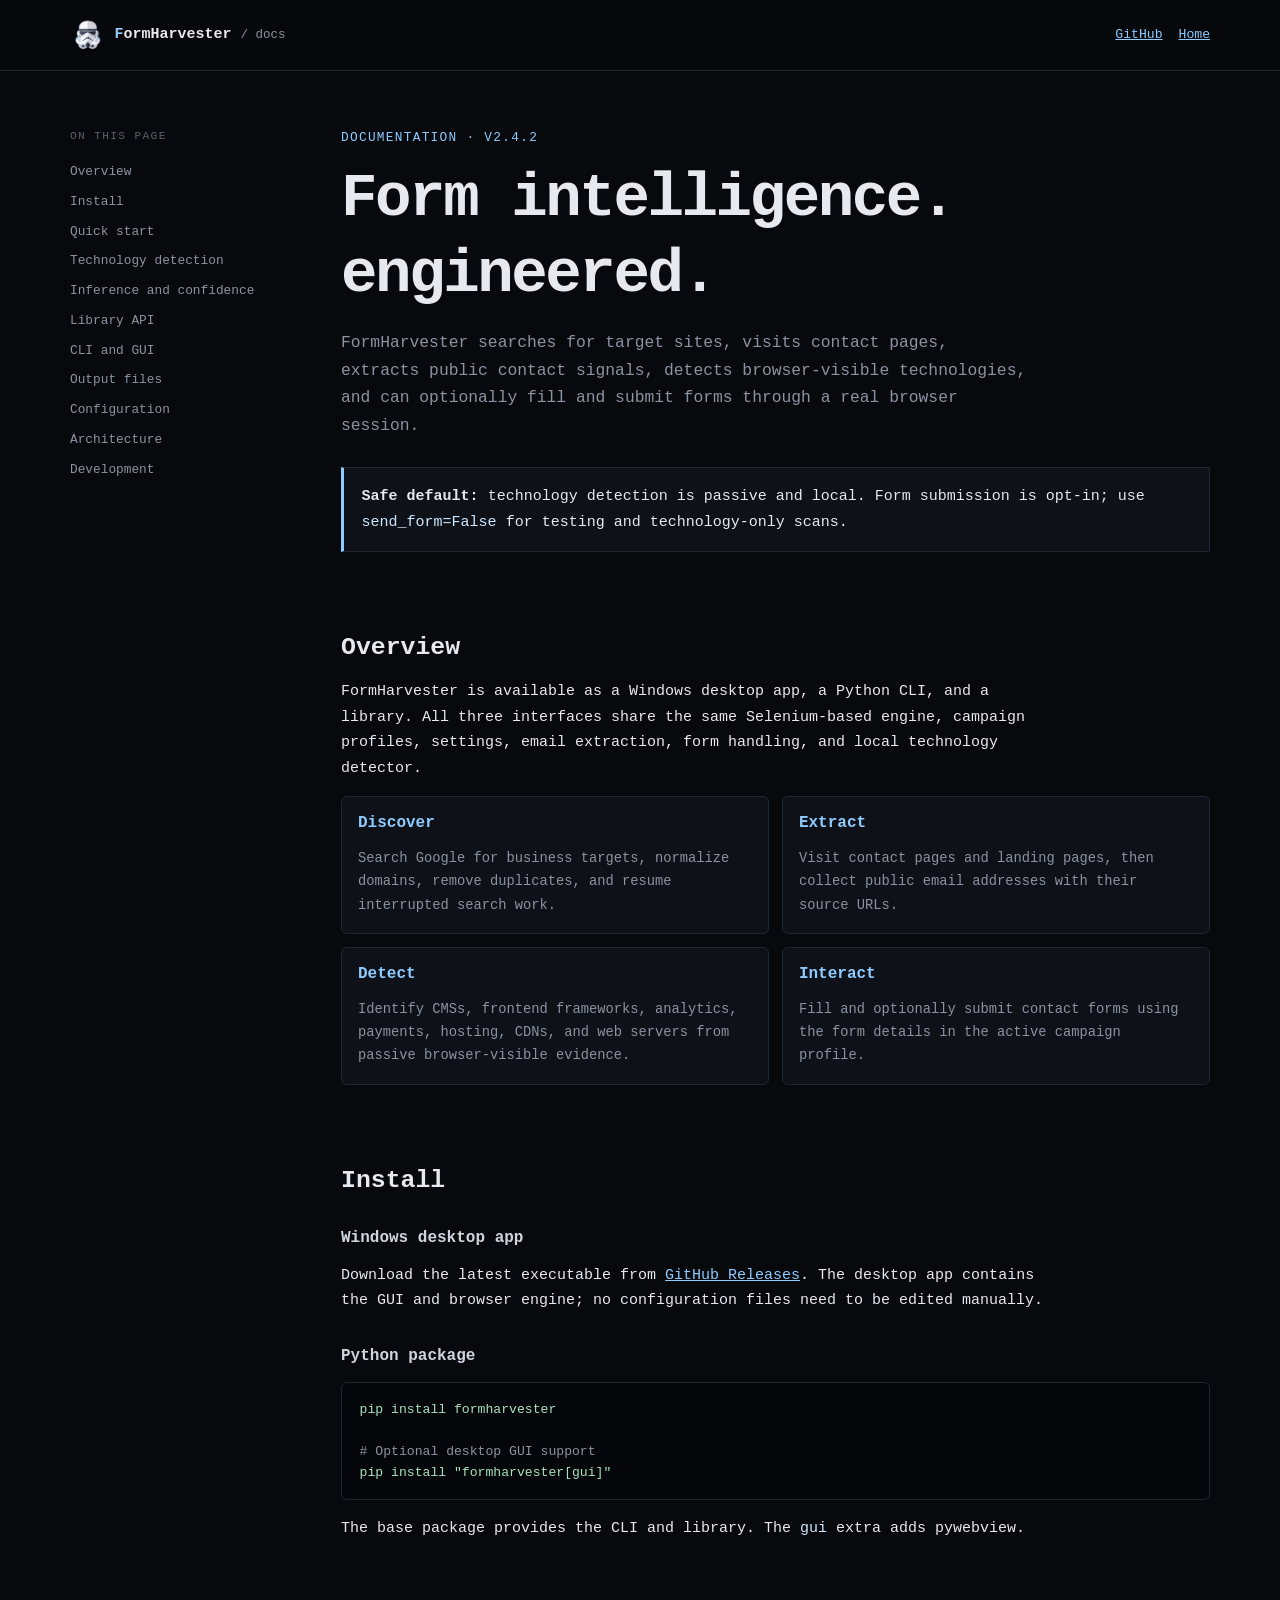
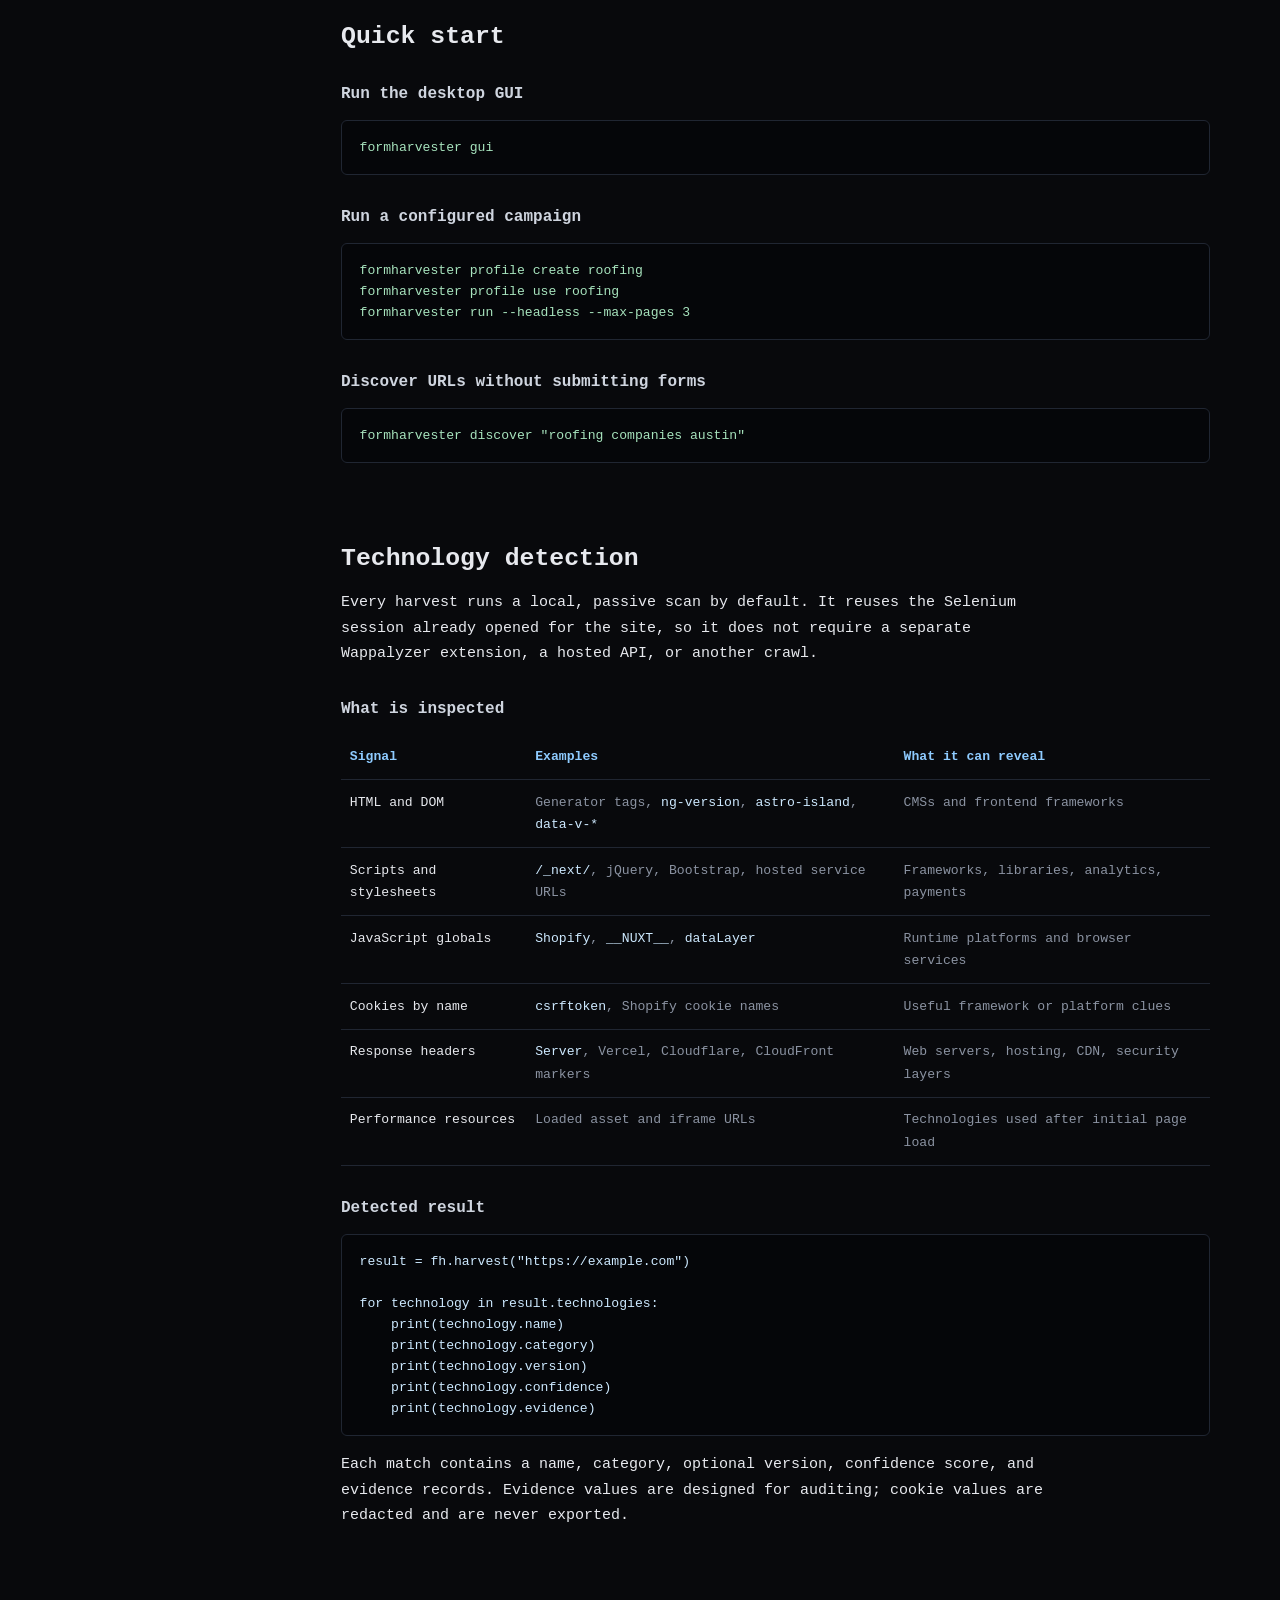
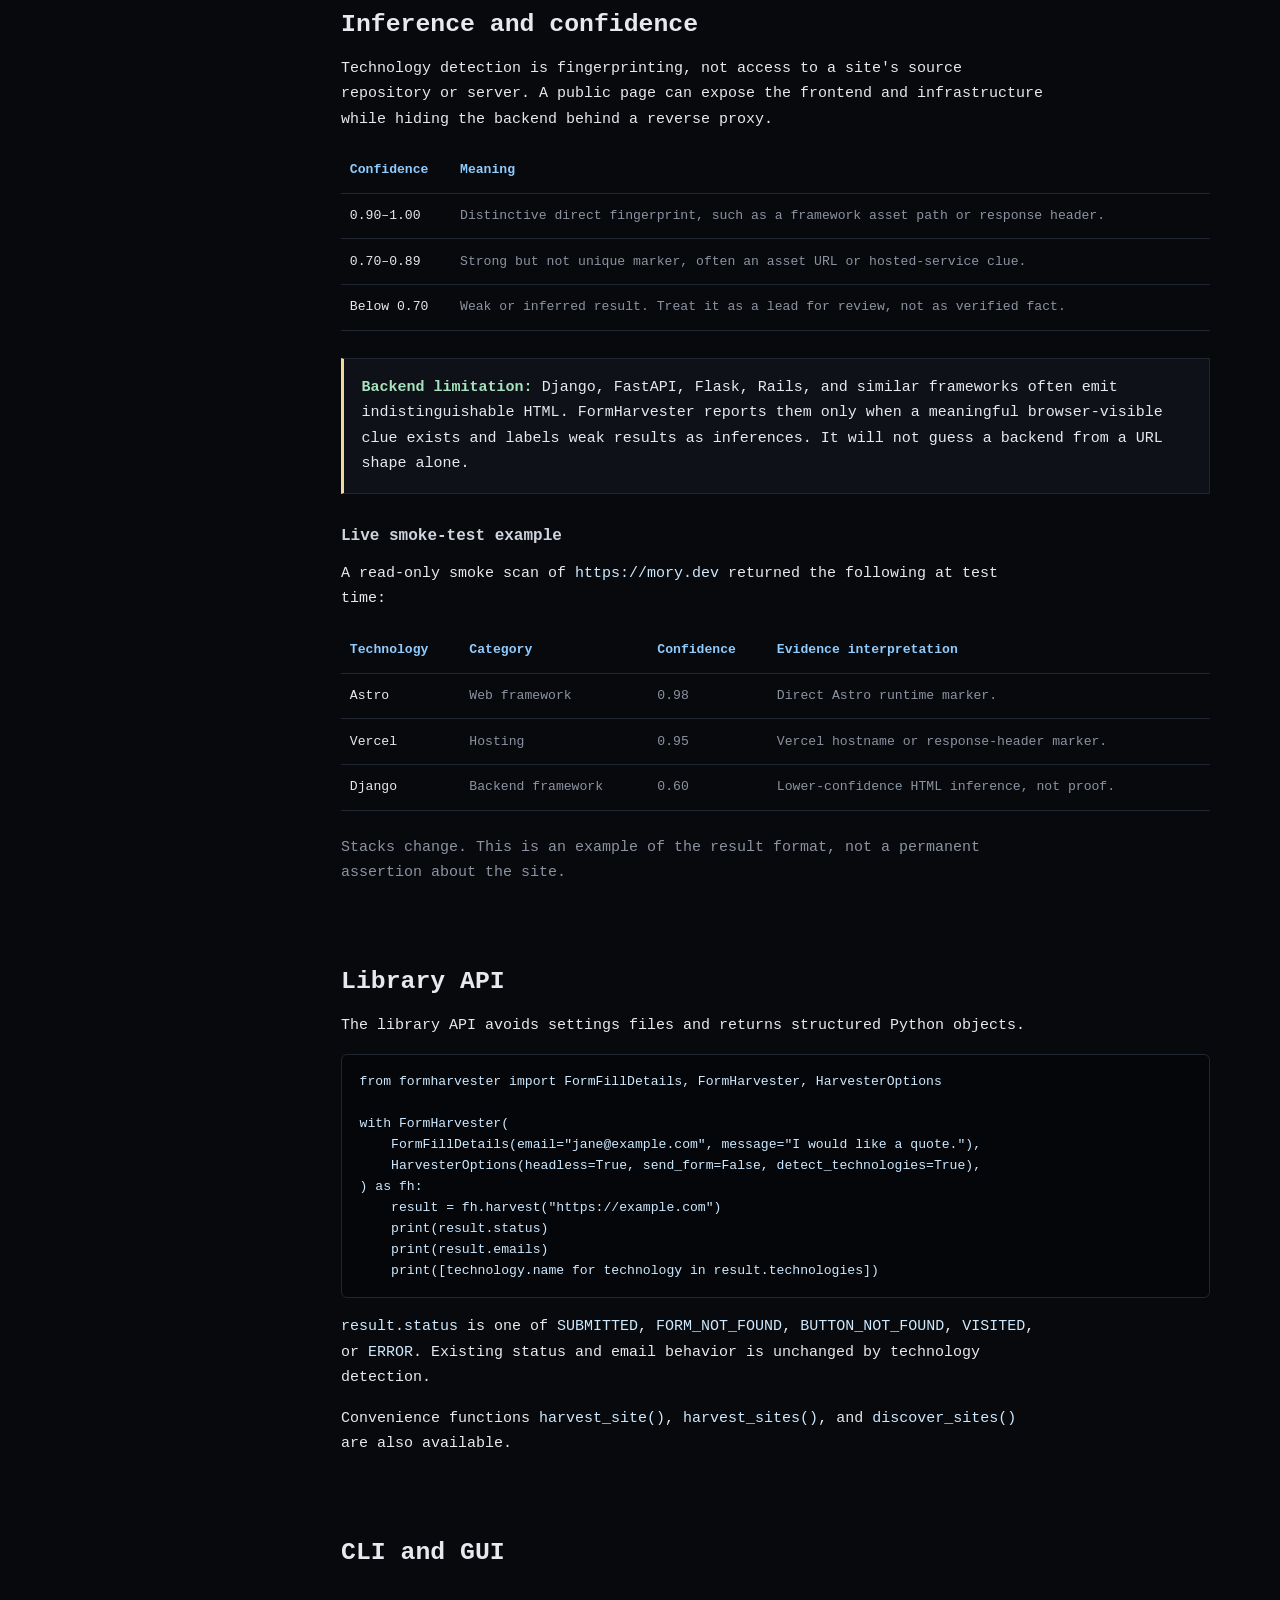
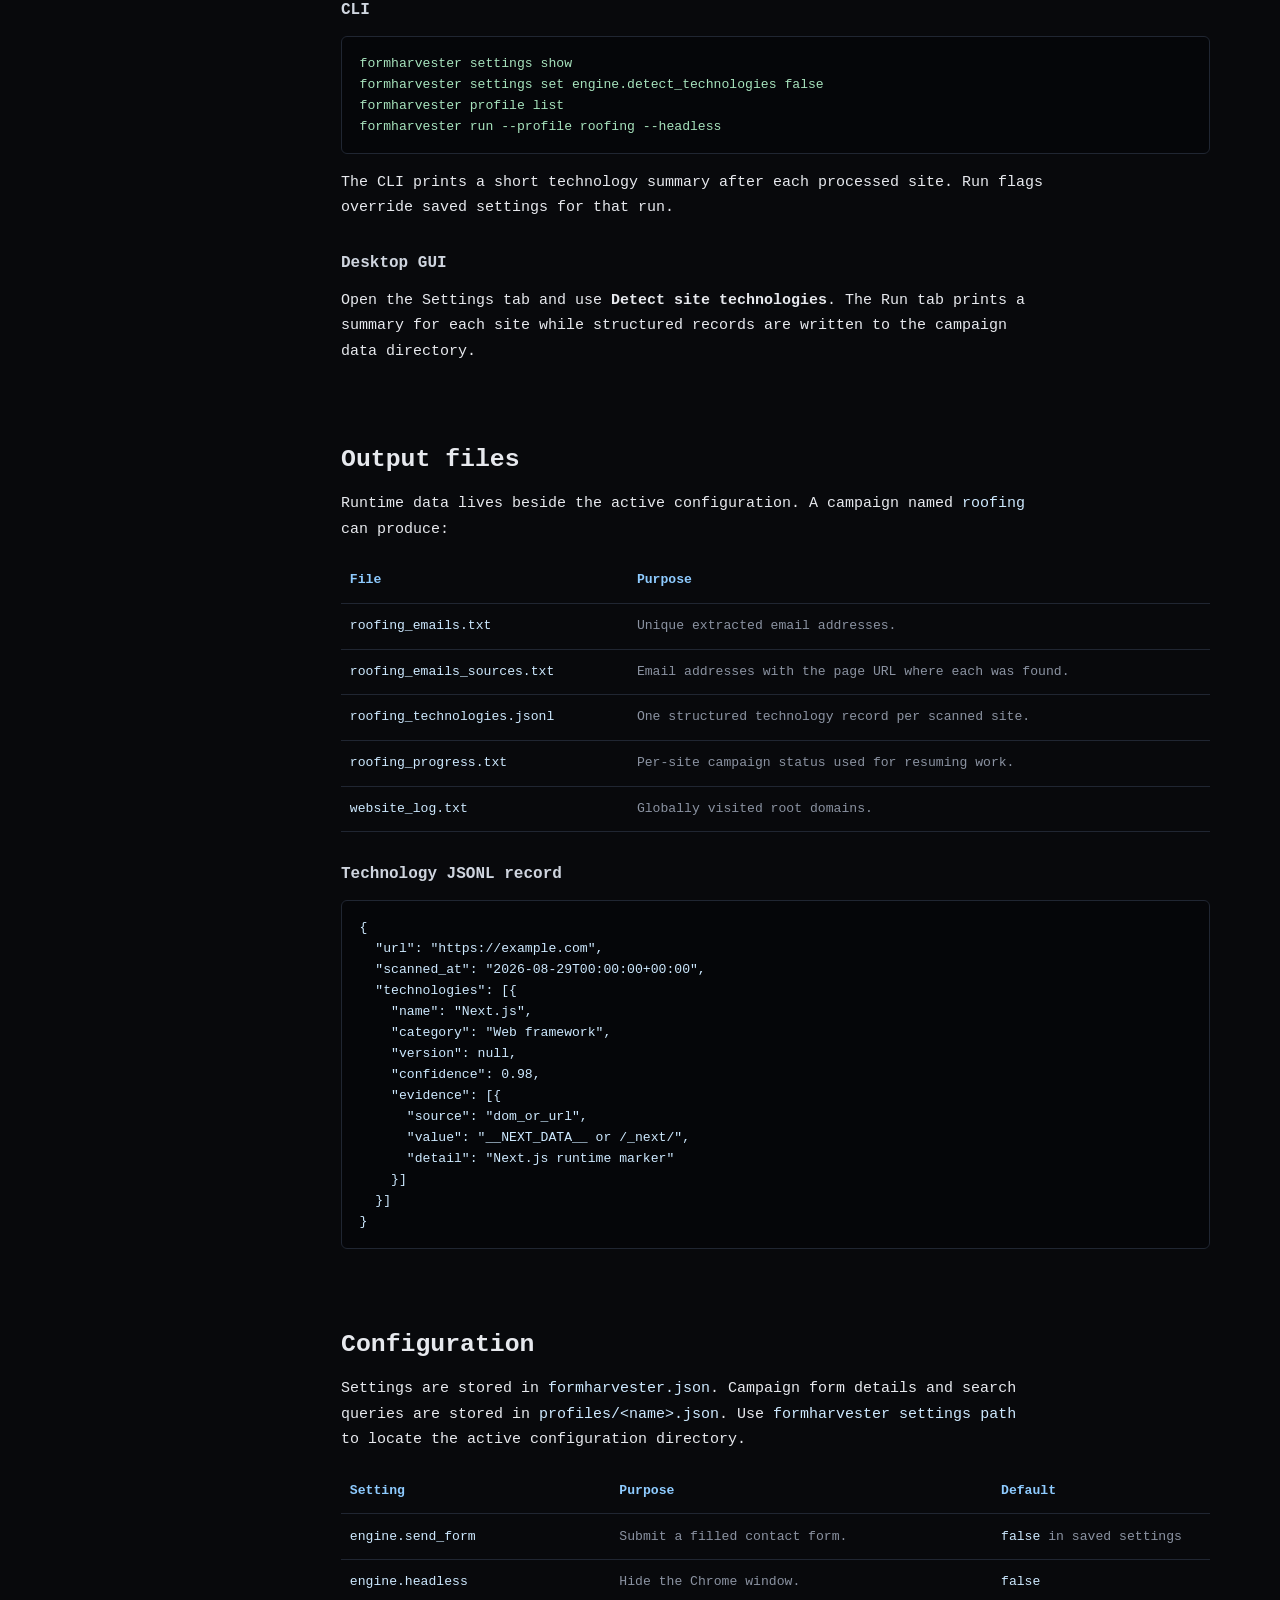
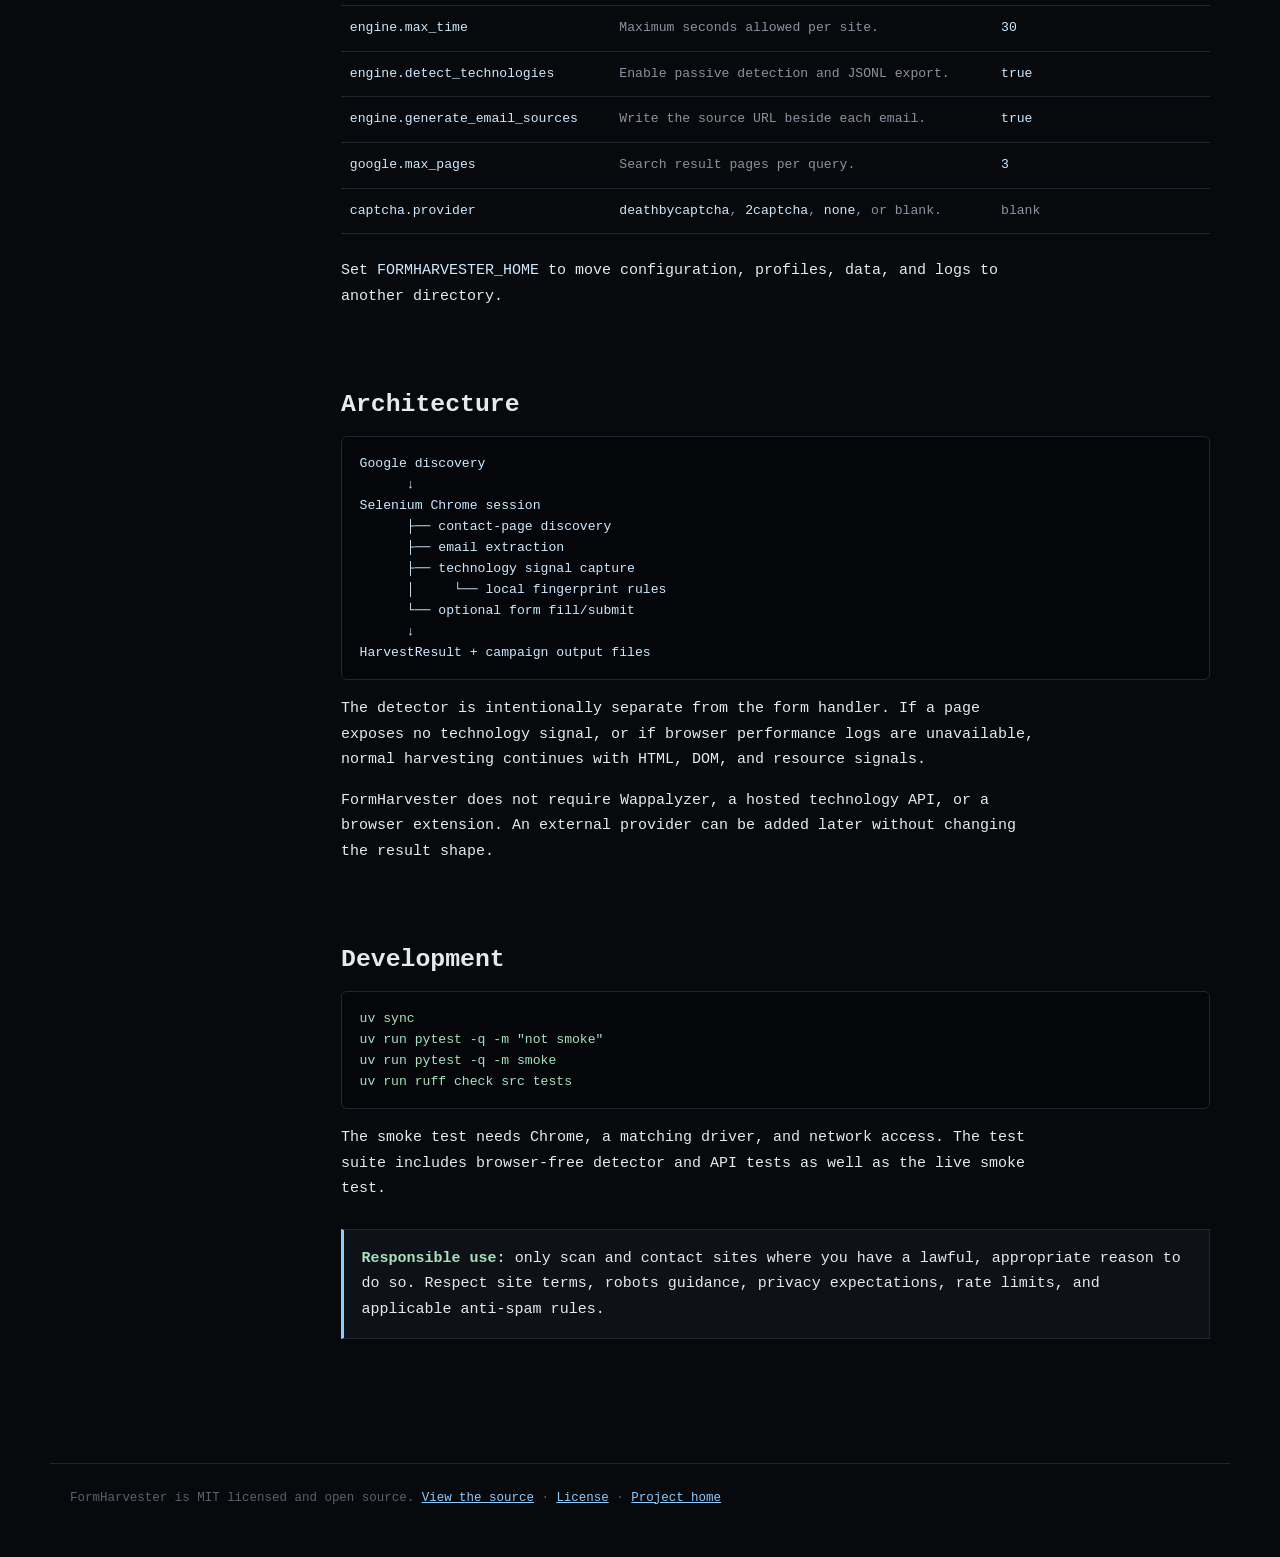
==== docs/docs/index.html @ 2aabf00c "Add technology detector and documentation" ====
<!doctype html>
<html lang="en">
<head>
<meta charset="utf-8" />
<meta name="viewport" content="width=device-width, initial-scale=1" />
<title>FormHarvester Documentation</title>
<meta name="description" content="Install, configure, and use FormHarvester for web discovery, contact extraction, technology detection, and browser-driven form workflows." />
<meta name="keywords" content="FormHarvester documentation, website technology detection, technology inference, form scraper, Selenium, lead enrichment, Python web scraping" />
<link rel="canonical" href="https://formharvester.com/docs/" />
<meta name="robots" content="index, follow" />
<meta name="theme-color" content="#08090c" />
<link rel="icon" href="../logo.png" type="image/png" />
<meta property="og:type" content="website" />
<meta property="og:site_name" content="FormHarvester" />
<meta property="og:title" content="FormHarvester Documentation" />
<meta property="og:description" content="Documentation for FormHarvester discovery, contact extraction, local technology detection, and browser-driven form workflows." />
<meta property="og:url" content="https://formharvester.com/docs/" />
<meta property="og:image" content="https://formharvester.com/logo.jpeg" />
<script type="application/ld+json">
{
  "@context": "https://schema.org",
  "@type": "TechArticle",
  "headline": "FormHarvester Documentation",
  "description": "Documentation for the open-source FormHarvester form intelligence engine and local website technology detector.",
  "url": "https://formharvester.com/docs/",
  "author": {"@type": "Organization", "name": "FormHarvester"},
  "isPartOf": {"@type": "SoftwareApplication", "name": "FormHarvester", "url": "https://formharvester.com/"}
}
</script>
<style>
  :root { color-scheme: dark; --bg: #08090c; --panel: #0e1117; --fg: #e7e9ee; --muted: #8b93a2; --faint: #596170; --accent: #8ecbff; --green: #a7e3bd; --yellow: #f0d99a; --border: #202632; --max: 1180px; }
  * { box-sizing: border-box; }
  html { scroll-behavior: smooth; }
  body { margin: 0; background: var(--bg); color: var(--fg); font: 15px/1.7 ui-monospace, "SFMono-Regular", Consolas, monospace; }
  a { color: var(--accent); }
  a:hover { color: #c8eaff; }
  code { color: #cde9ff; }
  p { max-width: 78ch; }
  .site-header { position: sticky; top: 0; z-index: 5; border-bottom: 1px solid var(--border); background: rgba(8, 9, 12, 0.94); backdrop-filter: blur(12px); }
  .header-inner { max-width: var(--max); min-height: 70px; margin: 0 auto; padding: 0 1.25rem; display: flex; align-items: center; justify-content: space-between; gap: 1rem; }
  .brand { display: flex; align-items: center; gap: 0.65rem; color: var(--fg); font-weight: 700; text-decoration: none; }
  .brand img { width: 34px; height: 40px; object-fit: contain; }
  .brand-f { color: var(--accent); }
  .brand small { color: var(--muted); font-weight: 400; }
  .top-links { display: flex; gap: 1rem; font-size: 0.82rem; }
  .layout { max-width: var(--max); margin: 0 auto; padding: 3.5rem 1.25rem 6rem; display: grid; grid-template-columns: 215px minmax(0, 1fr); gap: 3.5rem; }
  .sidebar { position: sticky; top: 100px; align-self: start; font-size: 0.8rem; }
  .sidebar-label { margin-bottom: 0.7rem; color: var(--faint); font-size: 0.7rem; letter-spacing: 0.12em; text-transform: uppercase; }
  .sidebar a { display: block; padding: 0.25rem 0; color: var(--muted); text-decoration: none; }
  .sidebar a:hover { color: var(--accent); }
  article { min-width: 0; }
  .eyebrow { margin: 0 0 0.75rem; color: var(--accent); font-size: 0.8rem; letter-spacing: 0.1em; text-transform: uppercase; }
  h1, h2, h3 { line-height: 1.25; }
  h1 { margin: 0 0 1rem; font-size: clamp(2rem, 5vw, 3.8rem); letter-spacing: -0.04em; }
  h2 { margin: 4rem 0 1rem; padding-top: 1rem; font-size: 1.55rem; }
  h3 { margin: 2rem 0 0.6rem; color: #cfd5df; font-size: 1rem; }
  .lede { max-width: 70ch; color: var(--muted); font-size: 1.02rem; }
  .hero-note, .callout { margin: 1.7rem 0; padding: 1rem 1.1rem; border: 1px solid var(--border); border-left: 3px solid var(--accent); background: var(--panel); }
  .callout strong { color: var(--green); }
  .callout.warning { border-left-color: var(--yellow); }
  pre { overflow-x: auto; margin: 1rem 0; padding: 1rem 1.1rem; border: 1px solid var(--border); border-radius: 6px; background: #050609; font-size: 0.82rem; line-height: 1.6; }
  .command { color: var(--green); }
  .muted { color: var(--muted); }
  .grid { display: grid; grid-template-columns: repeat(2, minmax(0, 1fr)); gap: 0.8rem; }
  .card { padding: 1rem; border: 1px solid var(--border); border-radius: 6px; background: var(--panel); }
  .card h3 { margin-top: 0; color: var(--accent); }
  .card p { margin-bottom: 0; color: var(--muted); font-size: 0.86rem; }
  table { width: 100%; margin: 1rem 0 1.5rem; border-collapse: collapse; font-size: 0.82rem; }
  th, td { padding: 0.7rem 0.55rem; border-bottom: 1px solid var(--border); text-align: left; vertical-align: top; }
  th { color: var(--accent); font-weight: 600; }
  td { color: var(--muted); }
  td:first-child { color: var(--fg); }
  .footer { max-width: var(--max); margin: 0 auto; padding: 1.5rem 1.25rem 3rem; border-top: 1px solid var(--border); color: var(--faint); font-size: 0.78rem; }
  @media (max-width: 800px) {
    .layout { display: block; padding-top: 2.2rem; }
    .sidebar { position: static; display: flex; flex-wrap: wrap; gap: 0 1rem; margin-bottom: 2rem; }
    .sidebar-label { width: 100%; }
    .sidebar a { padding: 0.15rem 0; }
    .grid { grid-template-columns: 1fr; }
    .top-links { gap: 0.6rem; }
    .top-links a:first-child { display: none; }
  }
</style>
</head>
<body>
<header class="site-header">
  <div class="header-inner">
    <a class="brand" href="../"><img src="../logo.png" alt="" width="34" height="40" /><span><span class="brand-f">F</span>ormHarvester <small>/ docs</small></span></a>
    <nav class="top-links" aria-label="External links"><a href="https://github.com/dariomory/formharvester">GitHub</a><a href="../">Home</a></nav>
  </div>
</header>

<div class="layout">
  <aside class="sidebar" aria-label="Documentation sections">
    <div class="sidebar-label">On this page</div>
    <a href="#overview">Overview</a><a href="#install">Install</a><a href="#quick-start">Quick start</a>
    <a href="#technology-detection">Technology detection</a><a href="#inference">Inference and confidence</a>
    <a href="#api">Library API</a><a href="#cli-gui">CLI and GUI</a><a href="#output">Output files</a>
    <a href="#configuration">Configuration</a><a href="#architecture">Architecture</a><a href="#development">Development</a>
  </aside>

  <main>
    <article>
      <p class="eyebrow">Documentation · v2.4.2</p>
      <h1>Form intelligence.<br />engineered.</h1>
      <p class="lede">FormHarvester searches for target sites, visits contact pages, extracts public contact signals, detects browser-visible technologies, and can optionally fill and submit forms through a real browser session.</p>
      <div class="hero-note"><strong>Safe default:</strong> technology detection is passive and local. Form submission is opt-in; use <code>send_form=False</code> for testing and technology-only scans.</div>

      <section id="overview"><h2>Overview</h2>
        <p>FormHarvester is available as a Windows desktop app, a Python CLI, and a library. All three interfaces share the same Selenium-based engine, campaign profiles, settings, email extraction, form handling, and local technology detector.</p>
        <div class="grid">
          <div class="card"><h3>Discover</h3><p>Search Google for business targets, normalize domains, remove duplicates, and resume interrupted search work.</p></div>
          <div class="card"><h3>Extract</h3><p>Visit contact pages and landing pages, then collect public email addresses with their source URLs.</p></div>
          <div class="card"><h3>Detect</h3><p>Identify CMSs, frontend frameworks, analytics, payments, hosting, CDNs, and web servers from passive browser-visible evidence.</p></div>
          <div class="card"><h3>Interact</h3><p>Fill and optionally submit contact forms using the form details in the active campaign profile.</p></div>
        </div>
      </section>

      <section id="install"><h2>Install</h2>
        <h3>Windows desktop app</h3>
        <p>Download the latest executable from <a href="https://github.com/dariomory/formharvester/releases/latest/download/formharvester.exe">GitHub Releases</a>. The desktop app contains the GUI and browser engine; no configuration files need to be edited manually.</p>
        <h3>Python package</h3>
        <pre><code><span class="command">pip install formharvester</span>

<span class="muted"># Optional desktop GUI support</span>
<span class="command">pip install "formharvester[gui]"</span></code></pre>
        <p>The base package provides the CLI and library. The <code>gui</code> extra adds pywebview.</p>
      </section>

      <section id="quick-start"><h2>Quick start</h2>
        <h3>Run the desktop GUI</h3><pre><code><span class="command">formharvester gui</span></code></pre>
        <h3>Run a configured campaign</h3>
        <pre><code><span class="command">formharvester profile create roofing</span>
<span class="command">formharvester profile use roofing</span>
<span class="command">formharvester run --headless --max-pages 3</span></code></pre>
        <h3>Discover URLs without submitting forms</h3><pre><code><span class="command">formharvester discover "roofing companies austin"</span></code></pre>
      </section>

      <section id="technology-detection"><h2>Technology detection</h2>
        <p>Every harvest runs a local, passive scan by default. It reuses the Selenium session already opened for the site, so it does not require a separate Wappalyzer extension, a hosted API, or another crawl.</p>
        <h3>What is inspected</h3>
        <table><thead><tr><th>Signal</th><th>Examples</th><th>What it can reveal</th></tr></thead><tbody>
          <tr><td>HTML and DOM</td><td>Generator tags, <code>ng-version</code>, <code>astro-island</code>, <code>data-v-*</code></td><td>CMSs and frontend frameworks</td></tr>
          <tr><td>Scripts and stylesheets</td><td><code>/_next/</code>, jQuery, Bootstrap, hosted service URLs</td><td>Frameworks, libraries, analytics, payments</td></tr>
          <tr><td>JavaScript globals</td><td><code>Shopify</code>, <code>__NUXT__</code>, <code>dataLayer</code></td><td>Runtime platforms and browser services</td></tr>
          <tr><td>Cookies by name</td><td><code>csrftoken</code>, Shopify cookie names</td><td>Useful framework or platform clues</td></tr>
          <tr><td>Response headers</td><td><code>Server</code>, Vercel, Cloudflare, CloudFront markers</td><td>Web servers, hosting, CDN, security layers</td></tr>
          <tr><td>Performance resources</td><td>Loaded asset and iframe URLs</td><td>Technologies used after initial page load</td></tr>
        </tbody></table>
        <h3>Detected result</h3>
        <pre><code>result = fh.harvest("https://example.com")

for technology in result.technologies:
    print(technology.name)
    print(technology.category)
    print(technology.version)
    print(technology.confidence)
    print(technology.evidence)</code></pre>
        <p>Each match contains a name, category, optional version, confidence score, and evidence records. Evidence values are designed for auditing; cookie values are redacted and are never exported.</p>
      </section>

      <section id="inference"><h2>Inference and confidence</h2>
        <p>Technology detection is fingerprinting, not access to a site's source repository or server. A public page can expose the frontend and infrastructure while hiding the backend behind a reverse proxy.</p>
        <table><thead><tr><th>Confidence</th><th>Meaning</th></tr></thead><tbody>
          <tr><td>0.90–1.00</td><td>Distinctive direct fingerprint, such as a framework asset path or response header.</td></tr>
          <tr><td>0.70–0.89</td><td>Strong but not unique marker, often an asset URL or hosted-service clue.</td></tr>
          <tr><td>Below 0.70</td><td>Weak or inferred result. Treat it as a lead for review, not as verified fact.</td></tr>
        </tbody></table>
        <div class="callout warning"><strong>Backend limitation:</strong> Django, FastAPI, Flask, Rails, and similar frameworks often emit indistinguishable HTML. FormHarvester reports them only when a meaningful browser-visible clue exists and labels weak results as inferences. It will not guess a backend from a URL shape alone.</div>
        <h3>Live smoke-test example</h3>
        <p>A read-only smoke scan of <code>https://mory.dev</code> returned the following at test time:</p>
        <table><thead><tr><th>Technology</th><th>Category</th><th>Confidence</th><th>Evidence interpretation</th></tr></thead><tbody>
          <tr><td>Astro</td><td>Web framework</td><td>0.98</td><td>Direct Astro runtime marker.</td></tr>
          <tr><td>Vercel</td><td>Hosting</td><td>0.95</td><td>Vercel hostname or response-header marker.</td></tr>
          <tr><td>Django</td><td>Backend framework</td><td>0.60</td><td>Lower-confidence HTML inference, not proof.</td></tr>
        </tbody></table>
        <p class="muted">Stacks change. This is an example of the result format, not a permanent assertion about the site.</p>
      </section>

      <section id="api"><h2>Library API</h2>
        <p>The library API avoids settings files and returns structured Python objects.</p>
        <pre><code>from formharvester import FormFillDetails, FormHarvester, HarvesterOptions

with FormHarvester(
    FormFillDetails(email="jane@example.com", message="I would like a quote."),
    HarvesterOptions(headless=True, send_form=False, detect_technologies=True),
) as fh:
    result = fh.harvest("https://example.com")
    print(result.status)
    print(result.emails)
    print([technology.name for technology in result.technologies])</code></pre>
        <p><code>result.status</code> is one of <code>SUBMITTED</code>, <code>FORM_NOT_FOUND</code>, <code>BUTTON_NOT_FOUND</code>, <code>VISITED</code>, or <code>ERROR</code>. Existing status and email behavior is unchanged by technology detection.</p>
        <p>Convenience functions <code>harvest_site()</code>, <code>harvest_sites()</code>, and <code>discover_sites()</code> are also available.</p>
      </section>

      <section id="cli-gui"><h2>CLI and GUI</h2>
        <h3>CLI</h3>
        <pre><code><span class="command">formharvester settings show</span>
<span class="command">formharvester settings set engine.detect_technologies false</span>
<span class="command">formharvester profile list</span>
<span class="command">formharvester run --profile roofing --headless</span></code></pre>
        <p>The CLI prints a short technology summary after each processed site. Run flags override saved settings for that run.</p>
        <h3>Desktop GUI</h3><p>Open the Settings tab and use <strong>Detect site technologies</strong>. The Run tab prints a summary for each site while structured records are written to the campaign data directory.</p>
      </section>

      <section id="output"><h2>Output files</h2>
        <p>Runtime data lives beside the active configuration. A campaign named <code>roofing</code> can produce:</p>
        <table><thead><tr><th>File</th><th>Purpose</th></tr></thead><tbody>
          <tr><td><code>roofing_emails.txt</code></td><td>Unique extracted email addresses.</td></tr>
          <tr><td><code>roofing_emails_sources.txt</code></td><td>Email addresses with the page URL where each was found.</td></tr>
          <tr><td><code>roofing_technologies.jsonl</code></td><td>One structured technology record per scanned site.</td></tr>
          <tr><td><code>roofing_progress.txt</code></td><td>Per-site campaign status used for resuming work.</td></tr>
          <tr><td><code>website_log.txt</code></td><td>Globally visited root domains.</td></tr>
        </tbody></table>
        <h3>Technology JSONL record</h3>
        <pre><code>{
  "url": "https://example.com",
  "scanned_at": "2026-08-29T00:00:00+00:00",
  "technologies": [{
    "name": "Next.js",
    "category": "Web framework",
    "version": null,
    "confidence": 0.98,
    "evidence": [{
      "source": "dom_or_url",
      "value": "__NEXT_DATA__ or /_next/",
      "detail": "Next.js runtime marker"
    }]
  }]
}</code></pre>
      </section>

      <section id="configuration"><h2>Configuration</h2>
        <p>Settings are stored in <code>formharvester.json</code>. Campaign form details and search queries are stored in <code>profiles/&lt;name&gt;.json</code>. Use <code>formharvester settings path</code> to locate the active configuration directory.</p>
        <table><thead><tr><th>Setting</th><th>Purpose</th><th>Default</th></tr></thead><tbody>
          <tr><td><code>engine.send_form</code></td><td>Submit a filled contact form.</td><td><code>false</code> in saved settings</td></tr>
          <tr><td><code>engine.headless</code></td><td>Hide the Chrome window.</td><td><code>false</code></td></tr>
          <tr><td><code>engine.max_time</code></td><td>Maximum seconds allowed per site.</td><td><code>30</code></td></tr>
          <tr><td><code>engine.detect_technologies</code></td><td>Enable passive detection and JSONL export.</td><td><code>true</code></td></tr>
          <tr><td><code>engine.generate_email_sources</code></td><td>Write the source URL beside each email.</td><td><code>true</code></td></tr>
          <tr><td><code>google.max_pages</code></td><td>Search result pages per query.</td><td><code>3</code></td></tr>
          <tr><td><code>captcha.provider</code></td><td><code>deathbycaptcha</code>, <code>2captcha</code>, <code>none</code>, or blank.</td><td>blank</td></tr>
        </tbody></table>
        <p>Set <code>FORMHARVESTER_HOME</code> to move configuration, profiles, data, and logs to another directory.</p>
      </section>

      <section id="architecture"><h2>Architecture</h2>
        <pre><code>Google discovery
      ↓
Selenium Chrome session
      ├── contact-page discovery
      ├── email extraction
      ├── technology signal capture
      │     └── local fingerprint rules
      └── optional form fill/submit
      ↓
HarvestResult + campaign output files</code></pre>
        <p>The detector is intentionally separate from the form handler. If a page exposes no technology signal, or if browser performance logs are unavailable, normal harvesting continues with HTML, DOM, and resource signals.</p>
        <p>FormHarvester does not require Wappalyzer, a hosted technology API, or a browser extension. An external provider can be added later without changing the result shape.</p>
      </section>

      <section id="development"><h2>Development</h2>
        <pre><code><span class="command">uv sync</span>
<span class="command">uv run pytest -q -m "not smoke"</span>
<span class="command">uv run pytest -q -m smoke</span>
<span class="command">uv run ruff check src tests</span></code></pre>
        <p>The smoke test needs Chrome, a matching driver, and network access. The test suite includes browser-free detector and API tests as well as the live smoke test.</p>
        <div class="callout"><strong>Responsible use:</strong> only scan and contact sites where you have a lawful, appropriate reason to do so. Respect site terms, robots guidance, privacy expectations, rate limits, and applicable anti-spam rules.</div>
      </section>
    </article>
  </main>
</div>

<footer class="footer">FormHarvester is MIT licensed and open source. <a href="https://github.com/dariomory/formharvester">View the source</a> · <a href="https://github.com/dariomory/formharvester/blob/master/LICENSE">License</a> · <a href="../">Project home</a></footer>
</body>
</html>
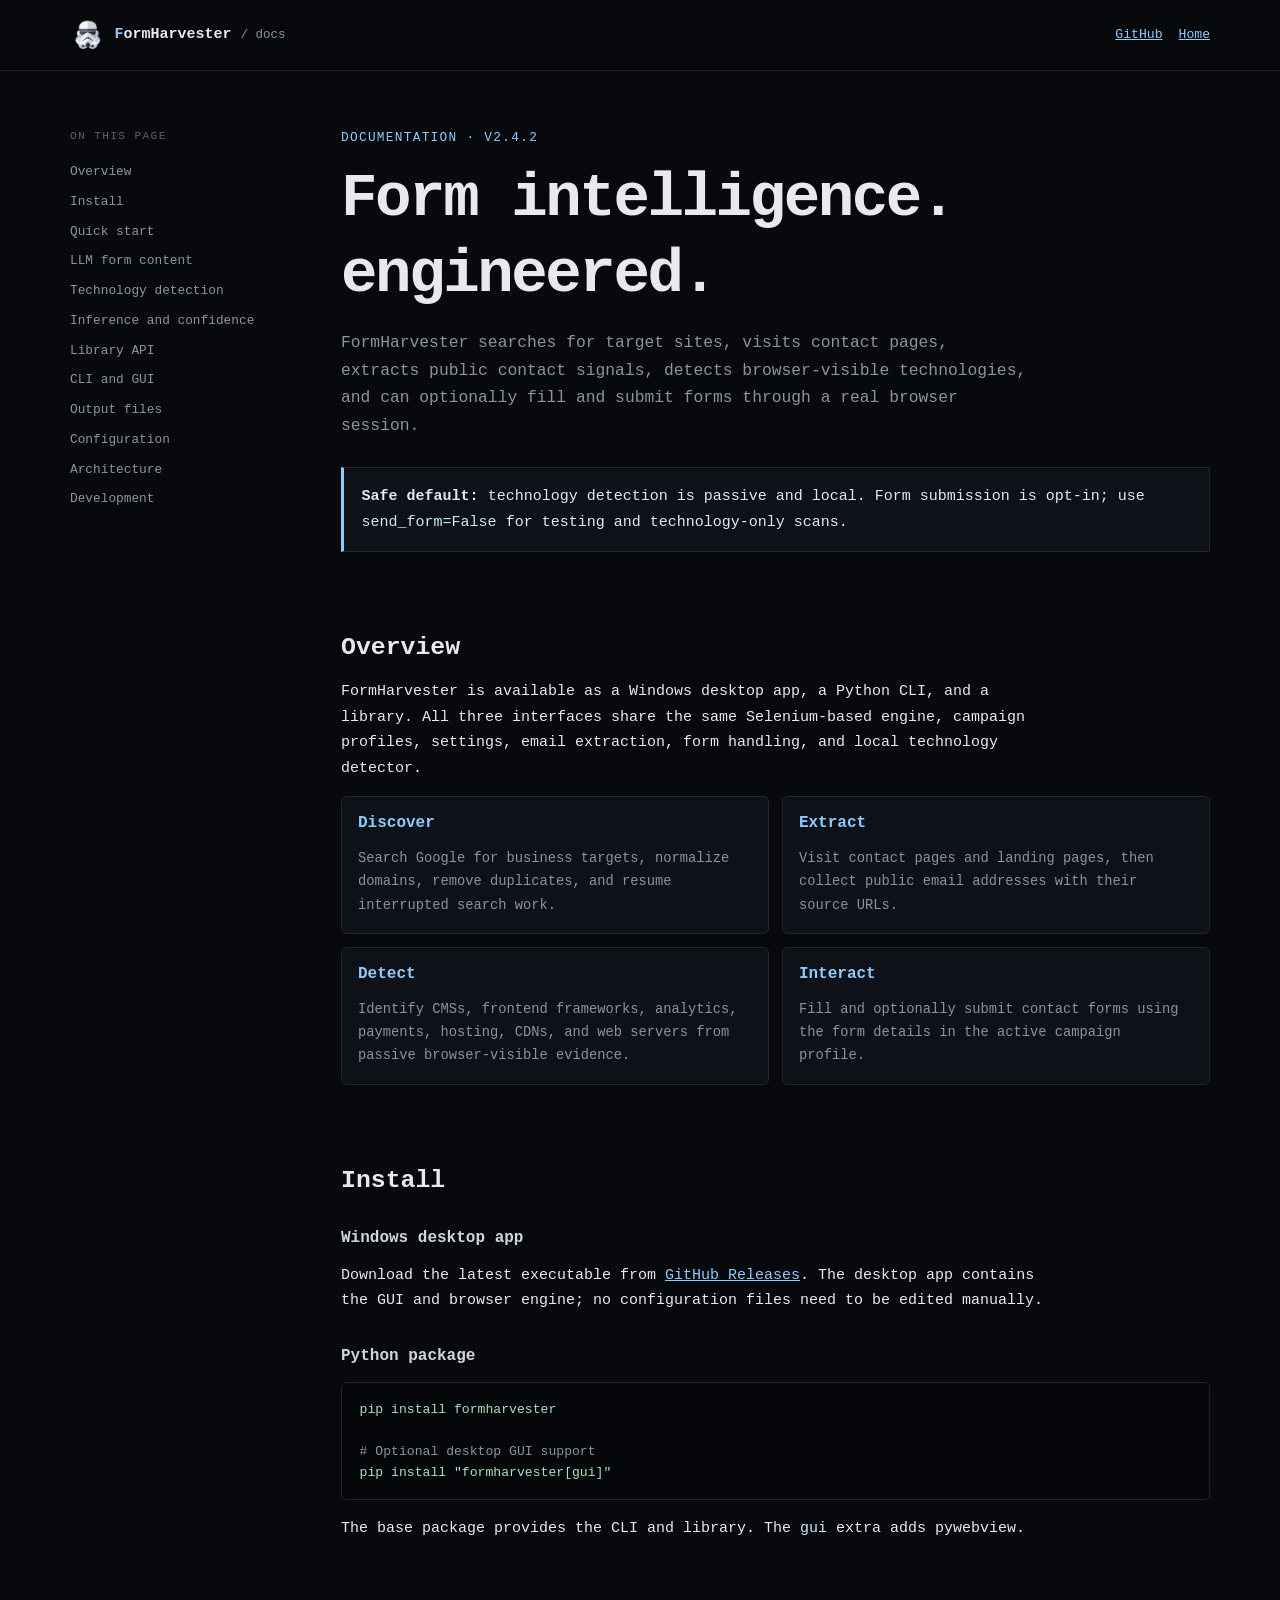
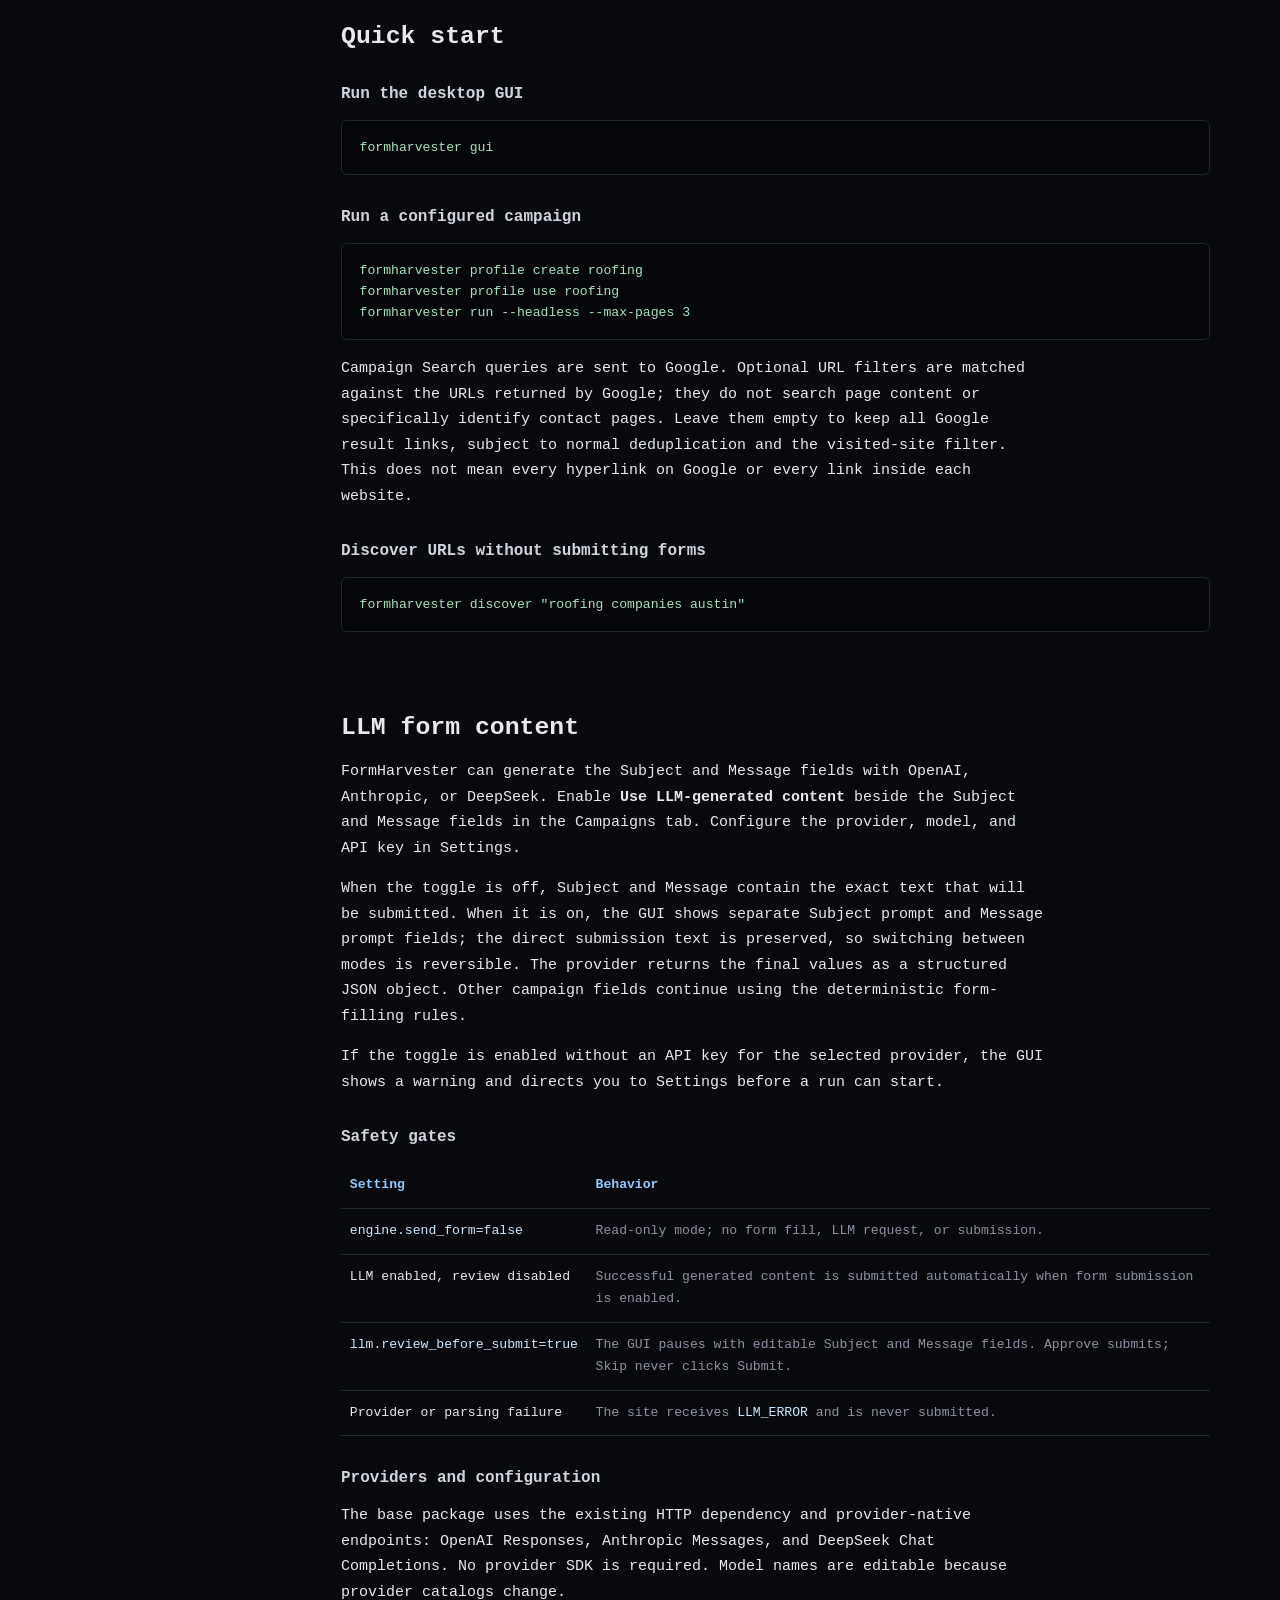
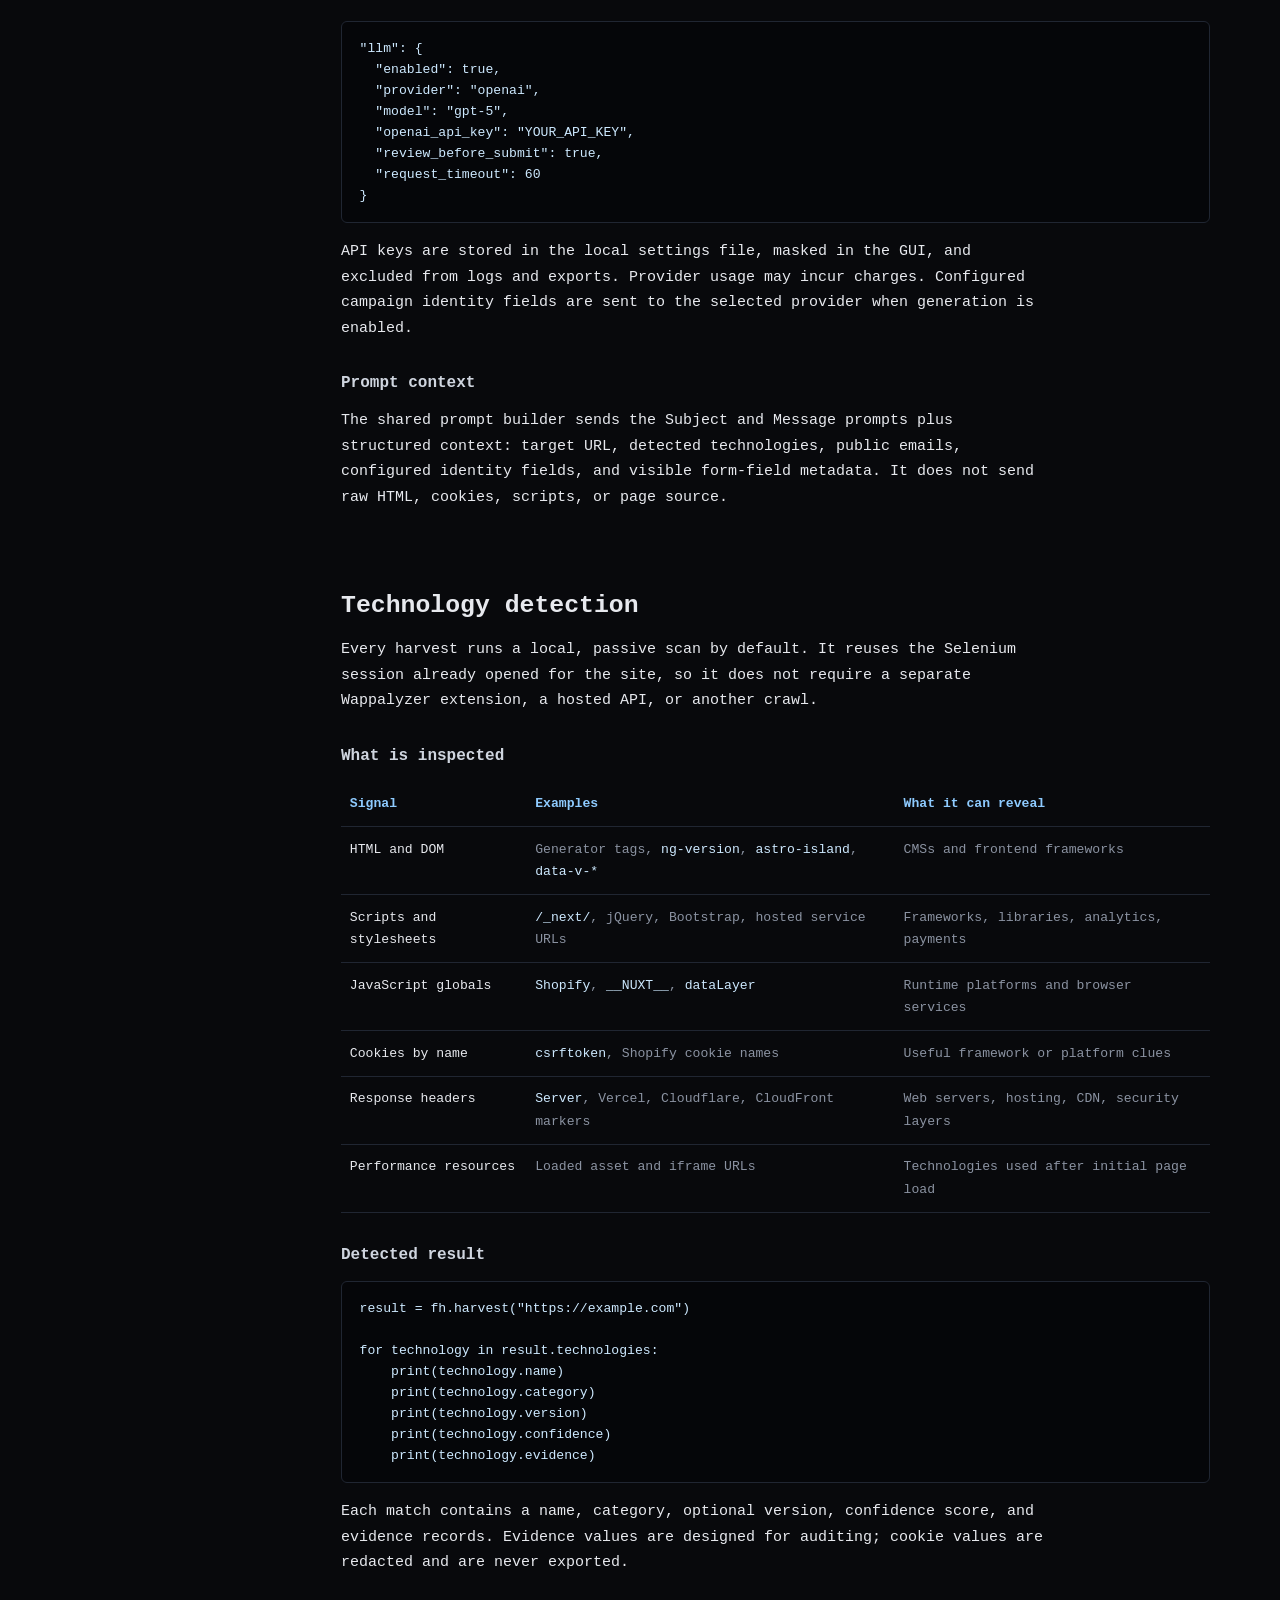
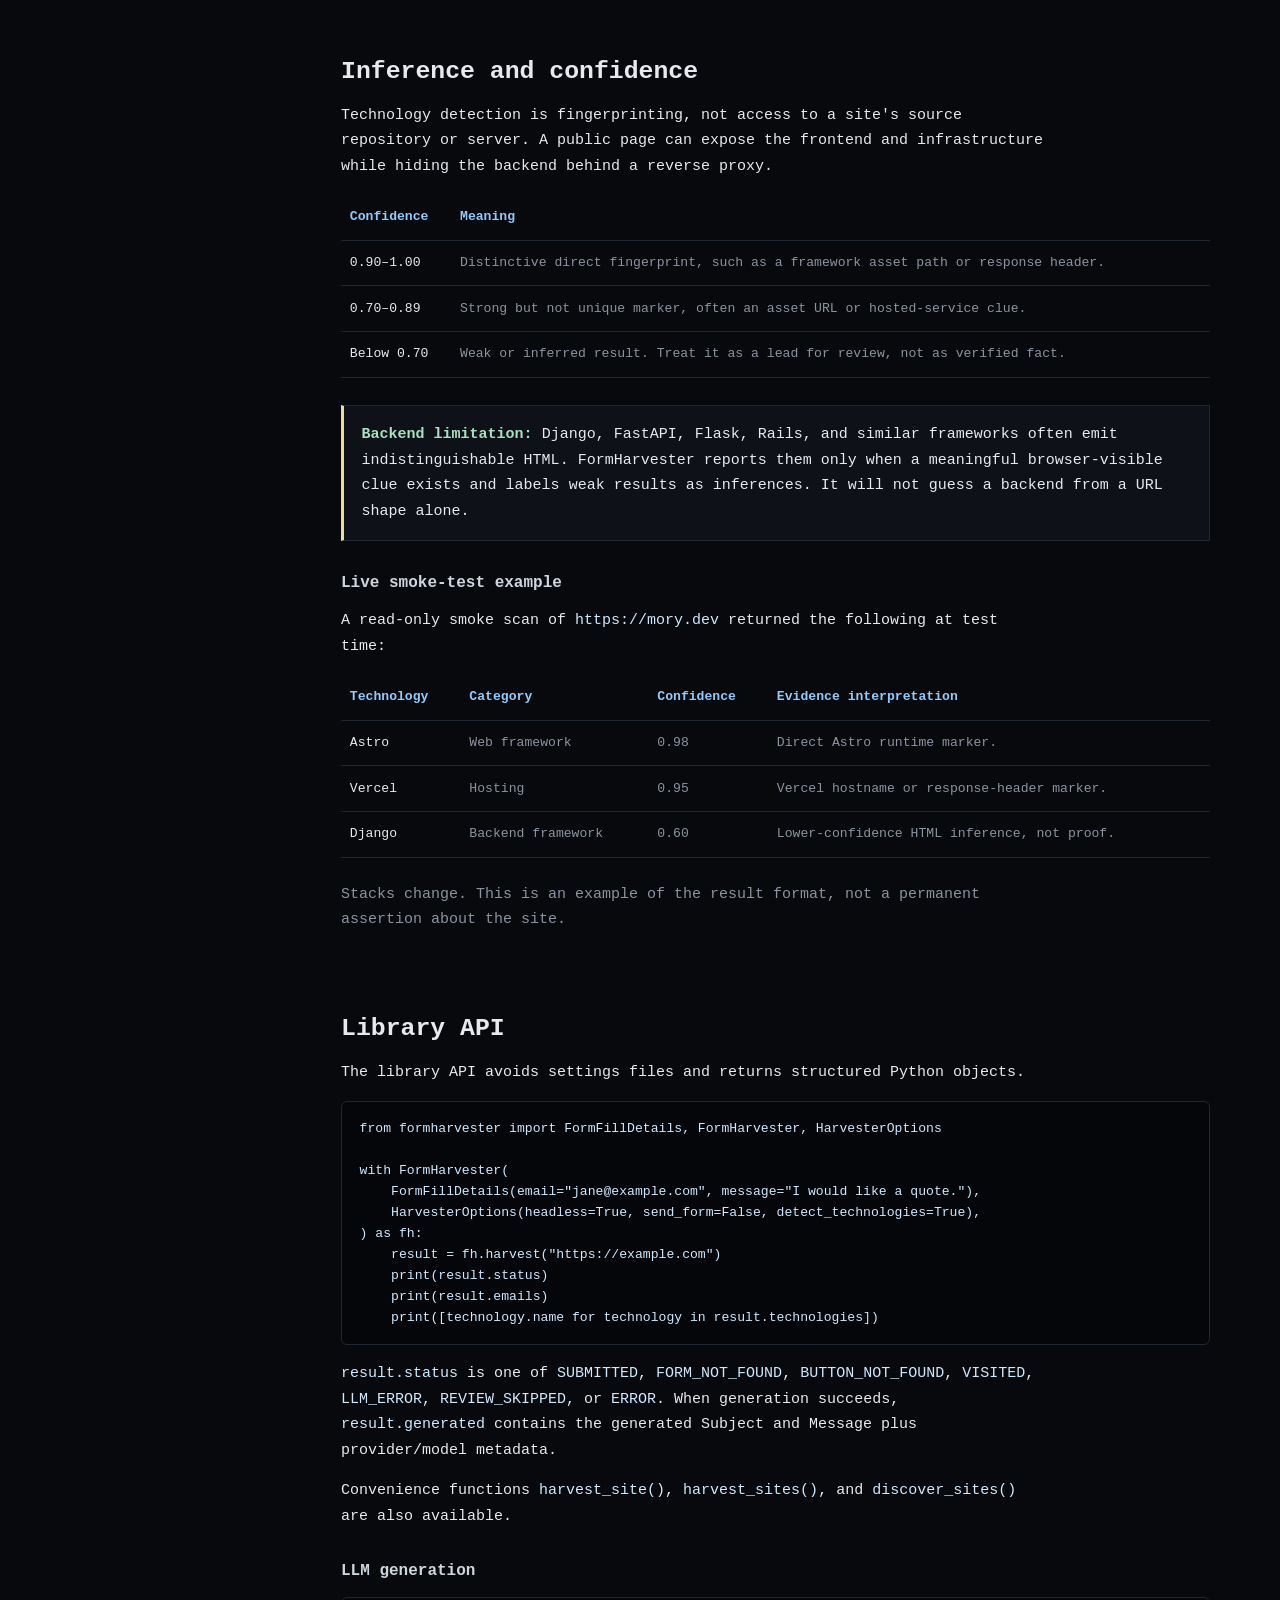
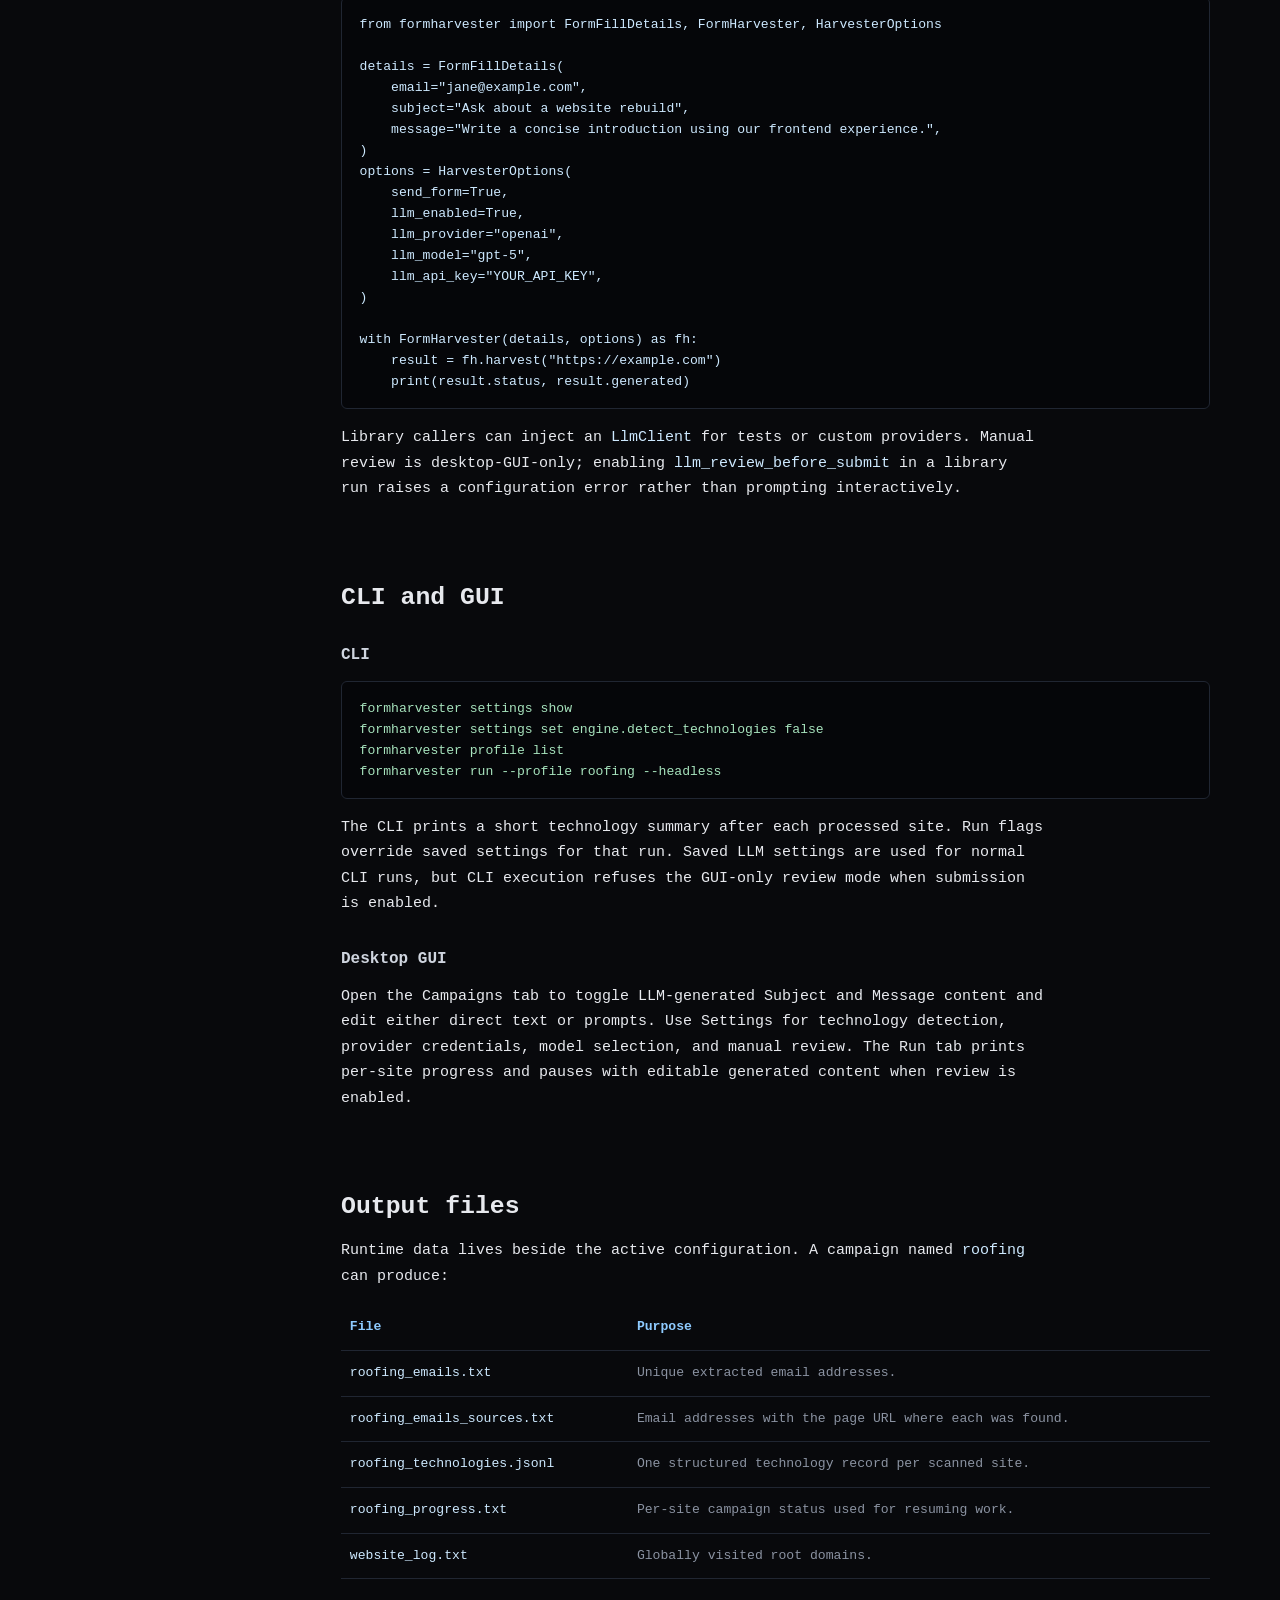
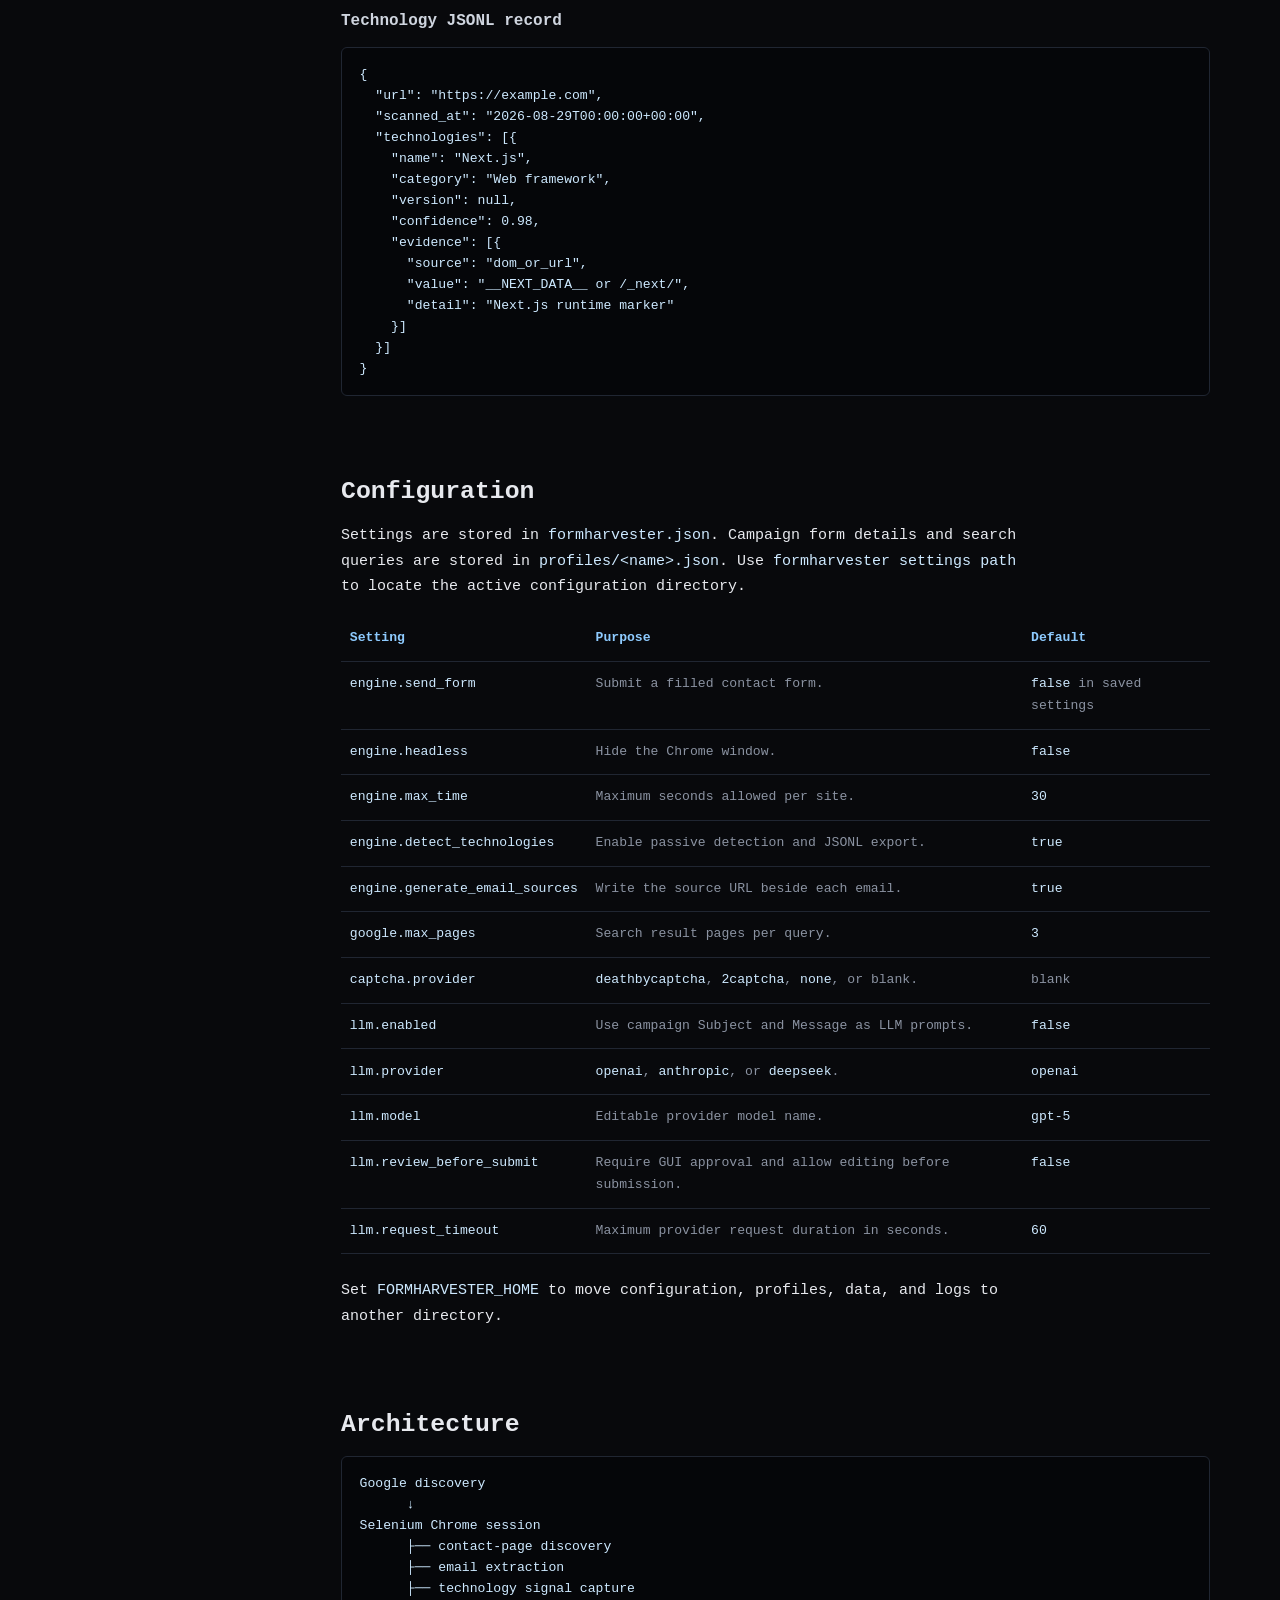
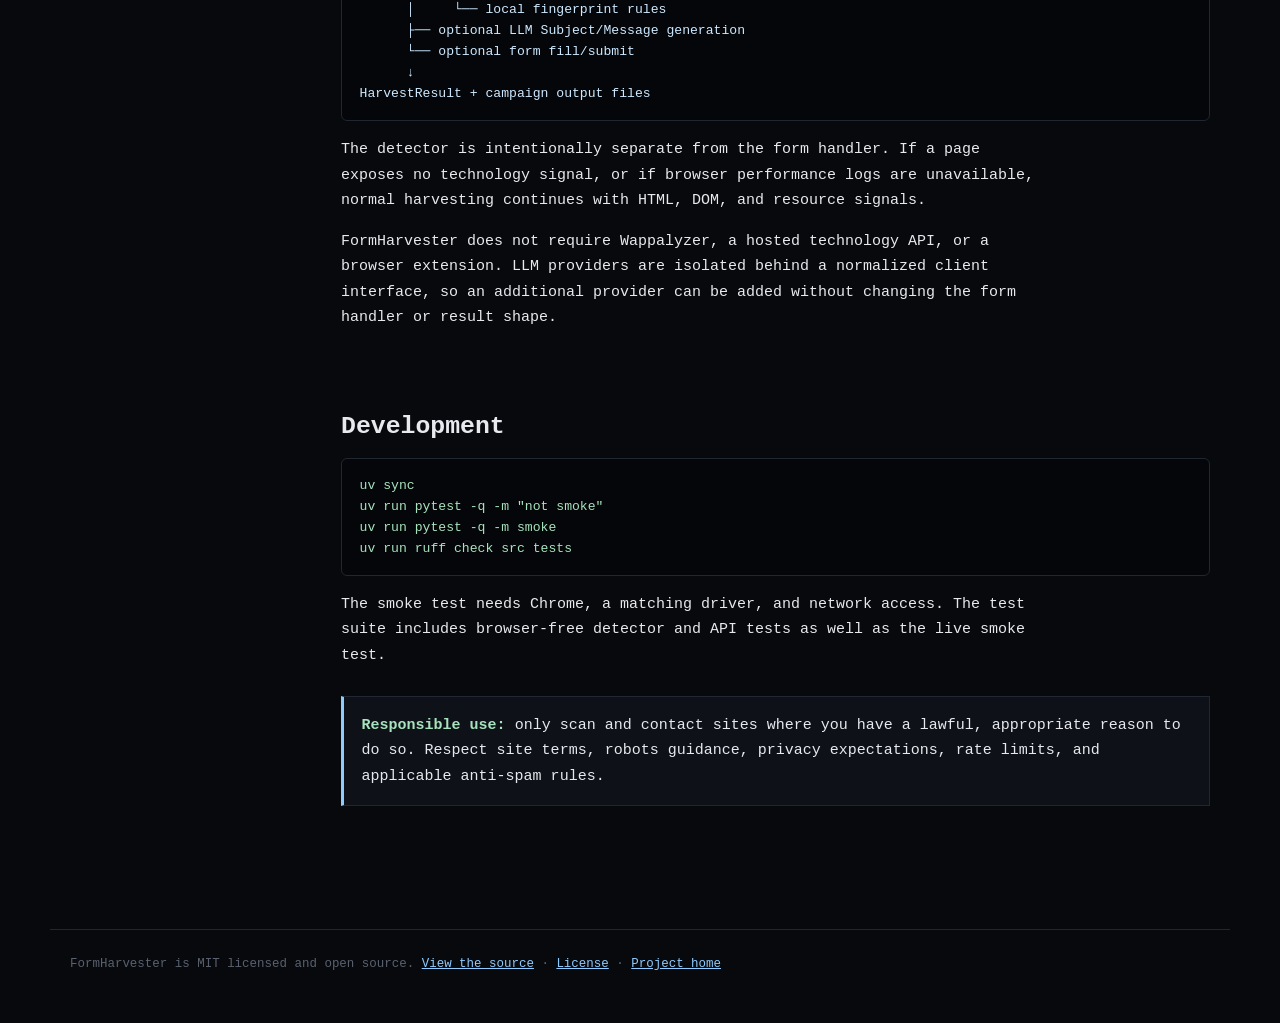
==== commit 41b4ee41: "LLM integration, UI/UX enhancements" ====
--- a/docs/docs/index.html
+++ b/docs/docs/index.html
@@ -94,7 +94,7 @@
   <aside class="sidebar" aria-label="Documentation sections">
     <div class="sidebar-label">On this page</div>
     <a href="#overview">Overview</a><a href="#install">Install</a><a href="#quick-start">Quick start</a>
-    <a href="#technology-detection">Technology detection</a><a href="#inference">Inference and confidence</a>
+    <a href="#llm">LLM form content</a><a href="#technology-detection">Technology detection</a><a href="#inference">Inference and confidence</a>
     <a href="#api">Library API</a><a href="#cli-gui">CLI and GUI</a><a href="#output">Output files</a>
     <a href="#configuration">Configuration</a><a href="#architecture">Architecture</a><a href="#development">Development</a>
   </aside>
@@ -133,7 +133,34 @@
         <pre><code><span class="command">formharvester profile create roofing</span>
 <span class="command">formharvester profile use roofing</span>
 <span class="command">formharvester run --headless --max-pages 3</span></code></pre>
+        <p>Campaign Search queries are sent to Google. Optional URL filters are matched against the URLs returned by Google; they do not search page content or specifically identify contact pages. Leave them empty to keep all Google result links, subject to normal deduplication and the visited-site filter. This does not mean every hyperlink on Google or every link inside each website.</p>
         <h3>Discover URLs without submitting forms</h3><pre><code><span class="command">formharvester discover "roofing companies austin"</span></code></pre>
+      </section>
+
+        <section id="llm"><h2>LLM form content</h2>
+         <p>FormHarvester can generate the Subject and Message fields with OpenAI, Anthropic, or DeepSeek. Enable <strong>Use LLM-generated content</strong> beside the Subject and Message fields in the Campaigns tab. Configure the provider, model, and API key in Settings.</p>
+         <p>When the toggle is off, Subject and Message contain the exact text that will be submitted. When it is on, the GUI shows separate Subject prompt and Message prompt fields; the direct submission text is preserved, so switching between modes is reversible. The provider returns the final values as a structured JSON object. Other campaign fields continue using the deterministic form-filling rules.</p>
+         <p>If the toggle is enabled without an API key for the selected provider, the GUI shows a warning and directs you to Settings before a run can start.</p>
+        <h3>Safety gates</h3>
+        <table><thead><tr><th>Setting</th><th>Behavior</th></tr></thead><tbody>
+          <tr><td><code>engine.send_form=false</code></td><td>Read-only mode; no form fill, LLM request, or submission.</td></tr>
+          <tr><td>LLM enabled, review disabled</td><td>Successful generated content is submitted automatically when form submission is enabled.</td></tr>
+          <tr><td><code>llm.review_before_submit=true</code></td><td>The GUI pauses with editable Subject and Message fields. Approve submits; Skip never clicks Submit.</td></tr>
+          <tr><td>Provider or parsing failure</td><td>The site receives <code>LLM_ERROR</code> and is never submitted.</td></tr>
+        </tbody></table>
+        <h3>Providers and configuration</h3>
+        <p>The base package uses the existing HTTP dependency and provider-native endpoints: OpenAI Responses, Anthropic Messages, and DeepSeek Chat Completions. No provider SDK is required. Model names are editable because provider catalogs change.</p>
+        <pre><code>"llm": {
+  "enabled": true,
+  "provider": "openai",
+  "model": "gpt-5",
+  "openai_api_key": "YOUR_API_KEY",
+  "review_before_submit": true,
+  "request_timeout": 60
+}</code></pre>
+        <p>API keys are stored in the local settings file, masked in the GUI, and excluded from logs and exports. Provider usage may incur charges. Configured campaign identity fields are sent to the selected provider when generation is enabled.</p>
+        <h3>Prompt context</h3>
+        <p>The shared prompt builder sends the Subject and Message prompts plus structured context: target URL, detected technologies, public emails, configured identity fields, and visible form-field metadata. It does not send raw HTML, cookies, scripts, or page source.</p>
       </section>
 
       <section id="technology-detection"><h2>Technology detection</h2>
@@ -189,8 +216,28 @@
     print(result.status)
     print(result.emails)
     print([technology.name for technology in result.technologies])</code></pre>
-        <p><code>result.status</code> is one of <code>SUBMITTED</code>, <code>FORM_NOT_FOUND</code>, <code>BUTTON_NOT_FOUND</code>, <code>VISITED</code>, or <code>ERROR</code>. Existing status and email behavior is unchanged by technology detection.</p>
+        <p><code>result.status</code> is one of <code>SUBMITTED</code>, <code>FORM_NOT_FOUND</code>, <code>BUTTON_NOT_FOUND</code>, <code>VISITED</code>, <code>LLM_ERROR</code>, <code>REVIEW_SKIPPED</code>, or <code>ERROR</code>. When generation succeeds, <code>result.generated</code> contains the generated Subject and Message plus provider/model metadata.</p>
         <p>Convenience functions <code>harvest_site()</code>, <code>harvest_sites()</code>, and <code>discover_sites()</code> are also available.</p>
+        <h3>LLM generation</h3>
+        <pre><code>from formharvester import FormFillDetails, FormHarvester, HarvesterOptions
+
+details = FormFillDetails(
+    email="jane@example.com",
+    subject="Ask about a website rebuild",
+    message="Write a concise introduction using our frontend experience.",
+)
+options = HarvesterOptions(
+    send_form=True,
+    llm_enabled=True,
+    llm_provider="openai",
+    llm_model="gpt-5",
+    llm_api_key="YOUR_API_KEY",
+)
+
+with FormHarvester(details, options) as fh:
+    result = fh.harvest("https://example.com")
+    print(result.status, result.generated)</code></pre>
+        <p>Library callers can inject an <code>LlmClient</code> for tests or custom providers. Manual review is desktop-GUI-only; enabling <code>llm_review_before_submit</code> in a library run raises a configuration error rather than prompting interactively.</p>
       </section>
 
       <section id="cli-gui"><h2>CLI and GUI</h2>
@@ -199,8 +246,8 @@
 <span class="command">formharvester settings set engine.detect_technologies false</span>
 <span class="command">formharvester profile list</span>
 <span class="command">formharvester run --profile roofing --headless</span></code></pre>
-        <p>The CLI prints a short technology summary after each processed site. Run flags override saved settings for that run.</p>
-        <h3>Desktop GUI</h3><p>Open the Settings tab and use <strong>Detect site technologies</strong>. The Run tab prints a summary for each site while structured records are written to the campaign data directory.</p>
+        <p>The CLI prints a short technology summary after each processed site. Run flags override saved settings for that run. Saved LLM settings are used for normal CLI runs, but CLI execution refuses the GUI-only review mode when submission is enabled.</p>
+        <h3>Desktop GUI</h3><p>Open the Campaigns tab to toggle LLM-generated Subject and Message content and edit either direct text or prompts. Use Settings for technology detection, provider credentials, model selection, and manual review. The Run tab prints per-site progress and pauses with editable generated content when review is enabled.</p>
       </section>
 
       <section id="output"><h2>Output files</h2>
@@ -240,6 +287,11 @@
           <tr><td><code>engine.generate_email_sources</code></td><td>Write the source URL beside each email.</td><td><code>true</code></td></tr>
           <tr><td><code>google.max_pages</code></td><td>Search result pages per query.</td><td><code>3</code></td></tr>
           <tr><td><code>captcha.provider</code></td><td><code>deathbycaptcha</code>, <code>2captcha</code>, <code>none</code>, or blank.</td><td>blank</td></tr>
+          <tr><td><code>llm.enabled</code></td><td>Use campaign Subject and Message as LLM prompts.</td><td><code>false</code></td></tr>
+          <tr><td><code>llm.provider</code></td><td><code>openai</code>, <code>anthropic</code>, or <code>deepseek</code>.</td><td><code>openai</code></td></tr>
+          <tr><td><code>llm.model</code></td><td>Editable provider model name.</td><td><code>gpt-5</code></td></tr>
+          <tr><td><code>llm.review_before_submit</code></td><td>Require GUI approval and allow editing before submission.</td><td><code>false</code></td></tr>
+          <tr><td><code>llm.request_timeout</code></td><td>Maximum provider request duration in seconds.</td><td><code>60</code></td></tr>
         </tbody></table>
         <p>Set <code>FORMHARVESTER_HOME</code> to move configuration, profiles, data, and logs to another directory.</p>
       </section>
@@ -252,11 +304,12 @@
       ├── email extraction
       ├── technology signal capture
       │     └── local fingerprint rules
+      ├── optional LLM Subject/Message generation
       └── optional form fill/submit
       ↓
 HarvestResult + campaign output files</code></pre>
         <p>The detector is intentionally separate from the form handler. If a page exposes no technology signal, or if browser performance logs are unavailable, normal harvesting continues with HTML, DOM, and resource signals.</p>
-        <p>FormHarvester does not require Wappalyzer, a hosted technology API, or a browser extension. An external provider can be added later without changing the result shape.</p>
+        <p>FormHarvester does not require Wappalyzer, a hosted technology API, or a browser extension. LLM providers are isolated behind a normalized client interface, so an additional provider can be added without changing the form handler or result shape.</p>
       </section>
 
       <section id="development"><h2>Development</h2>
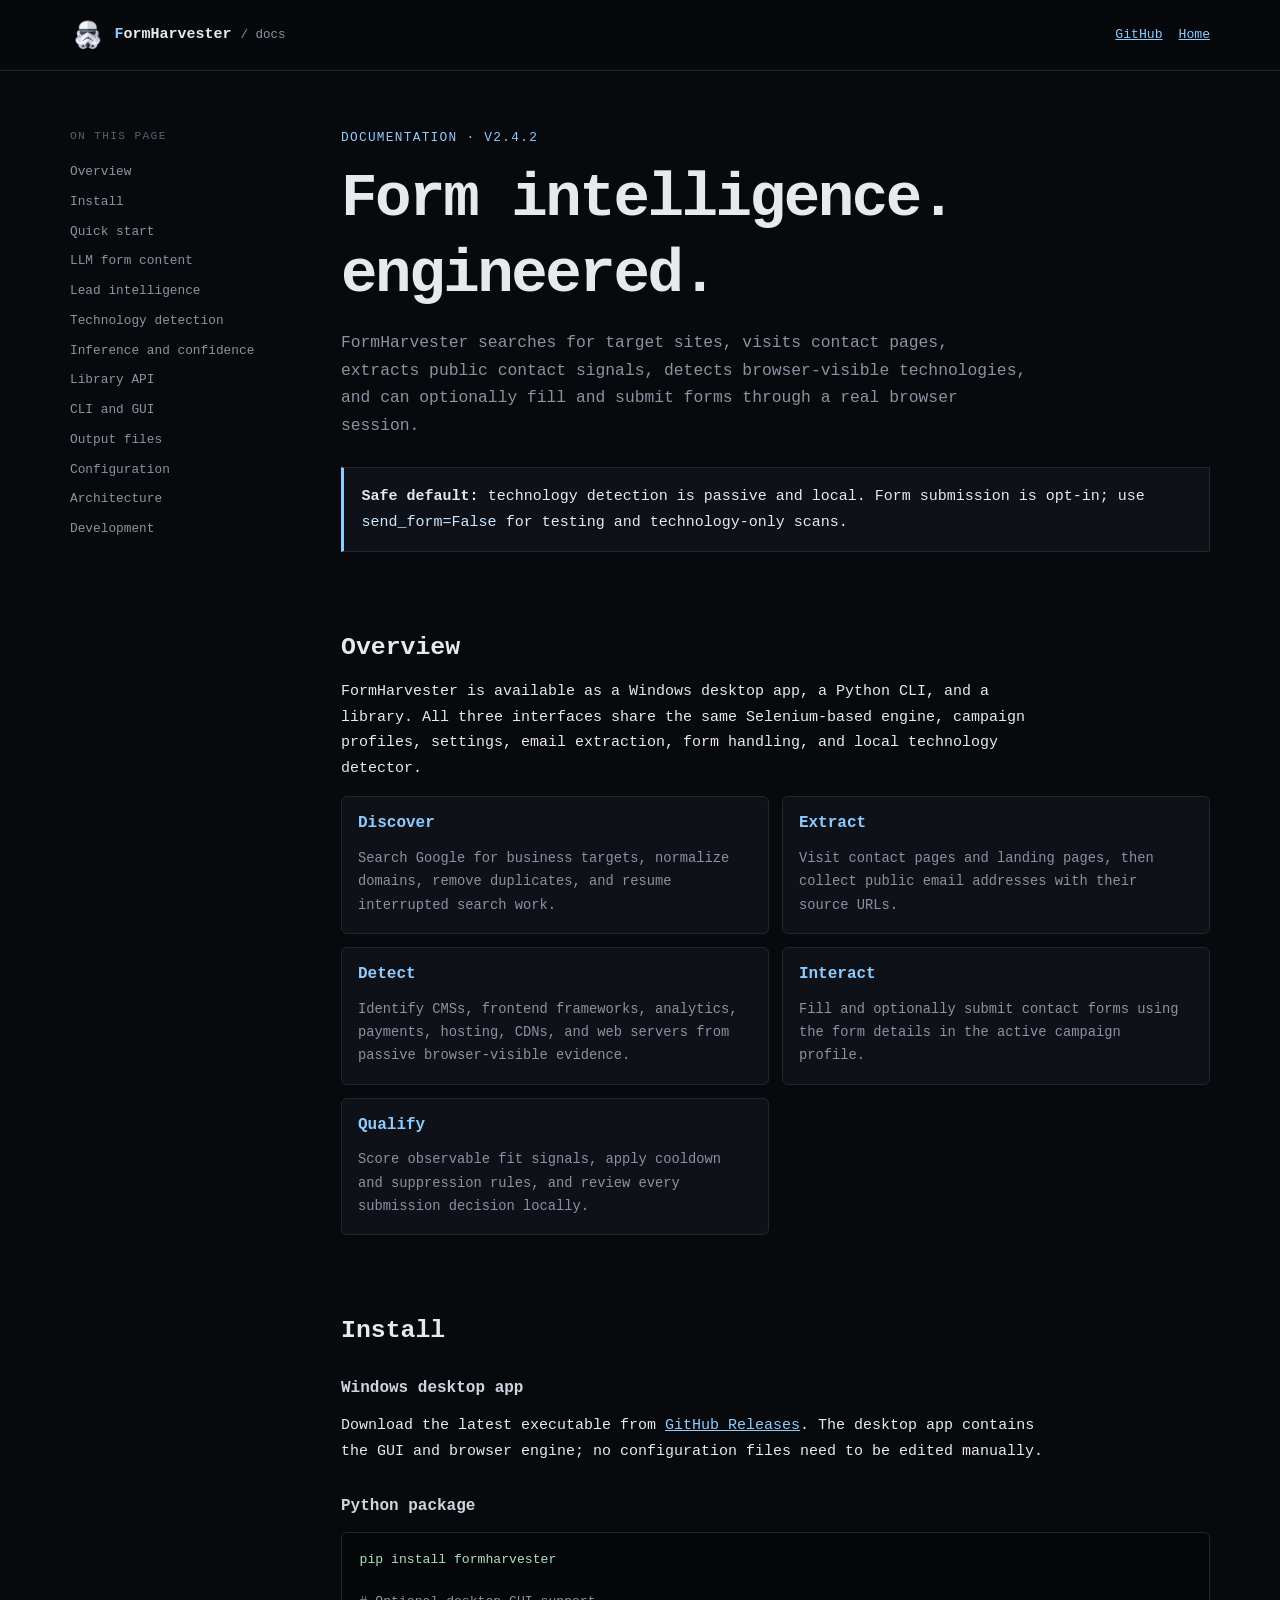
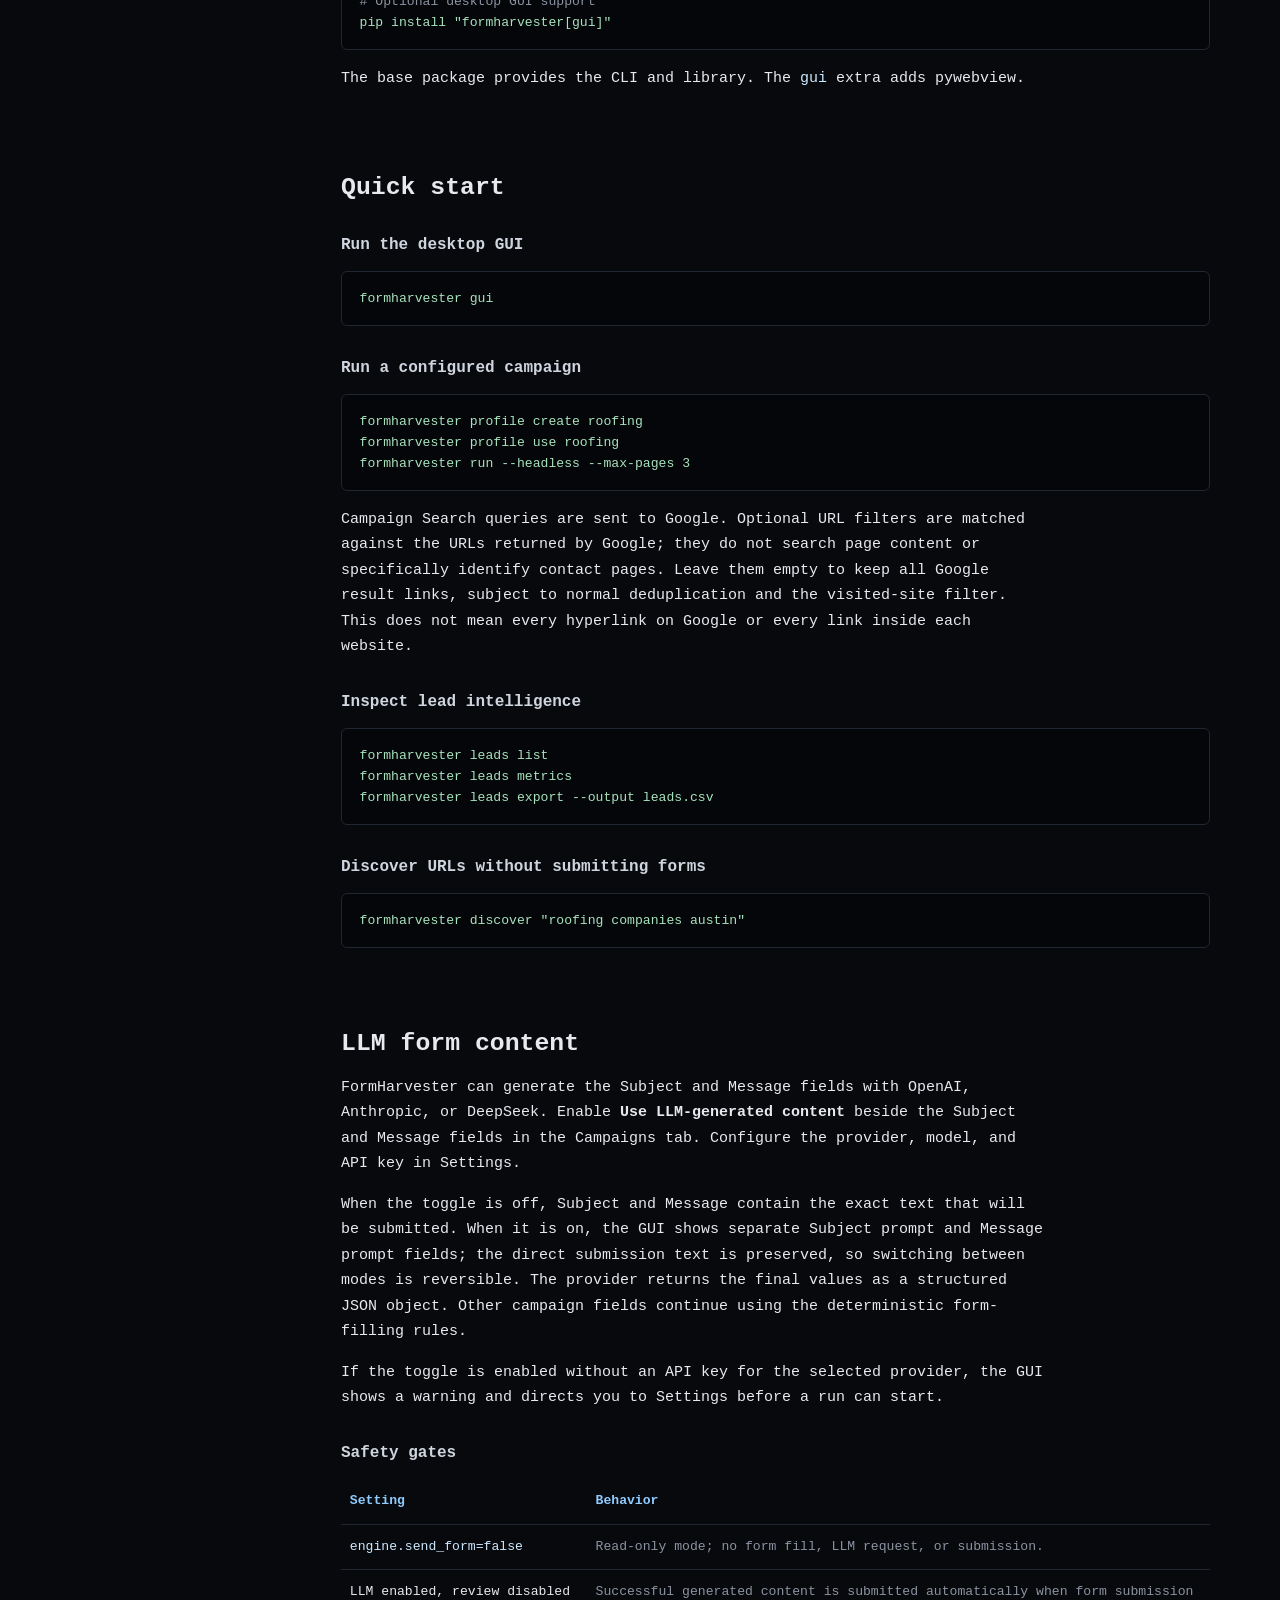
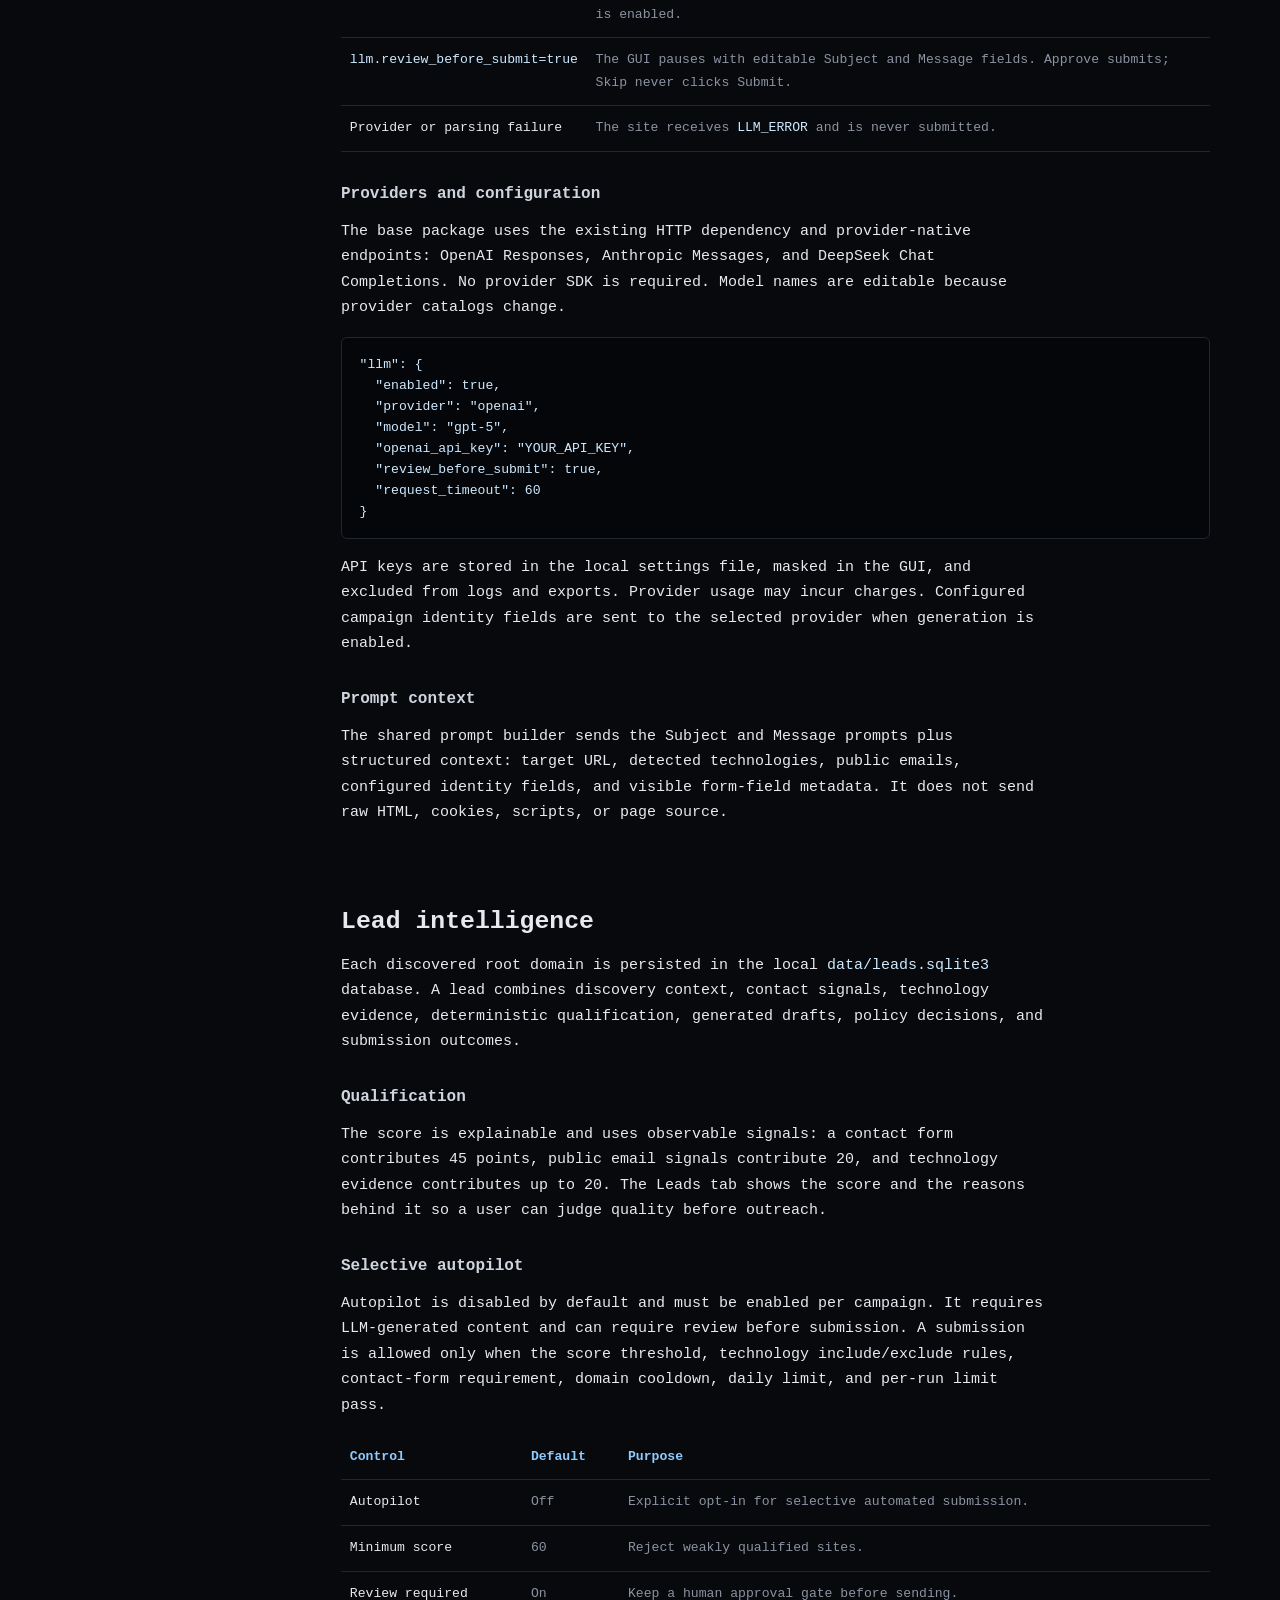
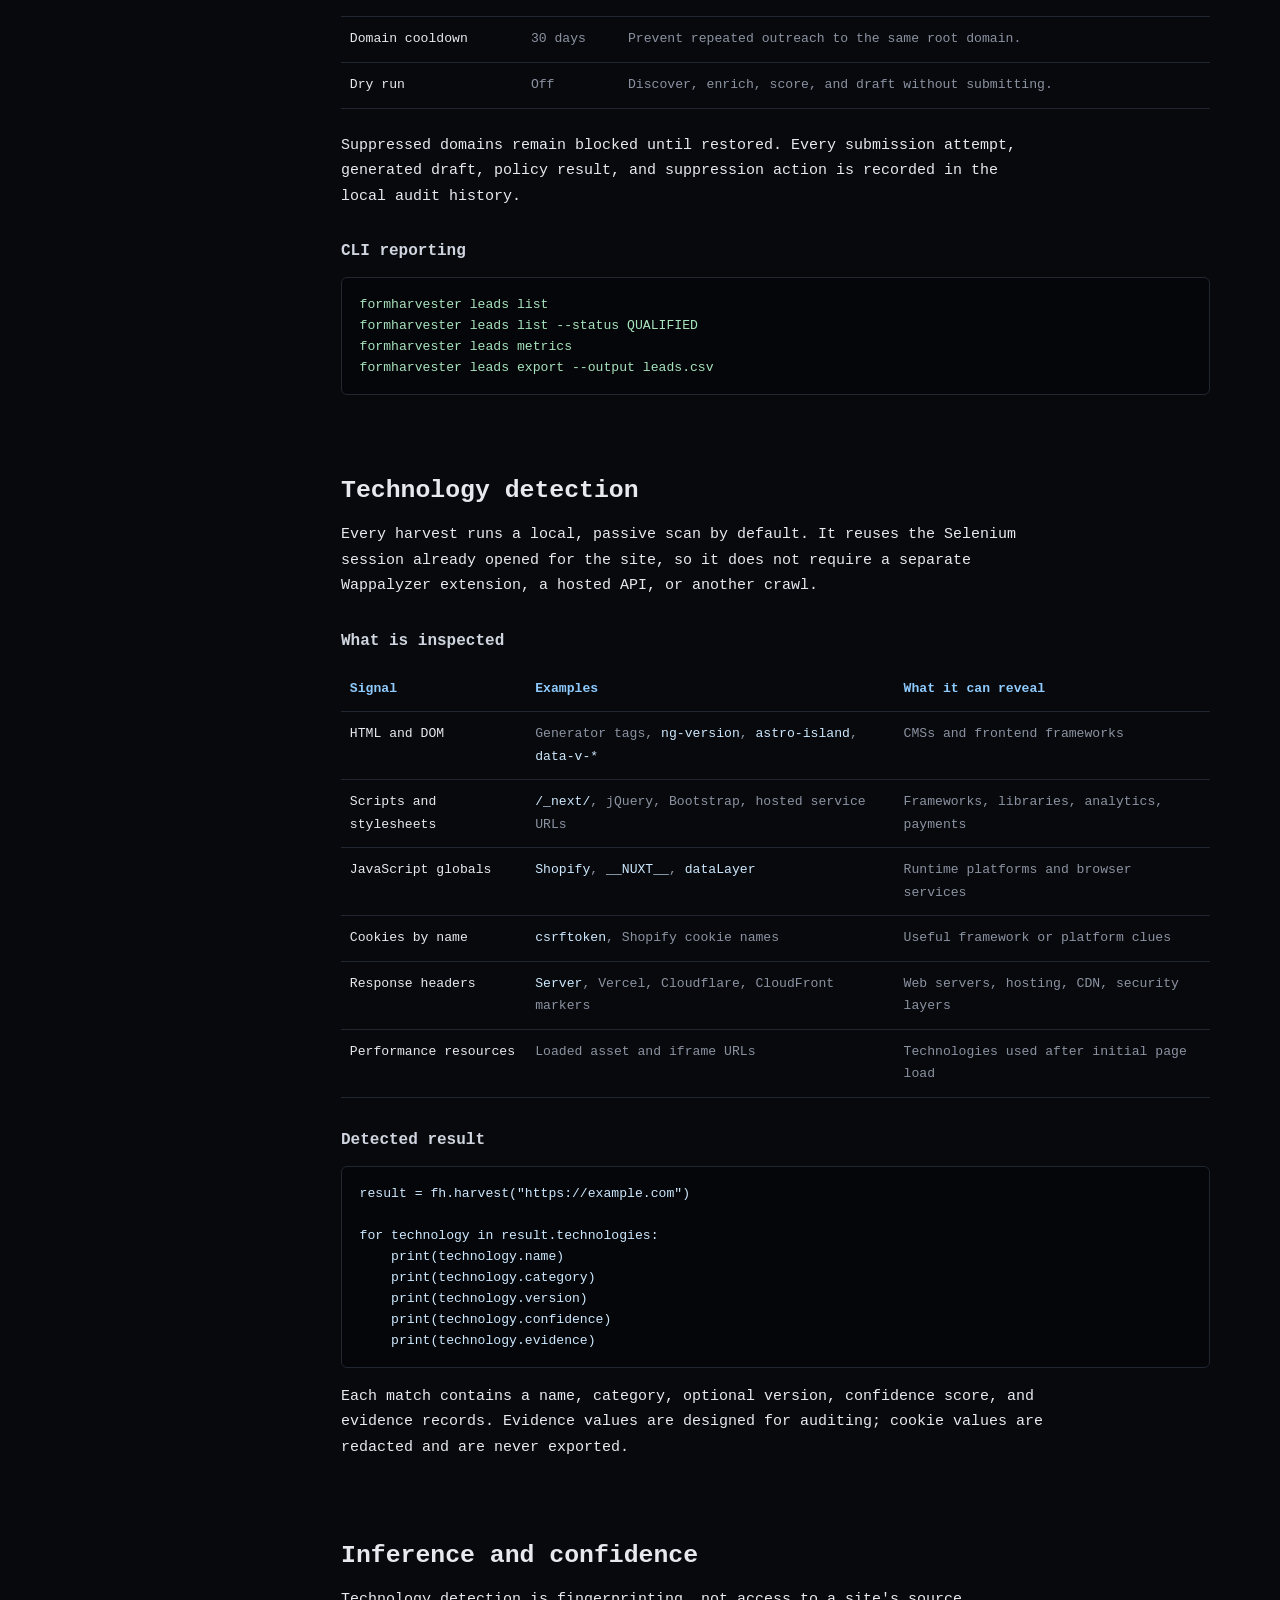
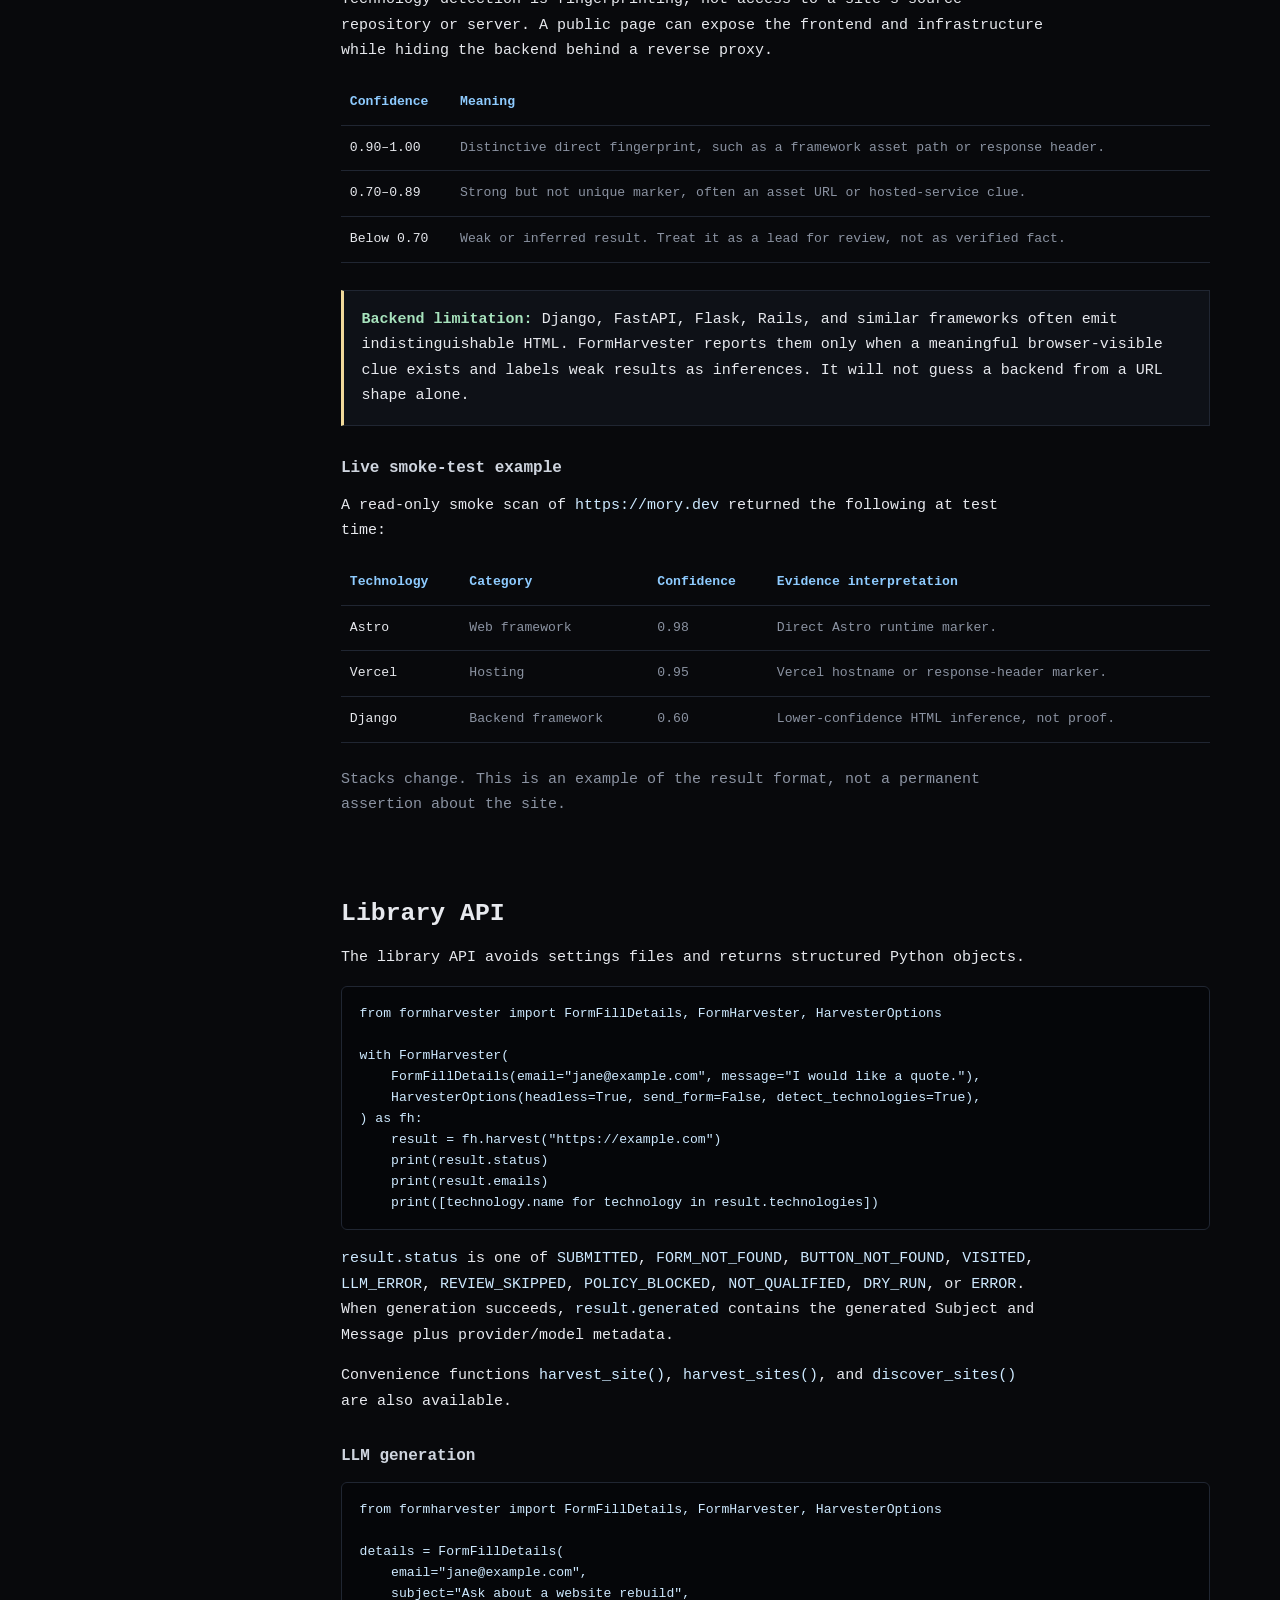
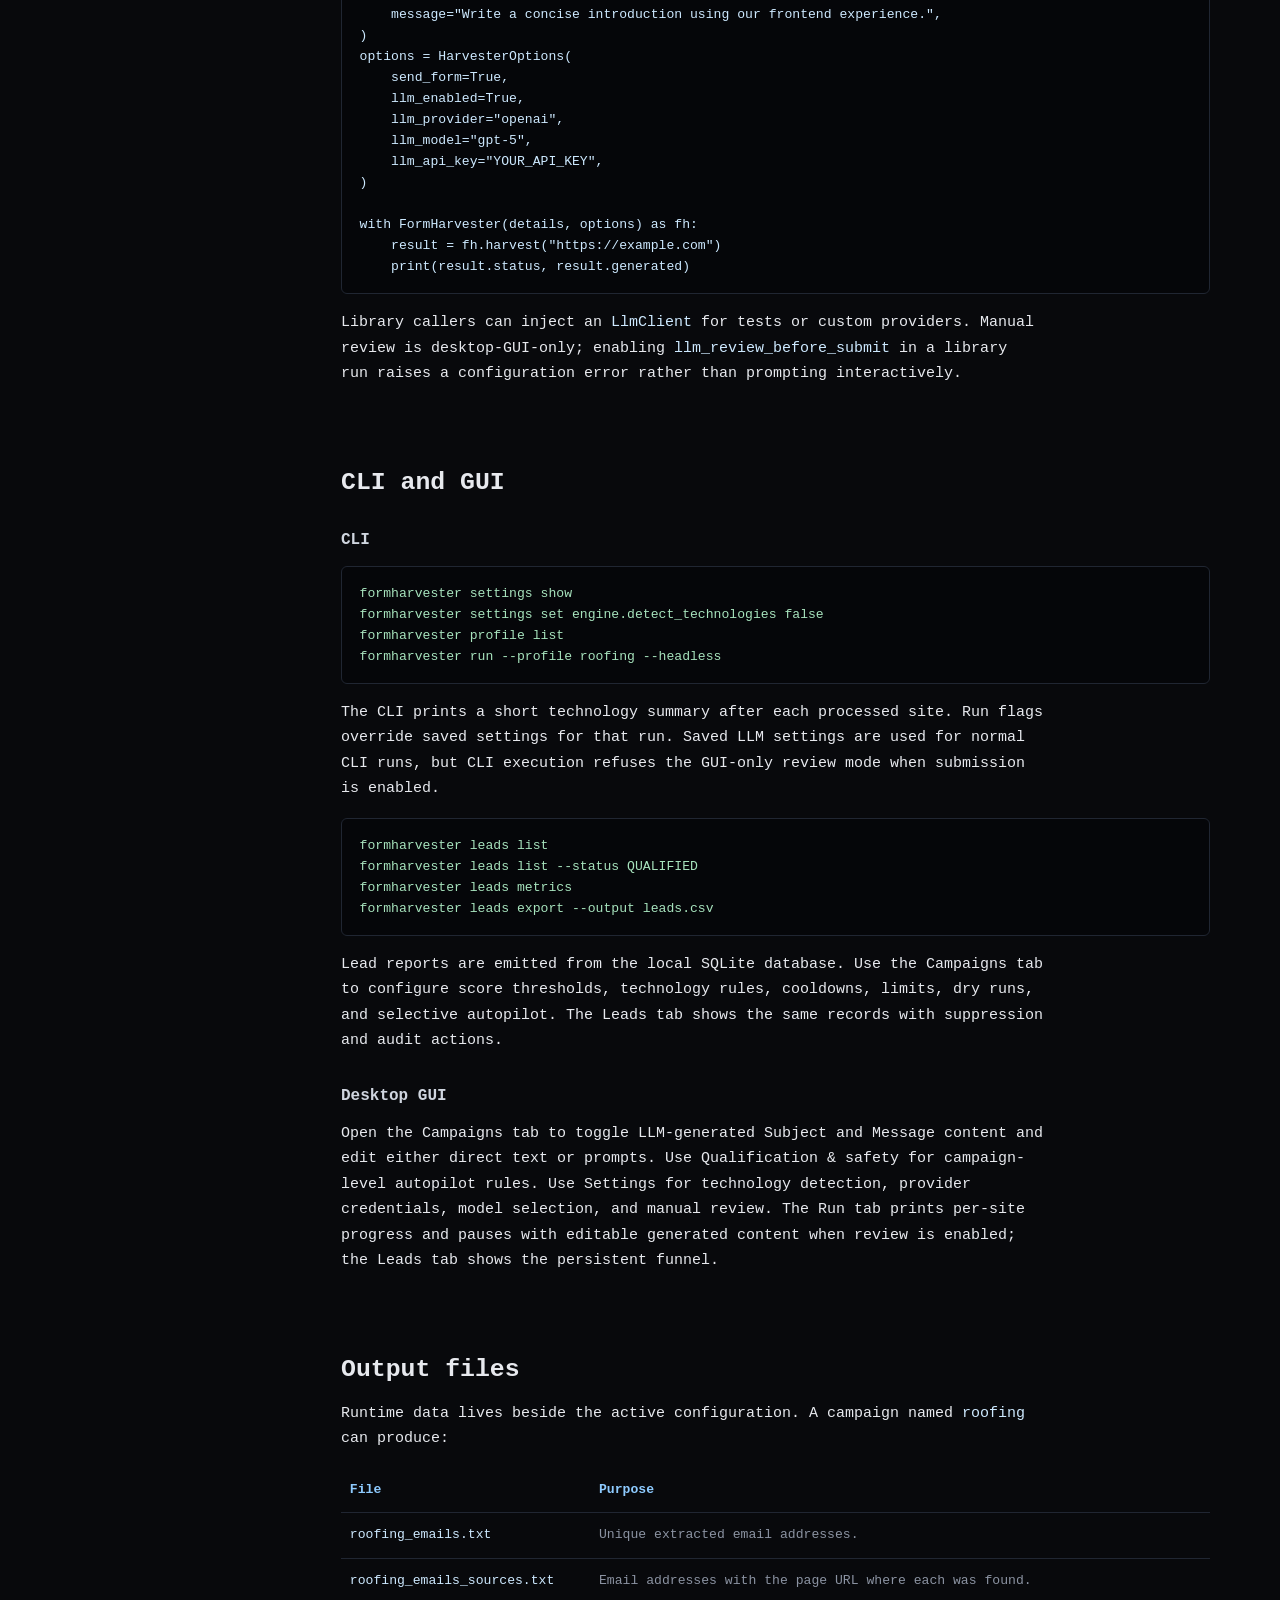
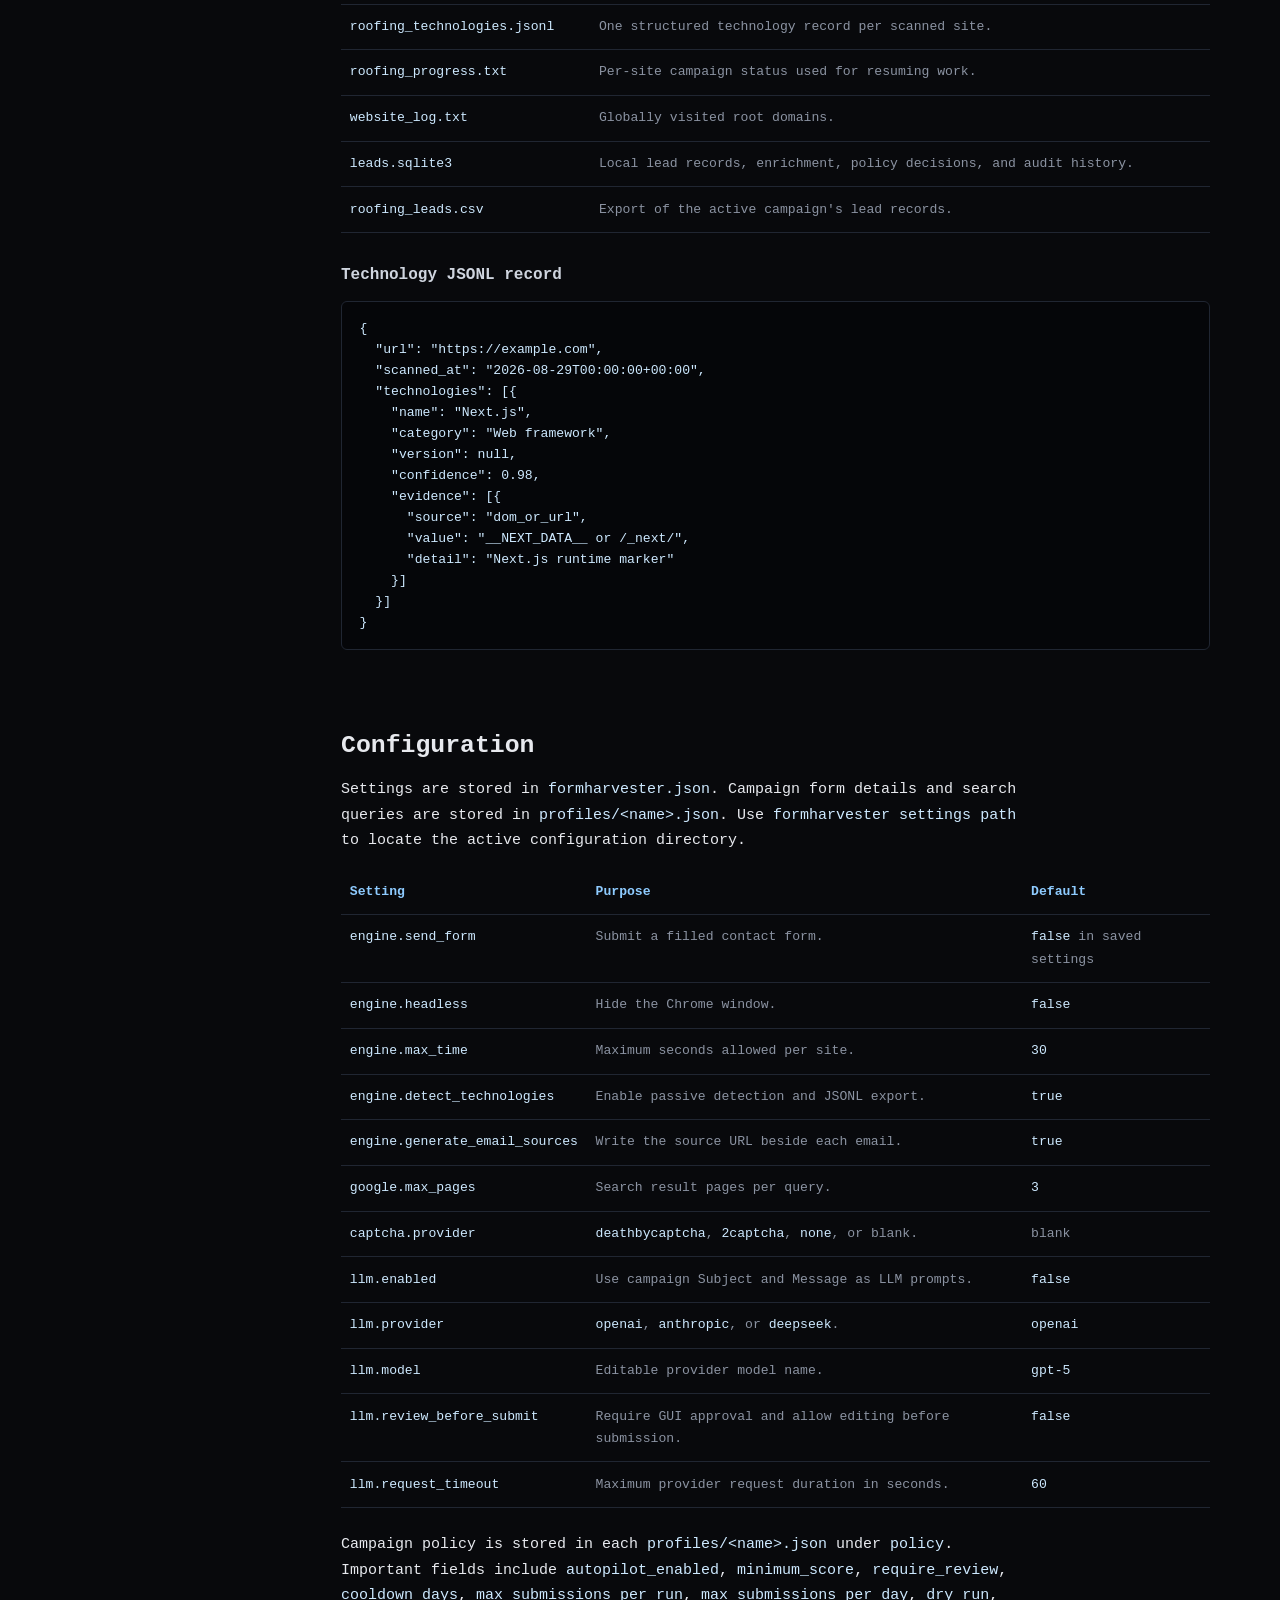
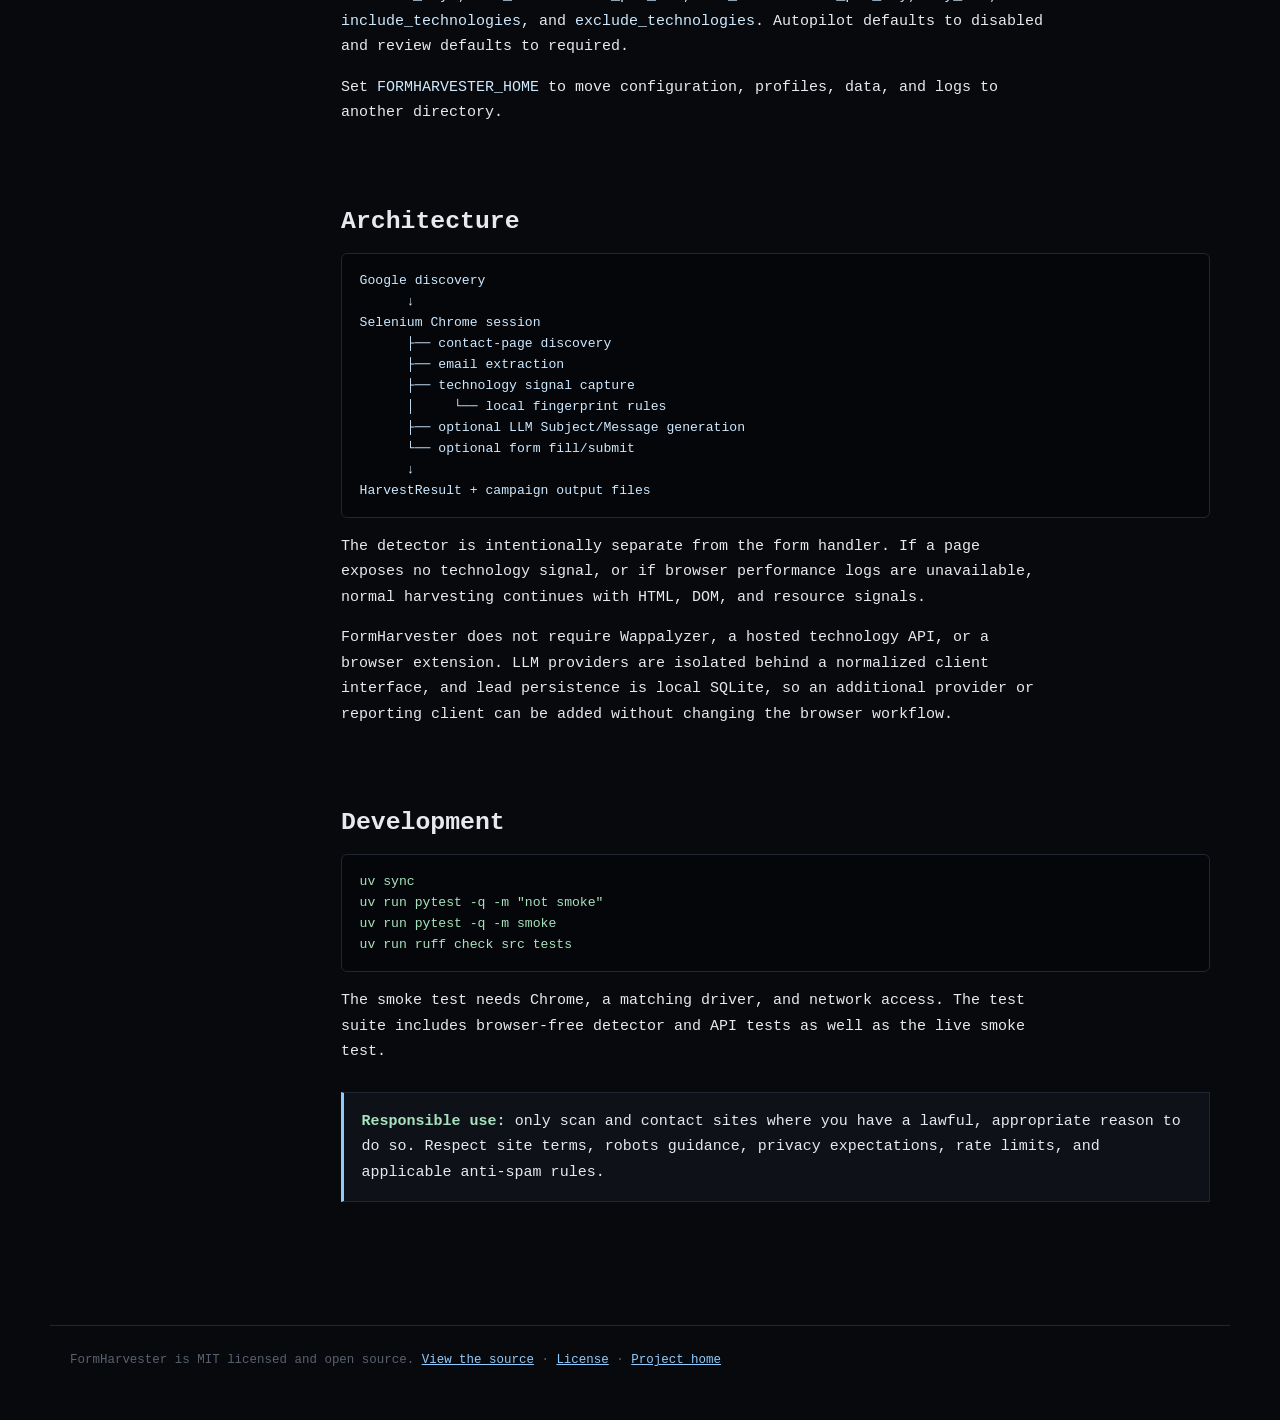
==== commit 37a83ae0: "Add lead reporting commands and documentation" ====
--- a/docs/docs/index.html
+++ b/docs/docs/index.html
@@ -94,7 +94,7 @@
   <aside class="sidebar" aria-label="Documentation sections">
     <div class="sidebar-label">On this page</div>
     <a href="#overview">Overview</a><a href="#install">Install</a><a href="#quick-start">Quick start</a>
-    <a href="#llm">LLM form content</a><a href="#technology-detection">Technology detection</a><a href="#inference">Inference and confidence</a>
+    <a href="#llm">LLM form content</a><a href="#lead-intelligence">Lead intelligence</a><a href="#technology-detection">Technology detection</a><a href="#inference">Inference and confidence</a>
     <a href="#api">Library API</a><a href="#cli-gui">CLI and GUI</a><a href="#output">Output files</a>
     <a href="#configuration">Configuration</a><a href="#architecture">Architecture</a><a href="#development">Development</a>
   </aside>
@@ -113,6 +113,7 @@
           <div class="card"><h3>Extract</h3><p>Visit contact pages and landing pages, then collect public email addresses with their source URLs.</p></div>
           <div class="card"><h3>Detect</h3><p>Identify CMSs, frontend frameworks, analytics, payments, hosting, CDNs, and web servers from passive browser-visible evidence.</p></div>
           <div class="card"><h3>Interact</h3><p>Fill and optionally submit contact forms using the form details in the active campaign profile.</p></div>
+          <div class="card"><h3>Qualify</h3><p>Score observable fit signals, apply cooldown and suppression rules, and review every submission decision locally.</p></div>
         </div>
       </section>
 
@@ -134,6 +135,9 @@
 <span class="command">formharvester profile use roofing</span>
 <span class="command">formharvester run --headless --max-pages 3</span></code></pre>
         <p>Campaign Search queries are sent to Google. Optional URL filters are matched against the URLs returned by Google; they do not search page content or specifically identify contact pages. Leave them empty to keep all Google result links, subject to normal deduplication and the visited-site filter. This does not mean every hyperlink on Google or every link inside each website.</p>
+        <h3>Inspect lead intelligence</h3><pre><code><span class="command">formharvester leads list</span>
+<span class="command">formharvester leads metrics</span>
+<span class="command">formharvester leads export --output leads.csv</span></code></pre>
         <h3>Discover URLs without submitting forms</h3><pre><code><span class="command">formharvester discover "roofing companies austin"</span></code></pre>
       </section>
 
@@ -163,6 +167,27 @@
         <p>The shared prompt builder sends the Subject and Message prompts plus structured context: target URL, detected technologies, public emails, configured identity fields, and visible form-field metadata. It does not send raw HTML, cookies, scripts, or page source.</p>
       </section>
 
+      <section id="lead-intelligence"><h2>Lead intelligence</h2>
+        <p>Each discovered root domain is persisted in the local <code>data/leads.sqlite3</code> database. A lead combines discovery context, contact signals, technology evidence, deterministic qualification, generated drafts, policy decisions, and submission outcomes.</p>
+        <h3>Qualification</h3>
+        <p>The score is explainable and uses observable signals: a contact form contributes 45 points, public email signals contribute 20, and technology evidence contributes up to 20. The Leads tab shows the score and the reasons behind it so a user can judge quality before outreach.</p>
+        <h3>Selective autopilot</h3>
+        <p>Autopilot is disabled by default and must be enabled per campaign. It requires LLM-generated content and can require review before submission. A submission is allowed only when the score threshold, technology include/exclude rules, contact-form requirement, domain cooldown, daily limit, and per-run limit pass.</p>
+        <table><thead><tr><th>Control</th><th>Default</th><th>Purpose</th></tr></thead><tbody>
+          <tr><td>Autopilot</td><td>Off</td><td>Explicit opt-in for selective automated submission.</td></tr>
+          <tr><td>Minimum score</td><td>60</td><td>Reject weakly qualified sites.</td></tr>
+          <tr><td>Review required</td><td>On</td><td>Keep a human approval gate before sending.</td></tr>
+          <tr><td>Domain cooldown</td><td>30 days</td><td>Prevent repeated outreach to the same root domain.</td></tr>
+          <tr><td>Dry run</td><td>Off</td><td>Discover, enrich, score, and draft without submitting.</td></tr>
+        </tbody></table>
+        <p>Suppressed domains remain blocked until restored. Every submission attempt, generated draft, policy result, and suppression action is recorded in the local audit history.</p>
+        <h3>CLI reporting</h3>
+        <pre><code><span class="command">formharvester leads list</span>
+<span class="command">formharvester leads list --status QUALIFIED</span>
+<span class="command">formharvester leads metrics</span>
+<span class="command">formharvester leads export --output leads.csv</span></code></pre>
+      </section>
+
       <section id="technology-detection"><h2>Technology detection</h2>
         <p>Every harvest runs a local, passive scan by default. It reuses the Selenium session already opened for the site, so it does not require a separate Wappalyzer extension, a hosted API, or another crawl.</p>
         <h3>What is inspected</h3>
@@ -216,7 +241,7 @@
     print(result.status)
     print(result.emails)
     print([technology.name for technology in result.technologies])</code></pre>
-        <p><code>result.status</code> is one of <code>SUBMITTED</code>, <code>FORM_NOT_FOUND</code>, <code>BUTTON_NOT_FOUND</code>, <code>VISITED</code>, <code>LLM_ERROR</code>, <code>REVIEW_SKIPPED</code>, or <code>ERROR</code>. When generation succeeds, <code>result.generated</code> contains the generated Subject and Message plus provider/model metadata.</p>
+        <p><code>result.status</code> is one of <code>SUBMITTED</code>, <code>FORM_NOT_FOUND</code>, <code>BUTTON_NOT_FOUND</code>, <code>VISITED</code>, <code>LLM_ERROR</code>, <code>REVIEW_SKIPPED</code>, <code>POLICY_BLOCKED</code>, <code>NOT_QUALIFIED</code>, <code>DRY_RUN</code>, or <code>ERROR</code>. When generation succeeds, <code>result.generated</code> contains the generated Subject and Message plus provider/model metadata.</p>
         <p>Convenience functions <code>harvest_site()</code>, <code>harvest_sites()</code>, and <code>discover_sites()</code> are also available.</p>
         <h3>LLM generation</h3>
         <pre><code>from formharvester import FormFillDetails, FormHarvester, HarvesterOptions
@@ -247,7 +272,12 @@
 <span class="command">formharvester profile list</span>
 <span class="command">formharvester run --profile roofing --headless</span></code></pre>
         <p>The CLI prints a short technology summary after each processed site. Run flags override saved settings for that run. Saved LLM settings are used for normal CLI runs, but CLI execution refuses the GUI-only review mode when submission is enabled.</p>
-        <h3>Desktop GUI</h3><p>Open the Campaigns tab to toggle LLM-generated Subject and Message content and edit either direct text or prompts. Use Settings for technology detection, provider credentials, model selection, and manual review. The Run tab prints per-site progress and pauses with editable generated content when review is enabled.</p>
+        <pre><code><span class="command">formharvester leads list</span>
+<span class="command">formharvester leads list --status QUALIFIED</span>
+<span class="command">formharvester leads metrics</span>
+<span class="command">formharvester leads export --output leads.csv</span></code></pre>
+        <p>Lead reports are emitted from the local SQLite database. Use the Campaigns tab to configure score thresholds, technology rules, cooldowns, limits, dry runs, and selective autopilot. The Leads tab shows the same records with suppression and audit actions.</p>
+        <h3>Desktop GUI</h3><p>Open the Campaigns tab to toggle LLM-generated Subject and Message content and edit either direct text or prompts. Use Qualification &amp; safety for campaign-level autopilot rules. Use Settings for technology detection, provider credentials, model selection, and manual review. The Run tab prints per-site progress and pauses with editable generated content when review is enabled; the Leads tab shows the persistent funnel.</p>
       </section>
 
       <section id="output"><h2>Output files</h2>
@@ -258,6 +288,8 @@
           <tr><td><code>roofing_technologies.jsonl</code></td><td>One structured technology record per scanned site.</td></tr>
           <tr><td><code>roofing_progress.txt</code></td><td>Per-site campaign status used for resuming work.</td></tr>
           <tr><td><code>website_log.txt</code></td><td>Globally visited root domains.</td></tr>
+          <tr><td><code>leads.sqlite3</code></td><td>Local lead records, enrichment, policy decisions, and audit history.</td></tr>
+          <tr><td><code>roofing_leads.csv</code></td><td>Export of the active campaign's lead records.</td></tr>
         </tbody></table>
         <h3>Technology JSONL record</h3>
         <pre><code>{
@@ -293,6 +325,7 @@
           <tr><td><code>llm.review_before_submit</code></td><td>Require GUI approval and allow editing before submission.</td><td><code>false</code></td></tr>
           <tr><td><code>llm.request_timeout</code></td><td>Maximum provider request duration in seconds.</td><td><code>60</code></td></tr>
         </tbody></table>
+        <p>Campaign policy is stored in each <code>profiles/&lt;name&gt;.json</code> under <code>policy</code>. Important fields include <code>autopilot_enabled</code>, <code>minimum_score</code>, <code>require_review</code>, <code>cooldown_days</code>, <code>max_submissions_per_run</code>, <code>max_submissions_per_day</code>, <code>dry_run</code>, <code>include_technologies</code>, and <code>exclude_technologies</code>. Autopilot defaults to disabled and review defaults to required.</p>
         <p>Set <code>FORMHARVESTER_HOME</code> to move configuration, profiles, data, and logs to another directory.</p>
       </section>
 
@@ -309,7 +342,7 @@
       ↓
 HarvestResult + campaign output files</code></pre>
         <p>The detector is intentionally separate from the form handler. If a page exposes no technology signal, or if browser performance logs are unavailable, normal harvesting continues with HTML, DOM, and resource signals.</p>
-        <p>FormHarvester does not require Wappalyzer, a hosted technology API, or a browser extension. LLM providers are isolated behind a normalized client interface, so an additional provider can be added without changing the form handler or result shape.</p>
+        <p>FormHarvester does not require Wappalyzer, a hosted technology API, or a browser extension. LLM providers are isolated behind a normalized client interface, and lead persistence is local SQLite, so an additional provider or reporting client can be added without changing the browser workflow.</p>
       </section>
 
       <section id="development"><h2>Development</h2>
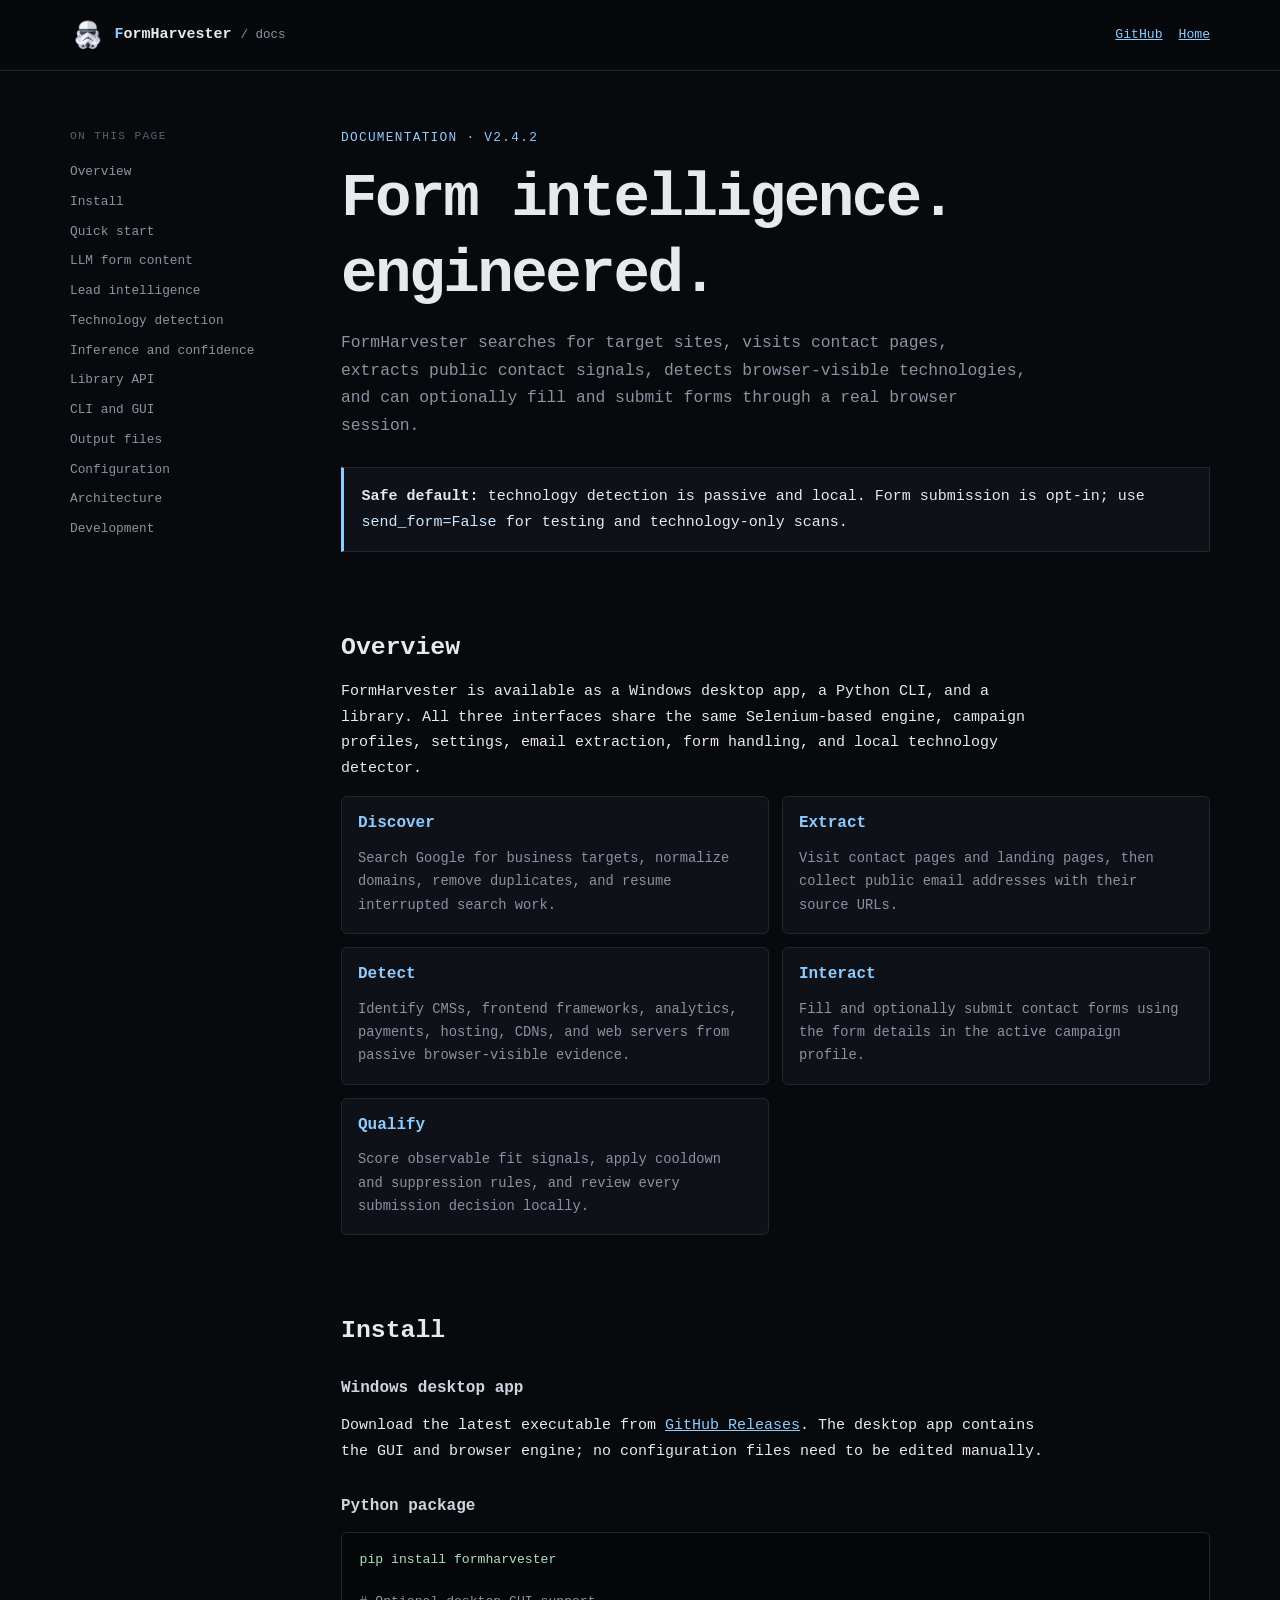
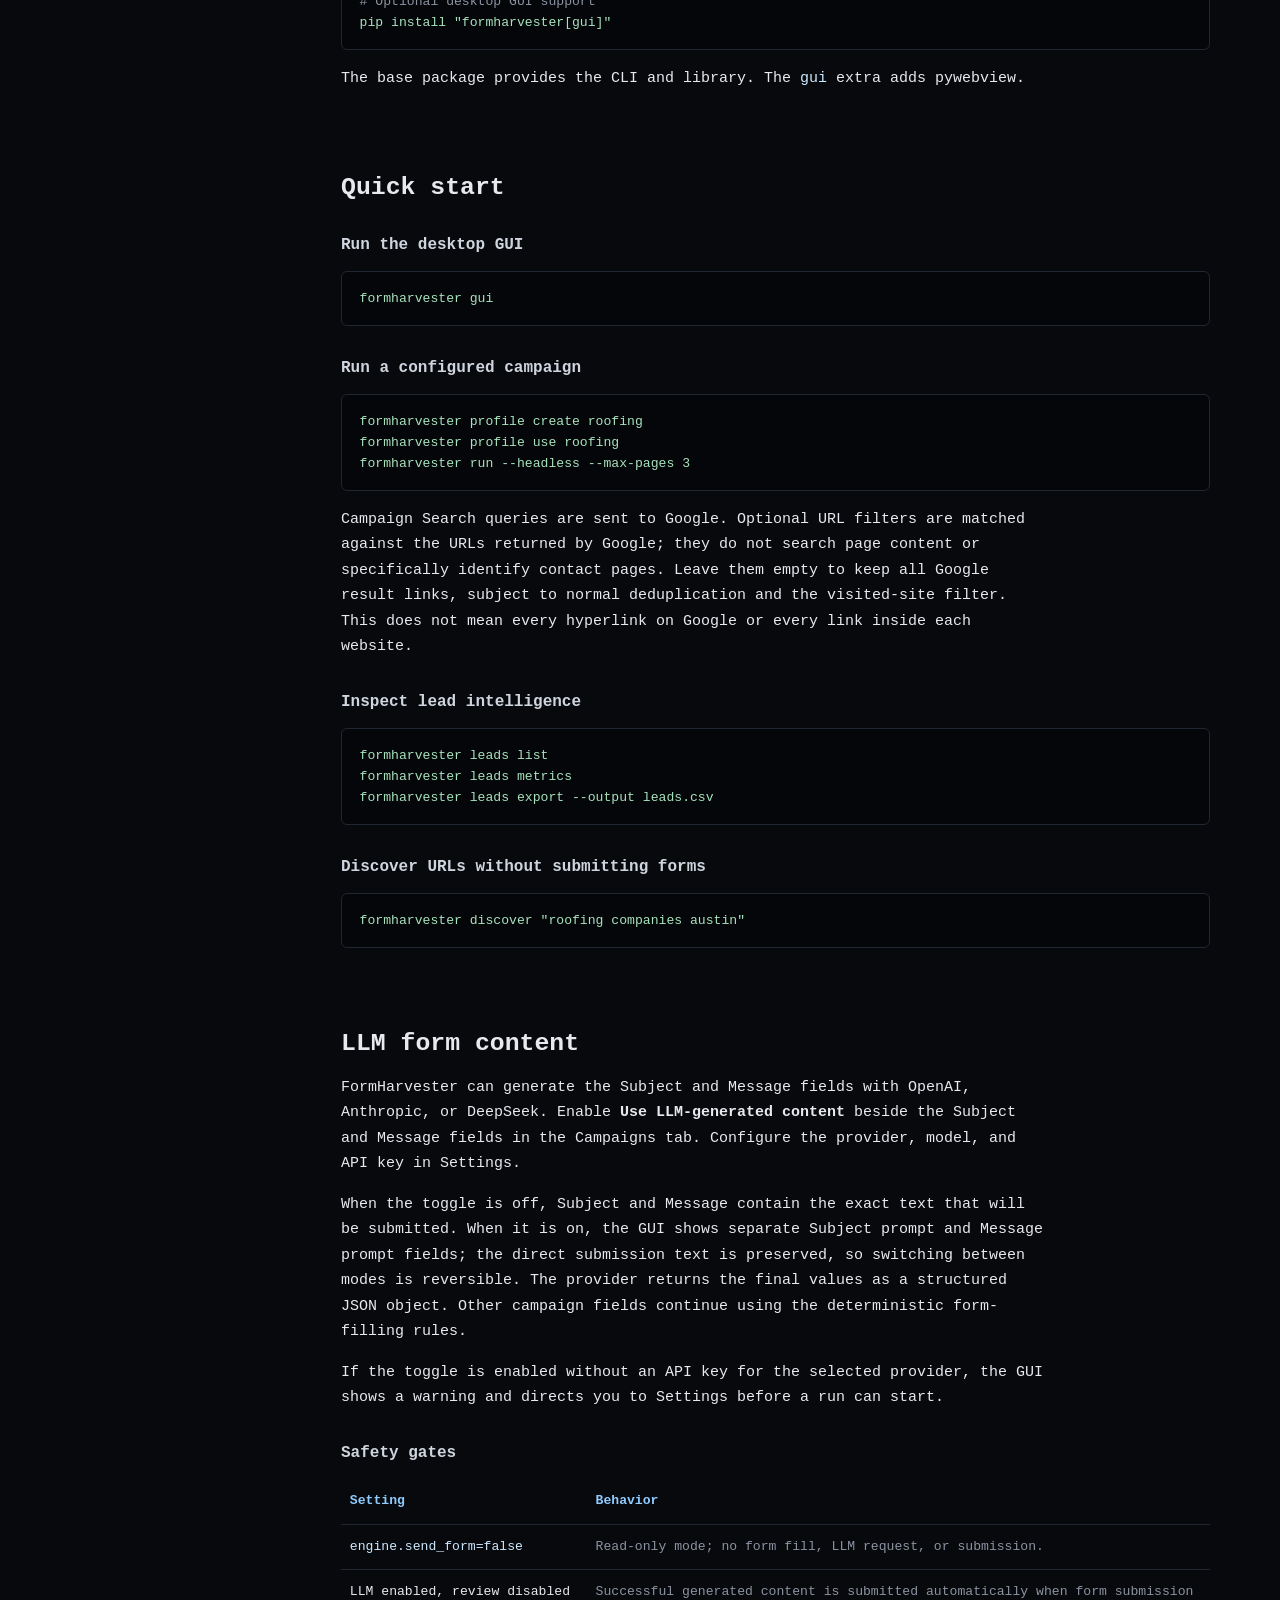
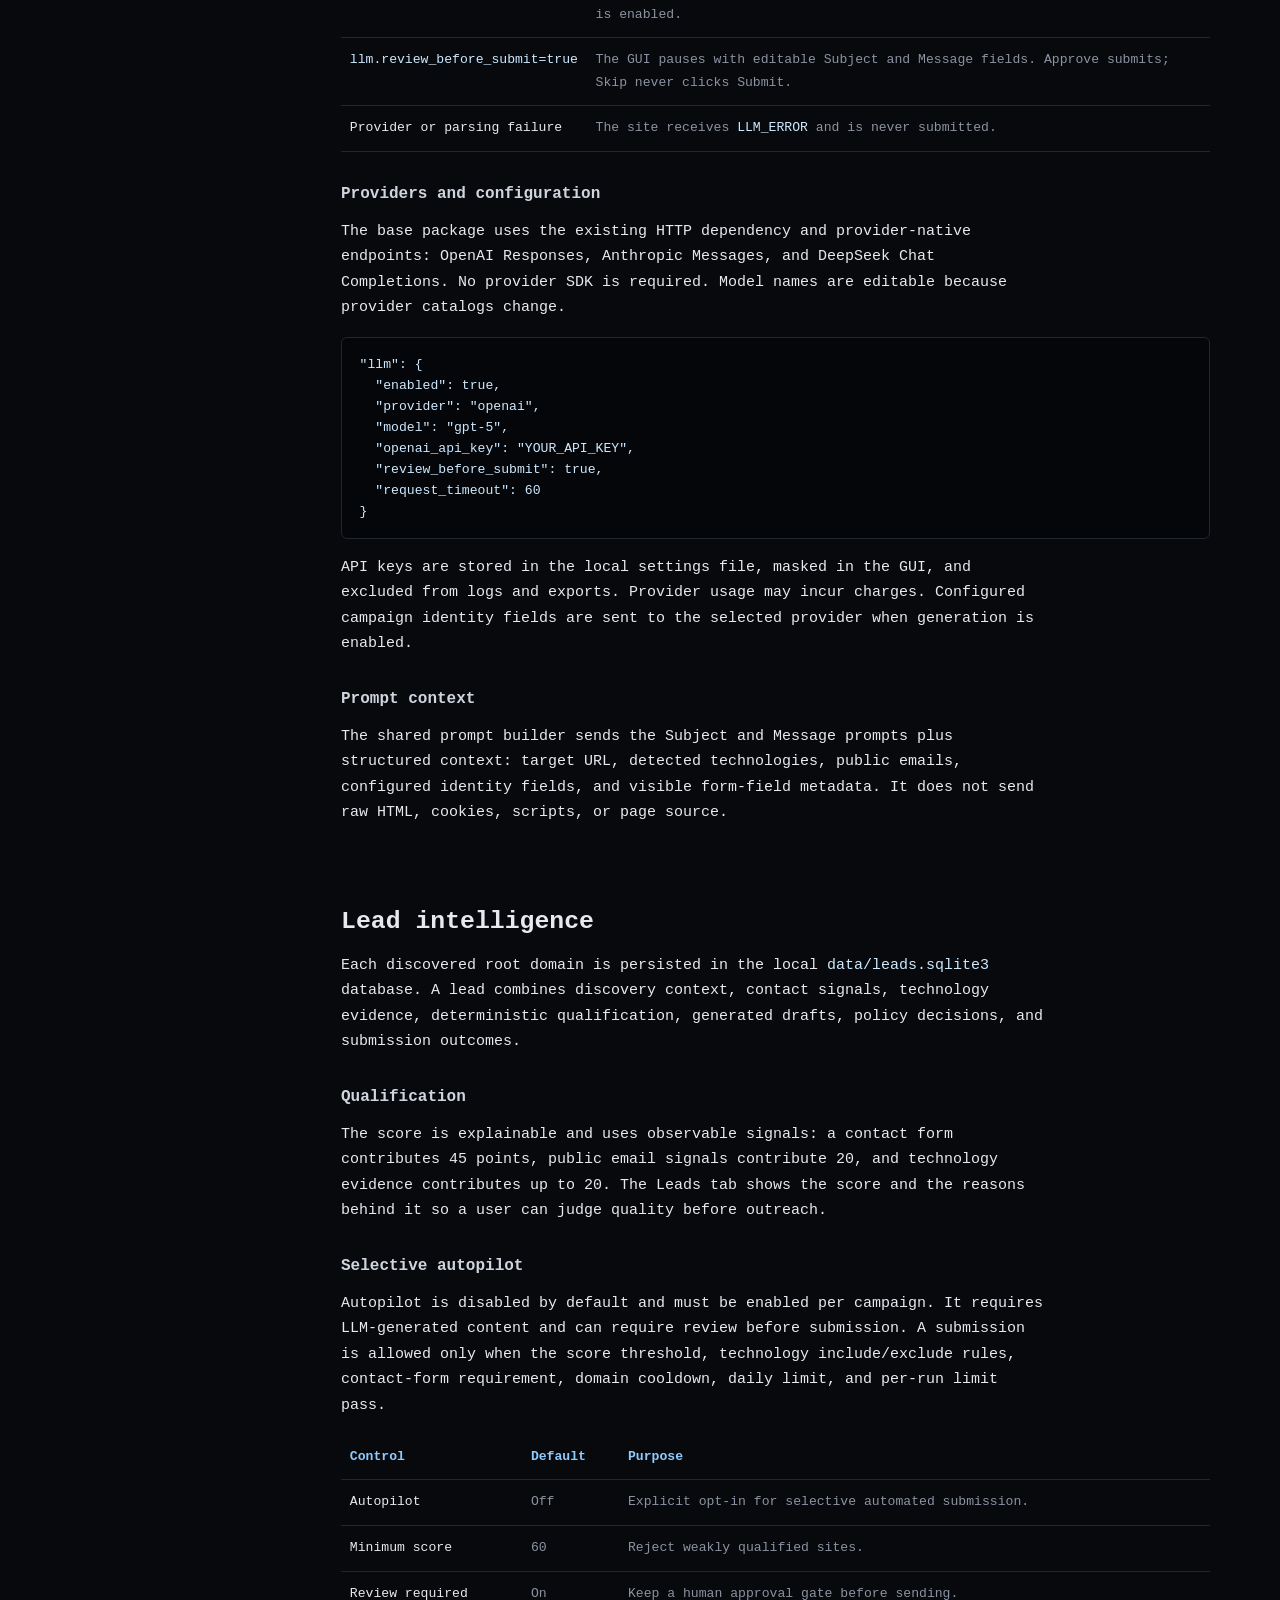
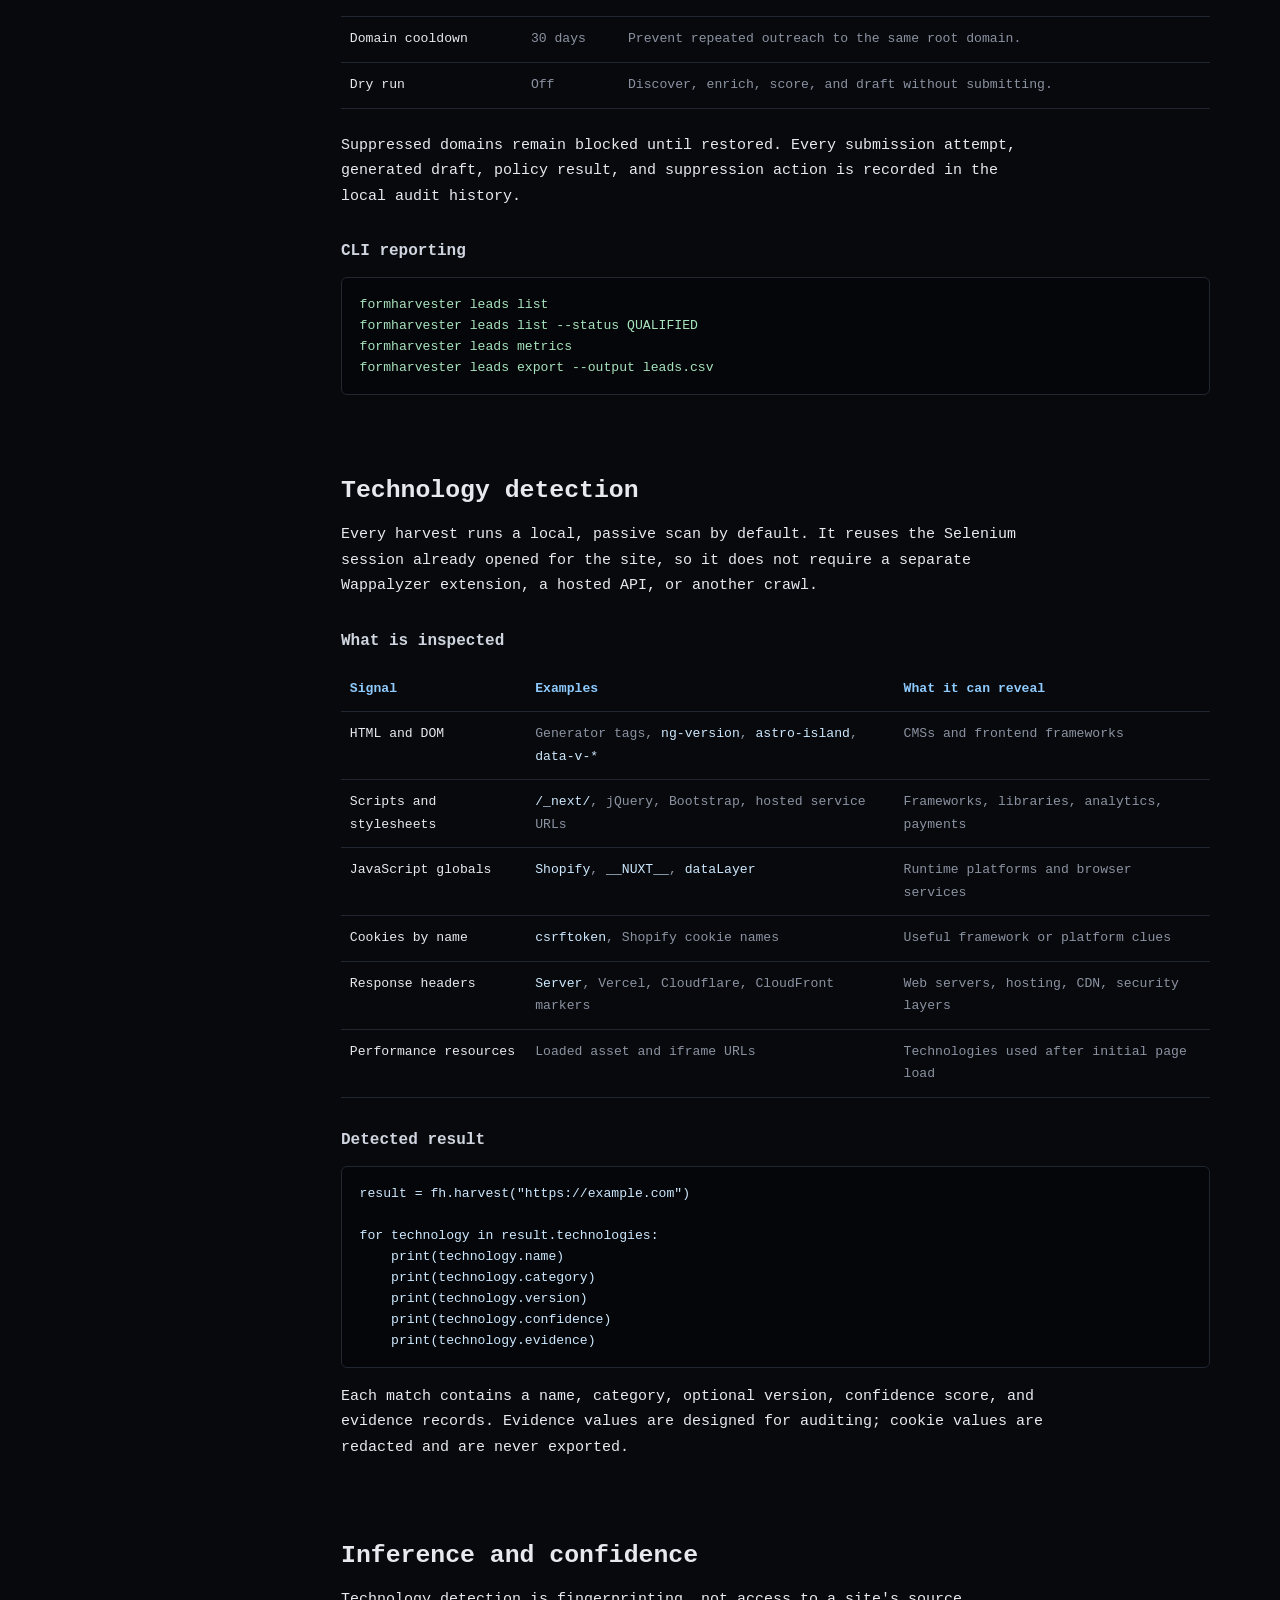
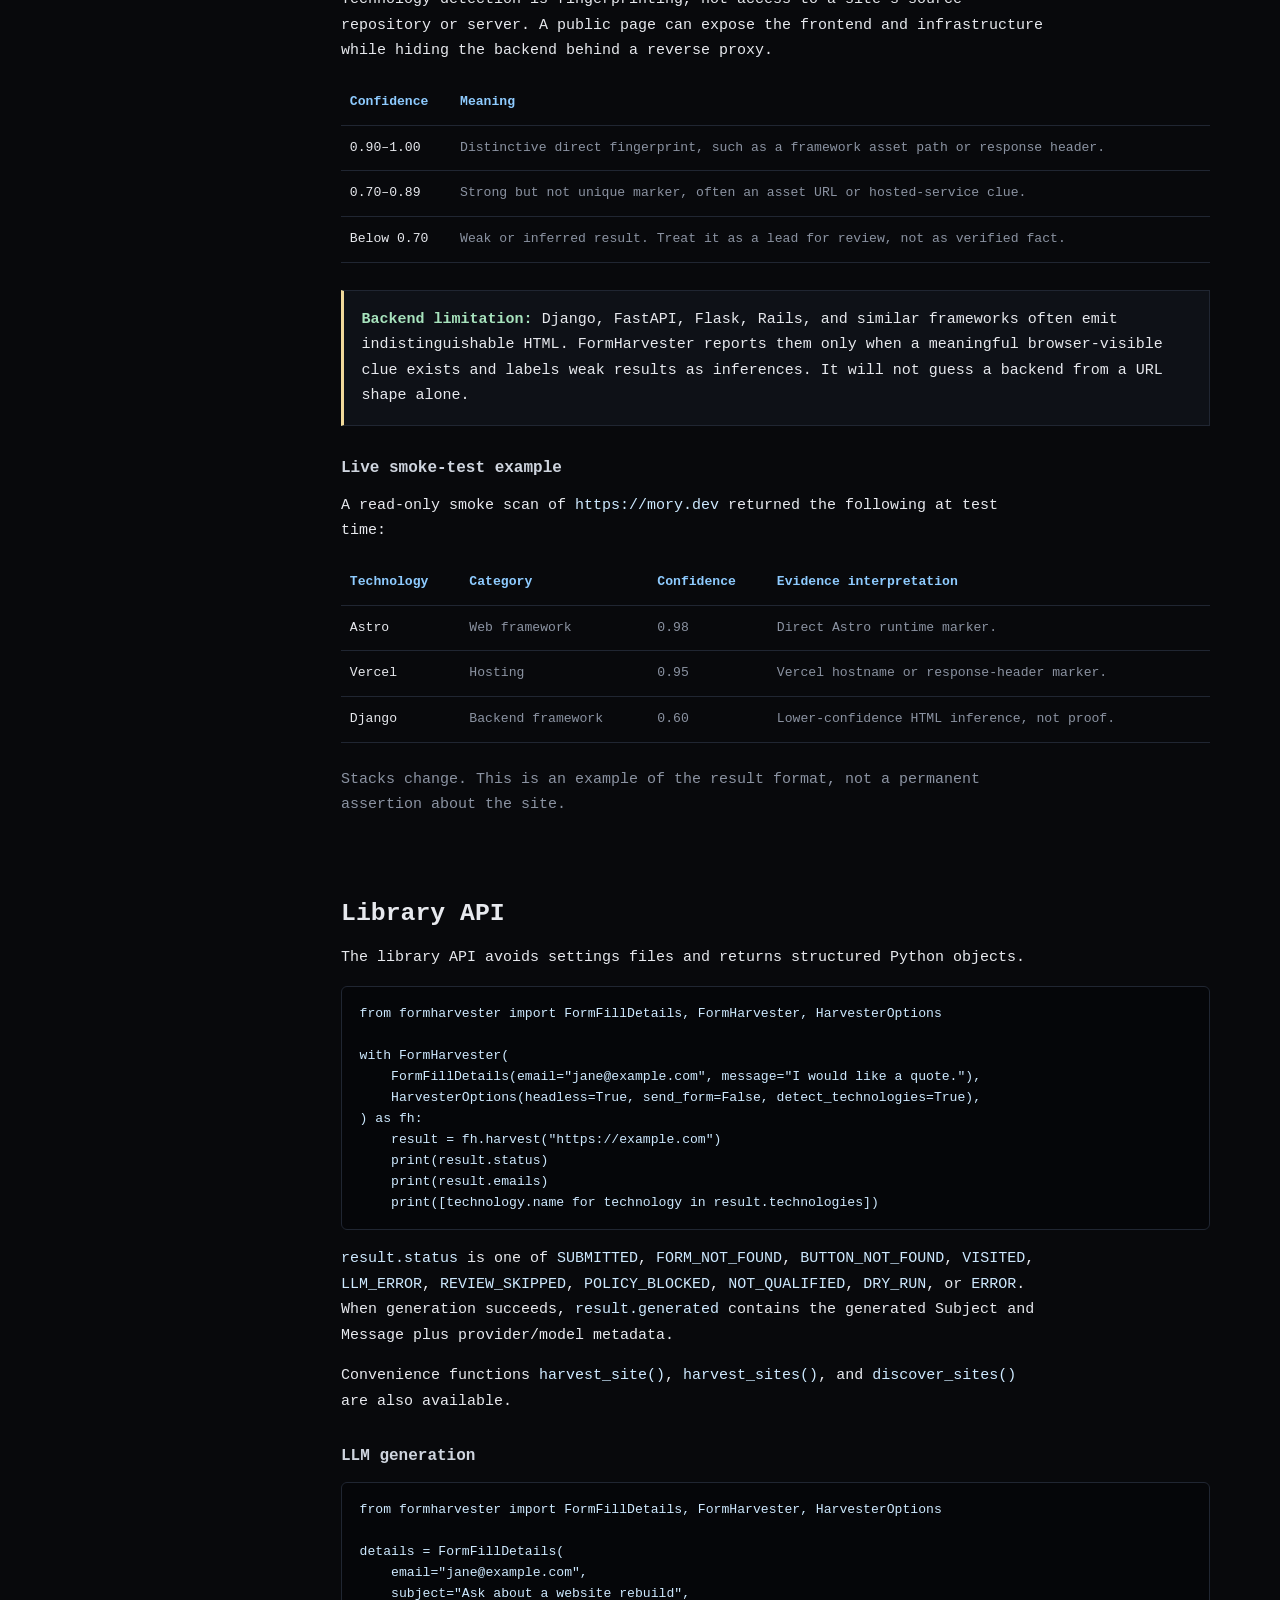
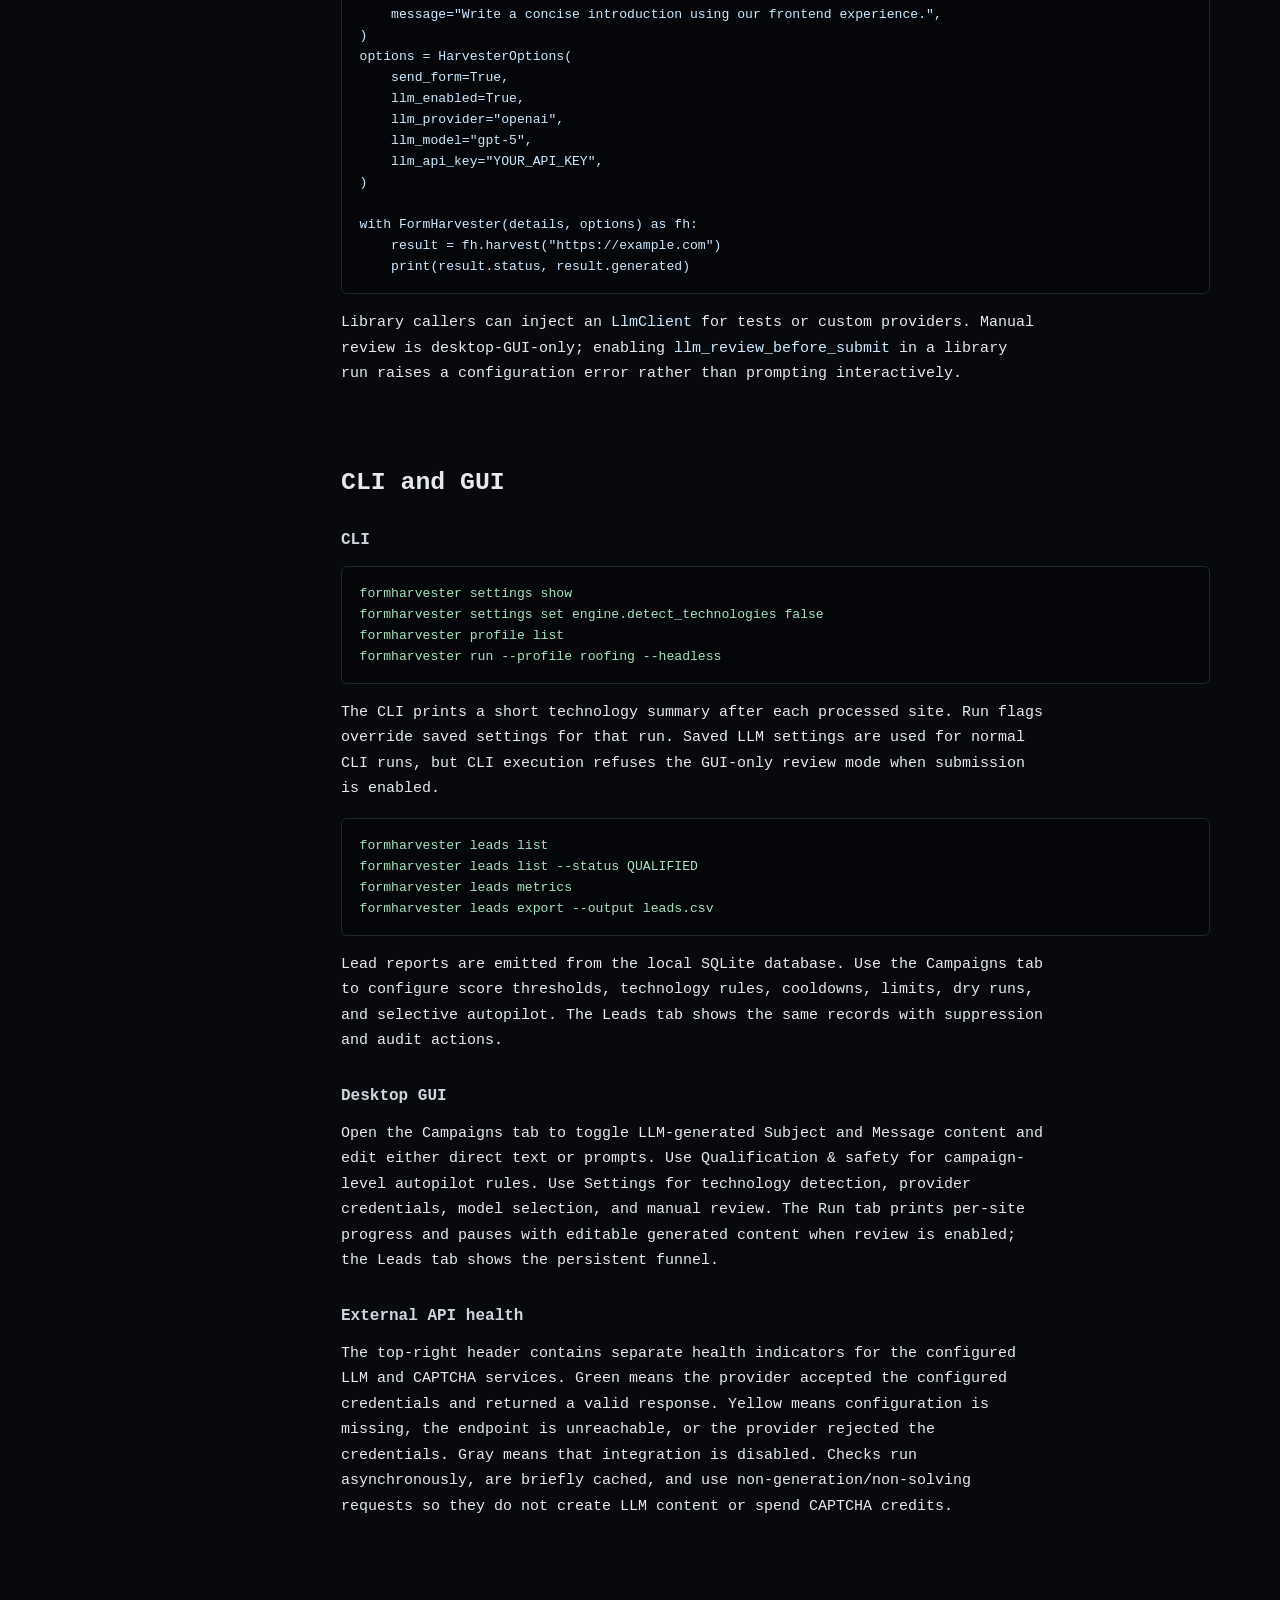
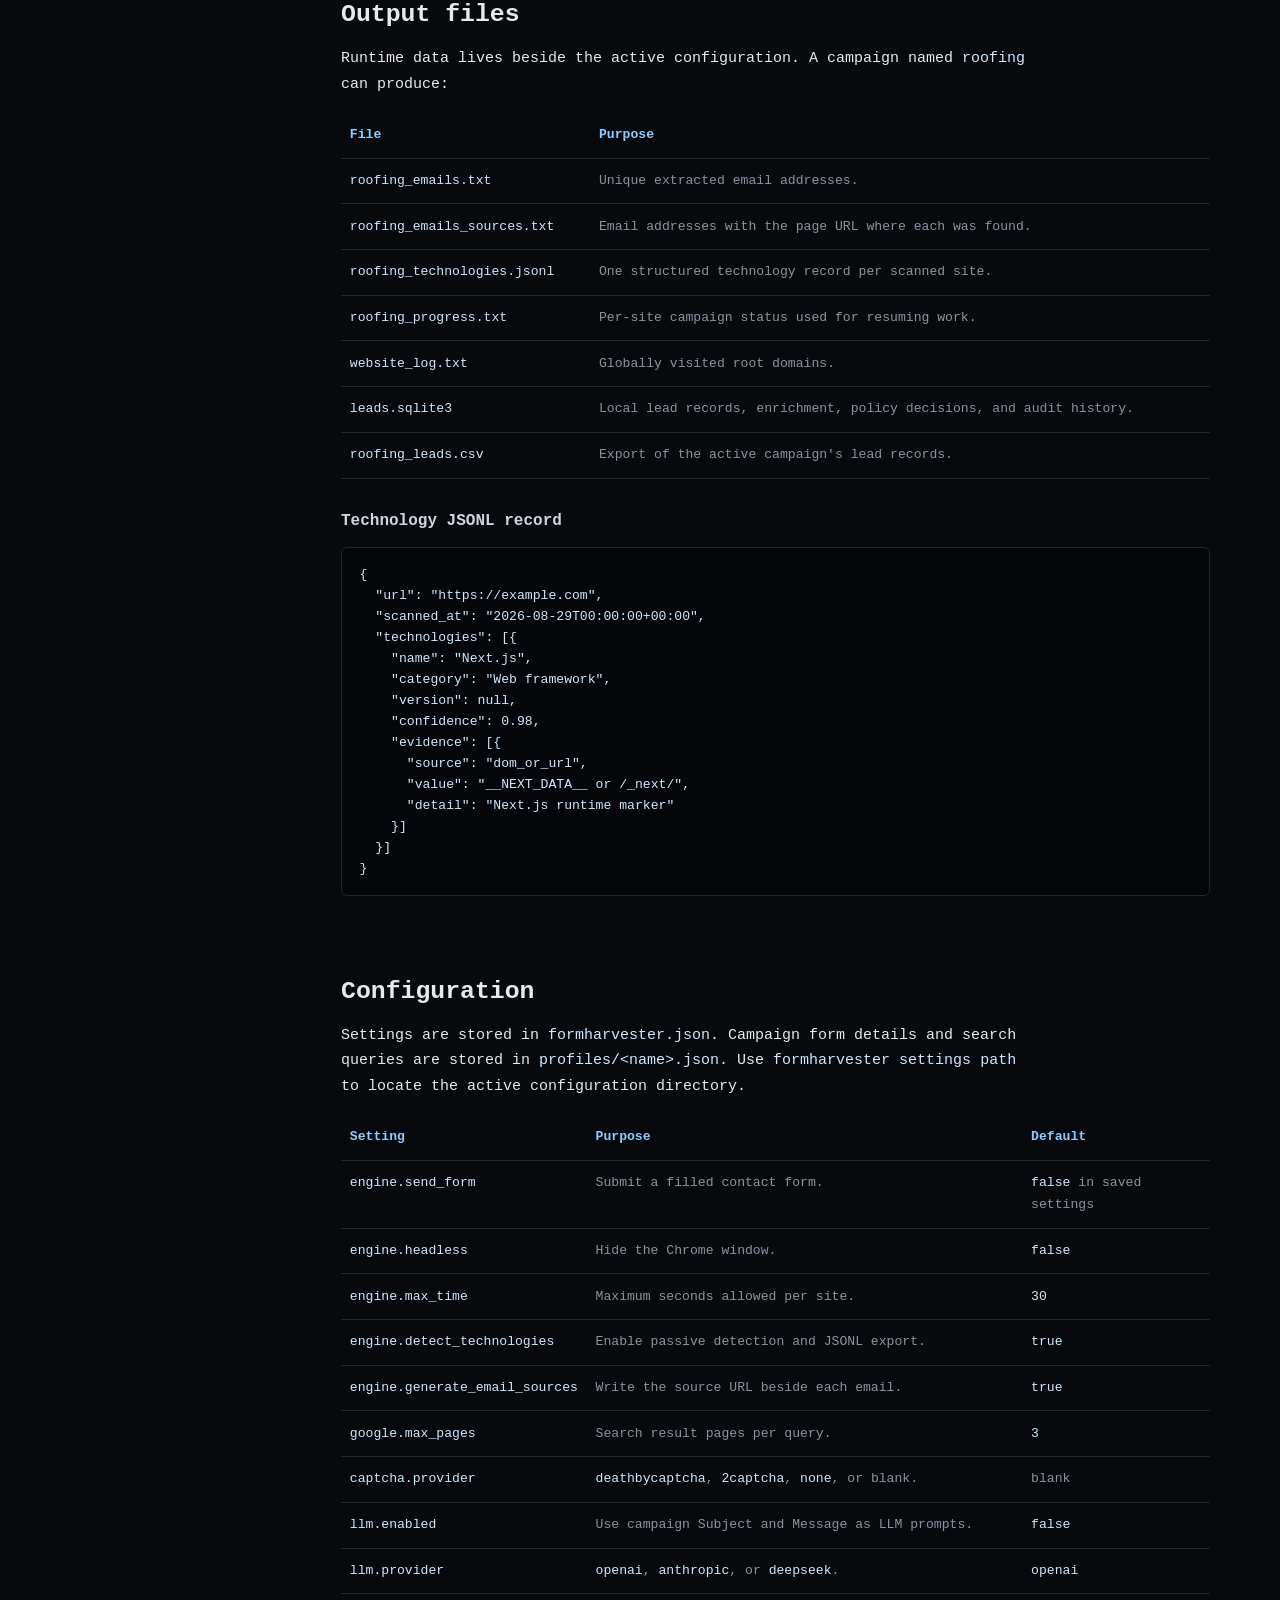
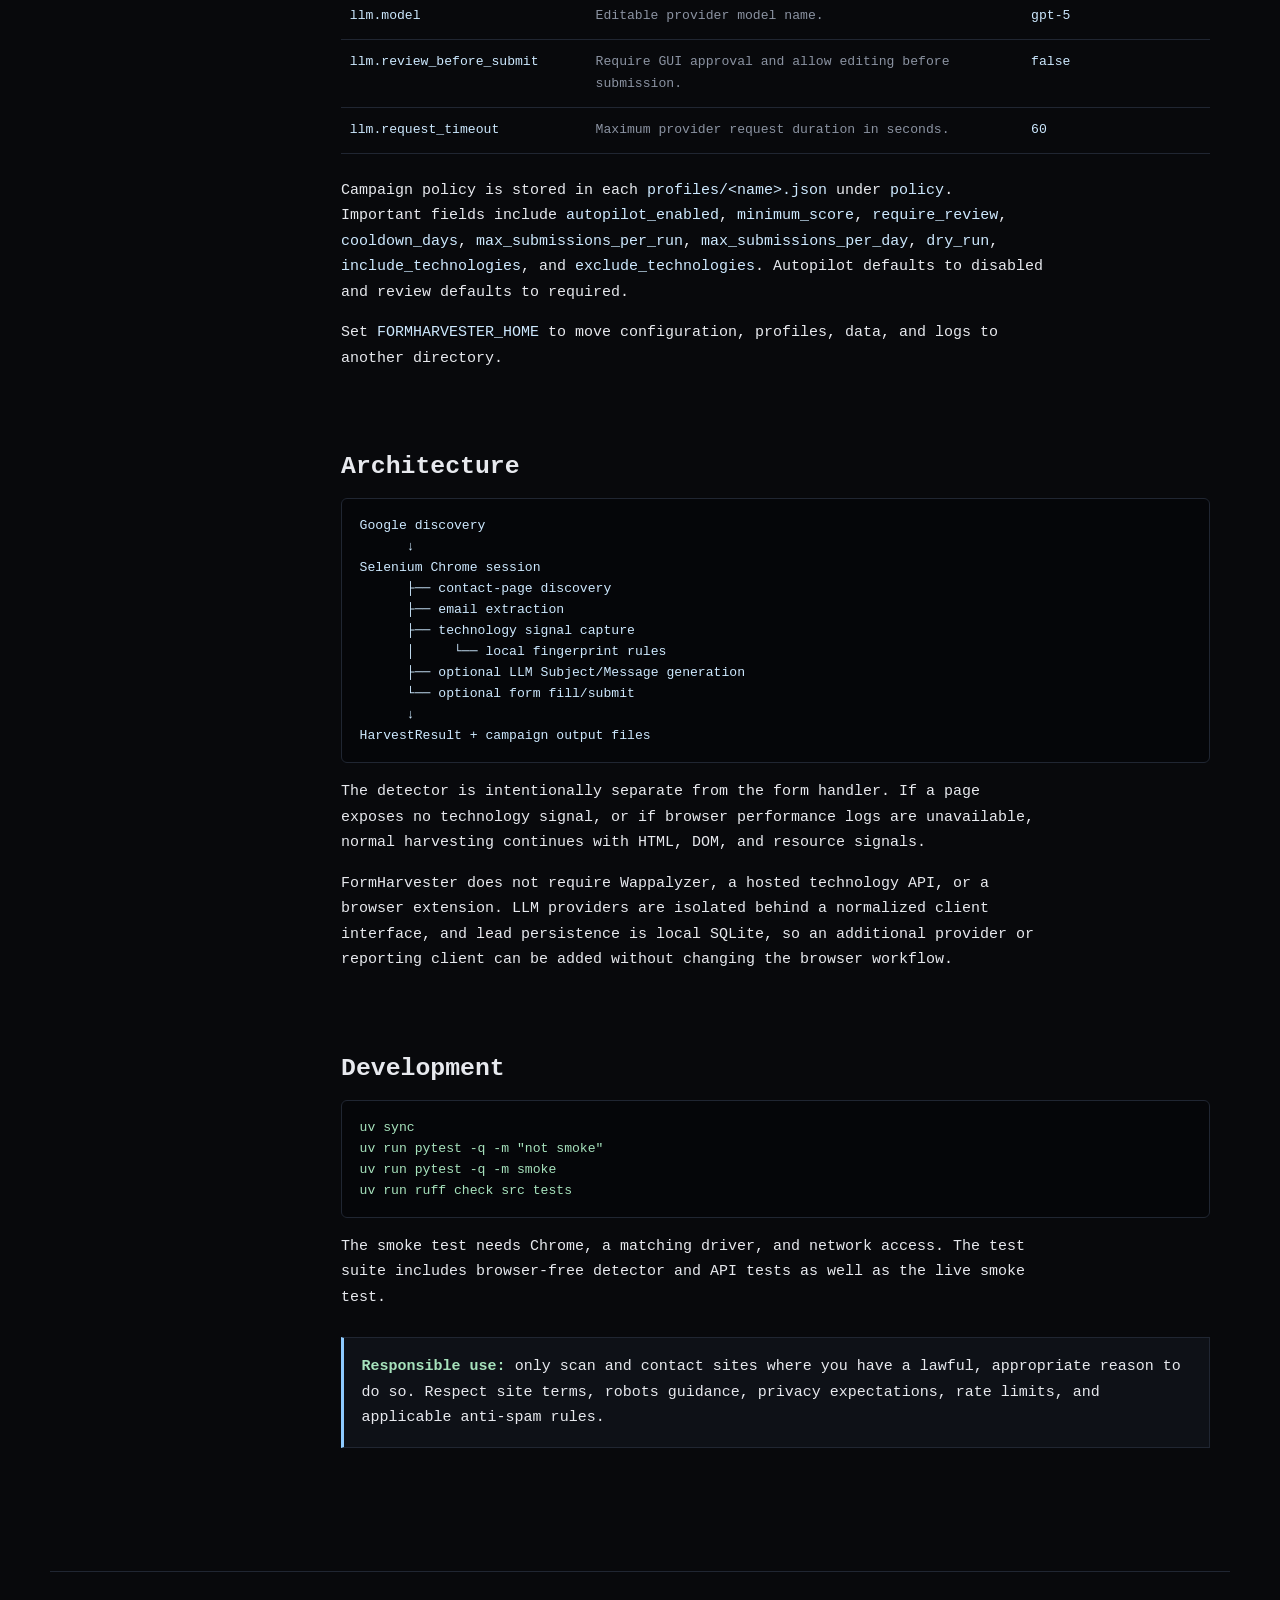
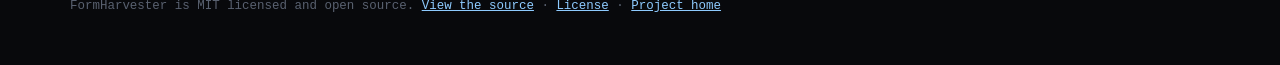
==== commit f37336f0: "Document external API health indicators" ====
--- a/docs/docs/index.html
+++ b/docs/docs/index.html
@@ -278,6 +278,7 @@
 <span class="command">formharvester leads export --output leads.csv</span></code></pre>
         <p>Lead reports are emitted from the local SQLite database. Use the Campaigns tab to configure score thresholds, technology rules, cooldowns, limits, dry runs, and selective autopilot. The Leads tab shows the same records with suppression and audit actions.</p>
         <h3>Desktop GUI</h3><p>Open the Campaigns tab to toggle LLM-generated Subject and Message content and edit either direct text or prompts. Use Qualification &amp; safety for campaign-level autopilot rules. Use Settings for technology detection, provider credentials, model selection, and manual review. The Run tab prints per-site progress and pauses with editable generated content when review is enabled; the Leads tab shows the persistent funnel.</p>
+        <h3>External API health</h3><p>The top-right header contains separate health indicators for the configured LLM and CAPTCHA services. Green means the provider accepted the configured credentials and returned a valid response. Yellow means configuration is missing, the endpoint is unreachable, or the provider rejected the credentials. Gray means that integration is disabled. Checks run asynchronously, are briefly cached, and use non-generation/non-solving requests so they do not create LLM content or spend CAPTCHA credits.</p>
       </section>
 
       <section id="output"><h2>Output files</h2>
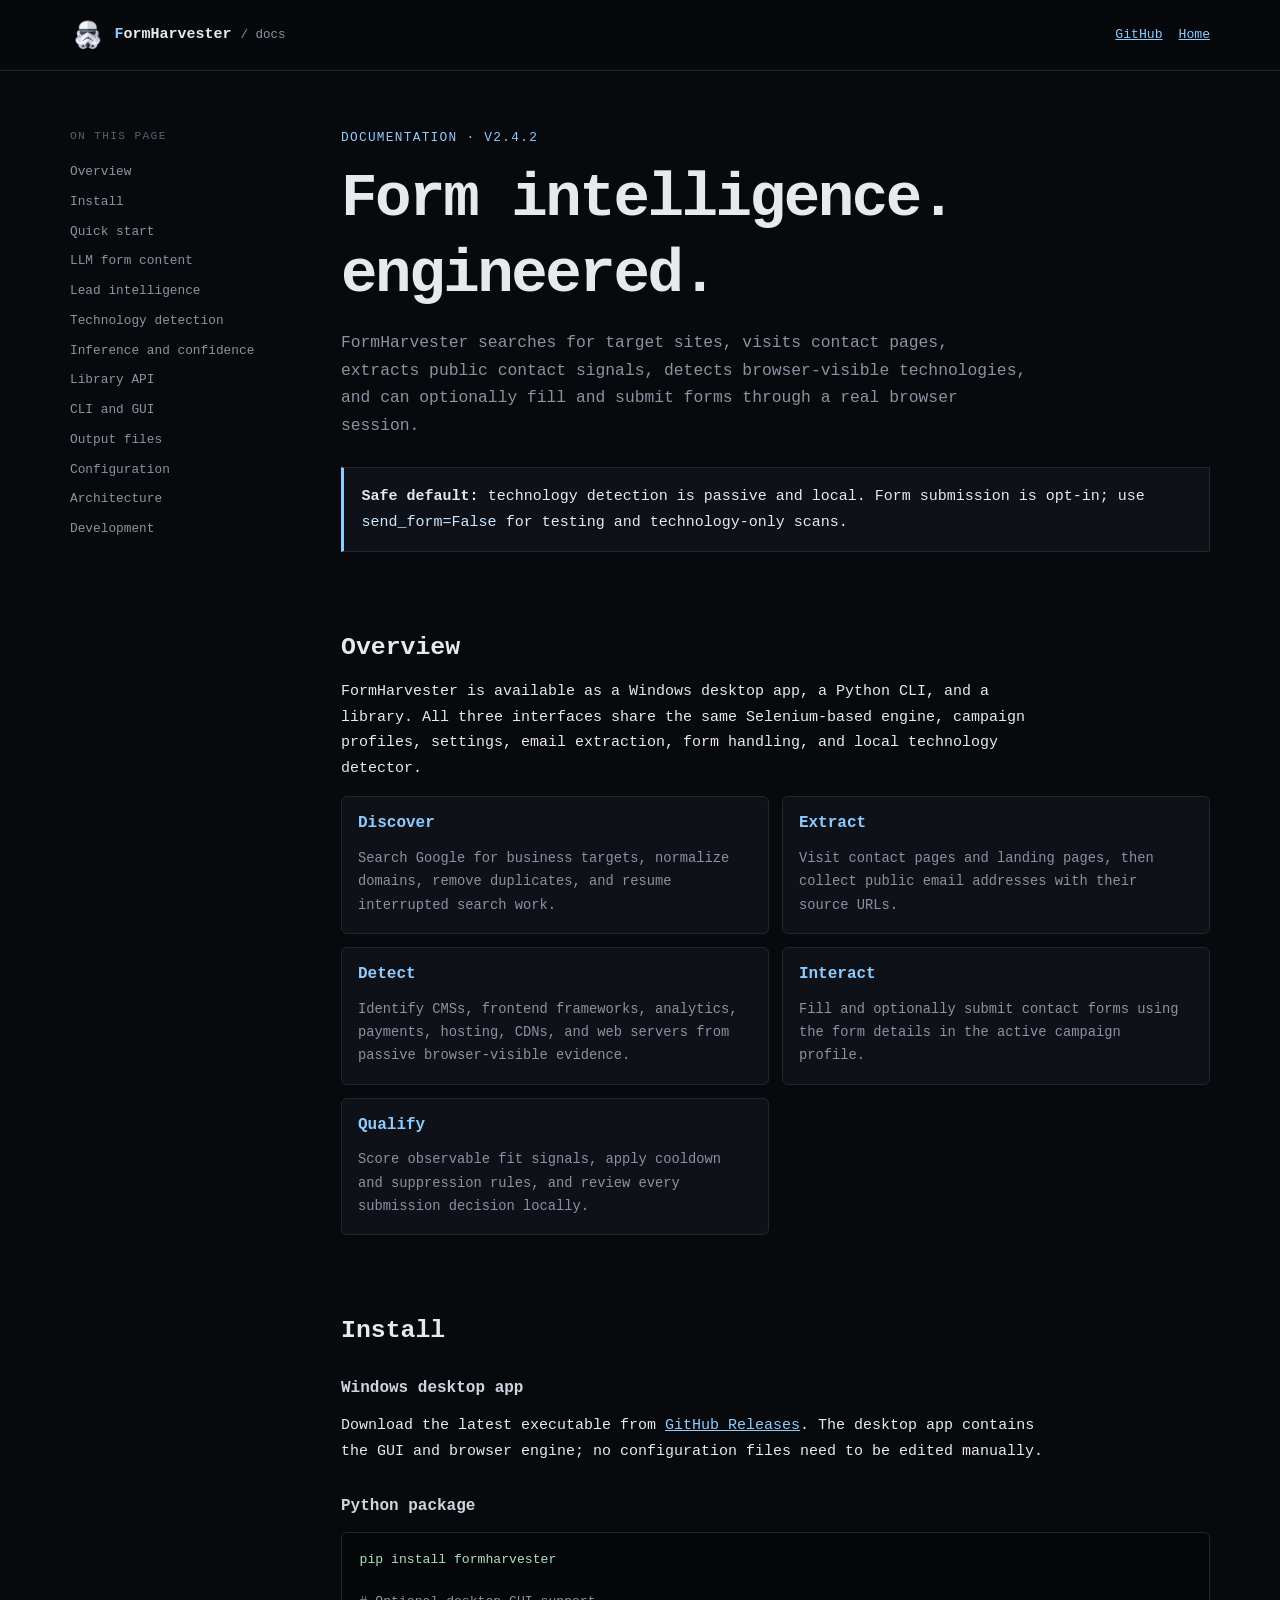
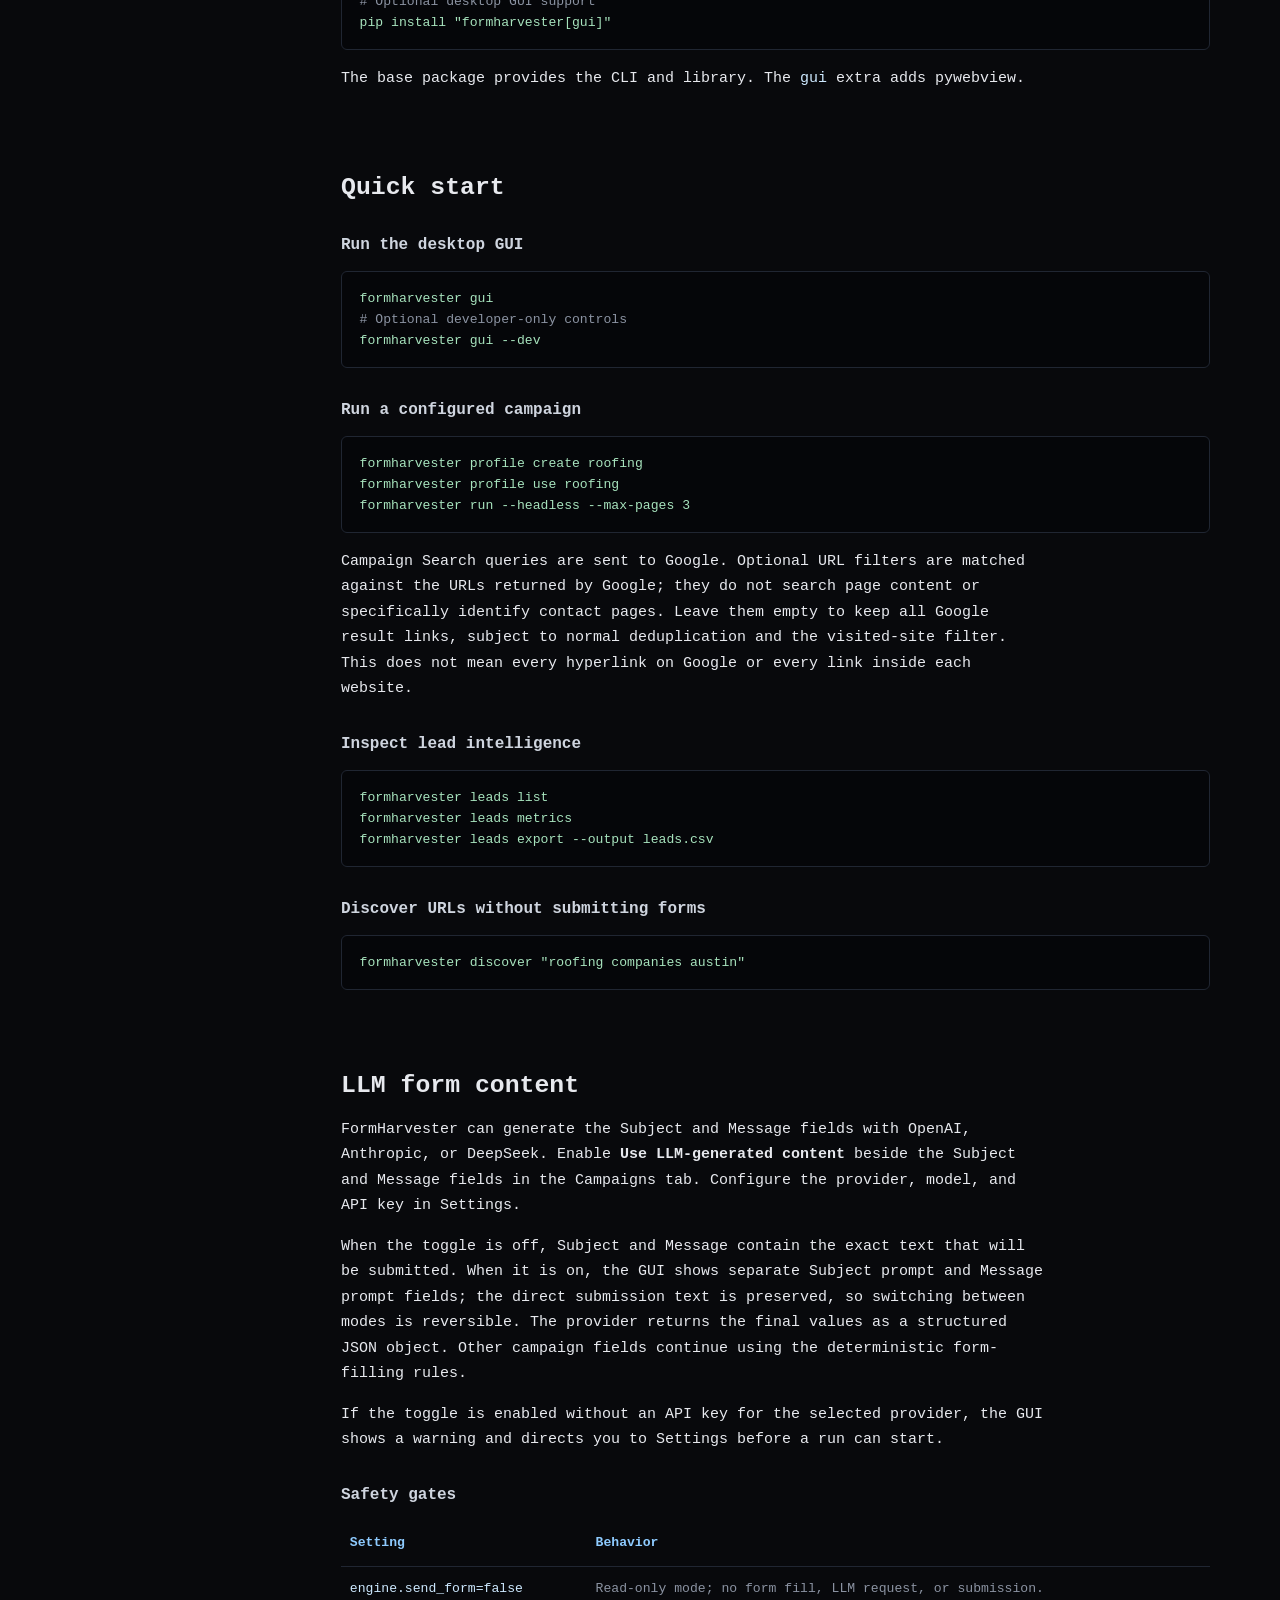
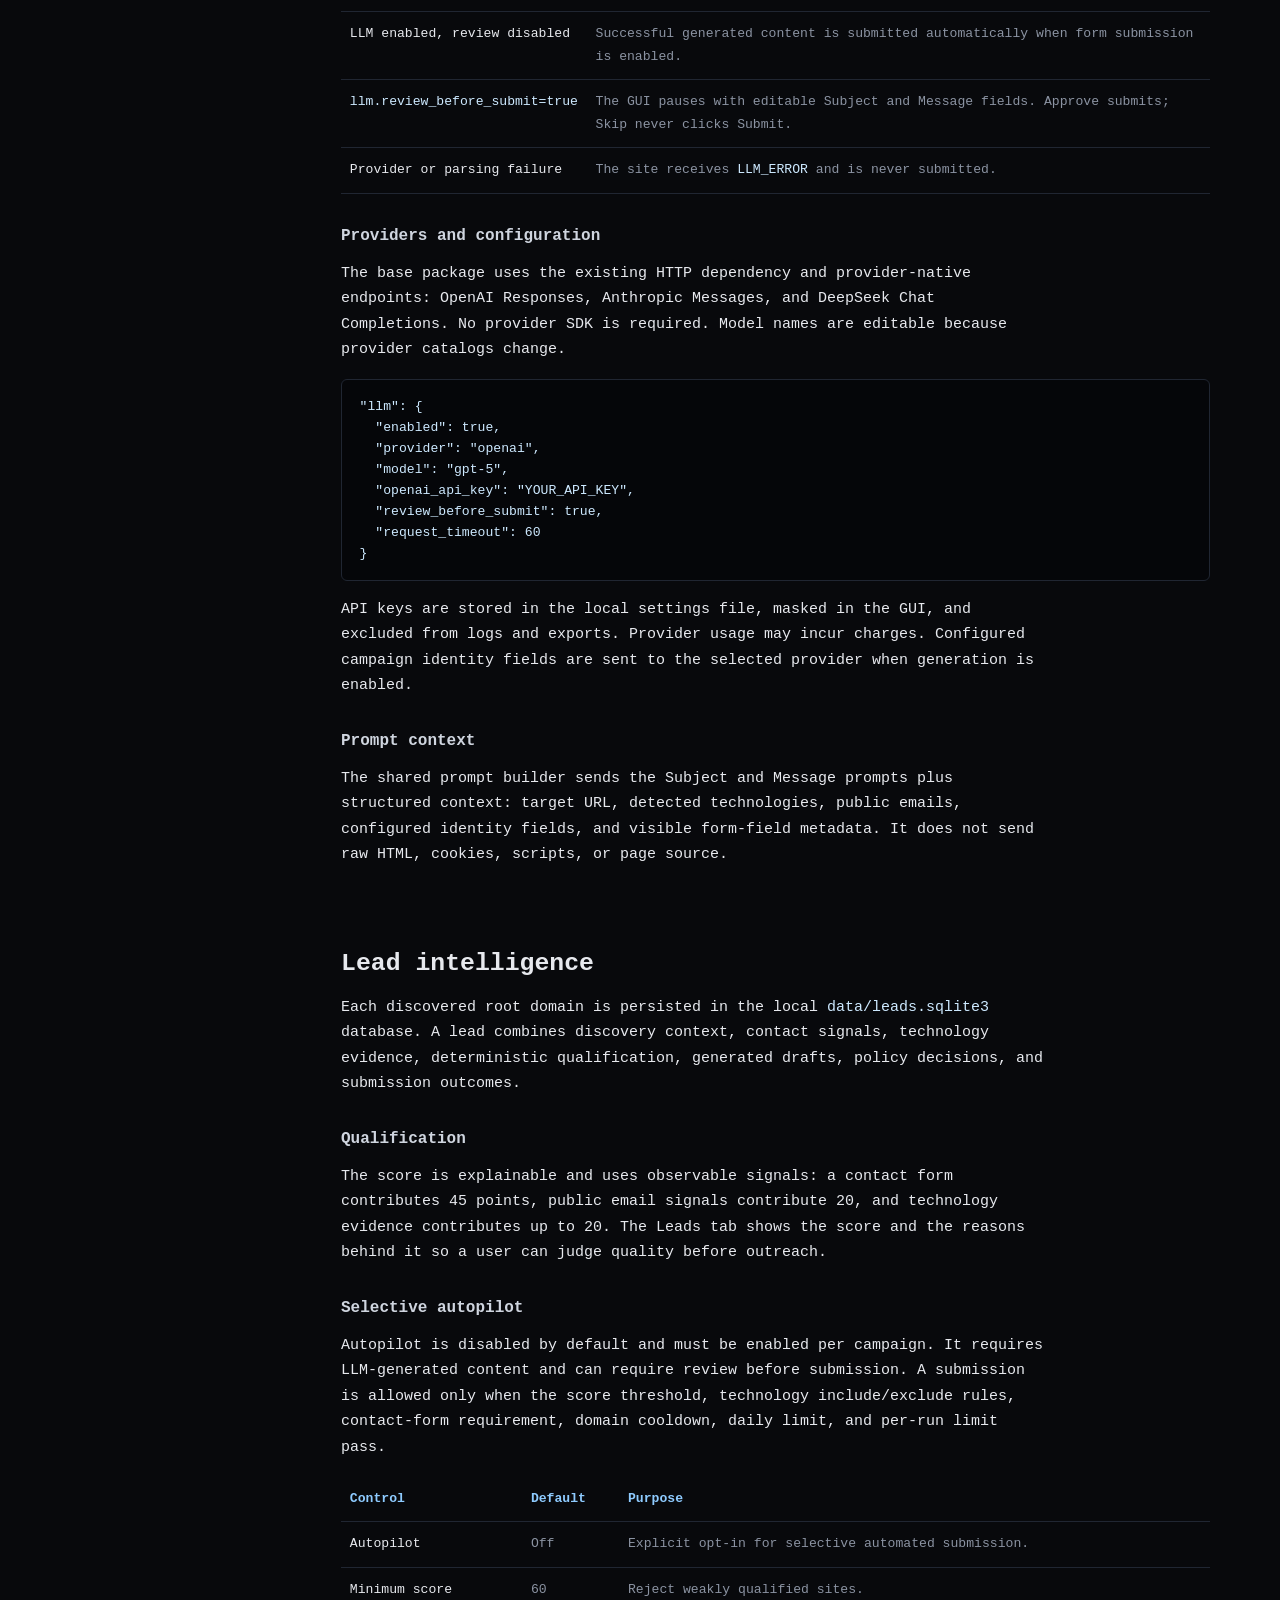
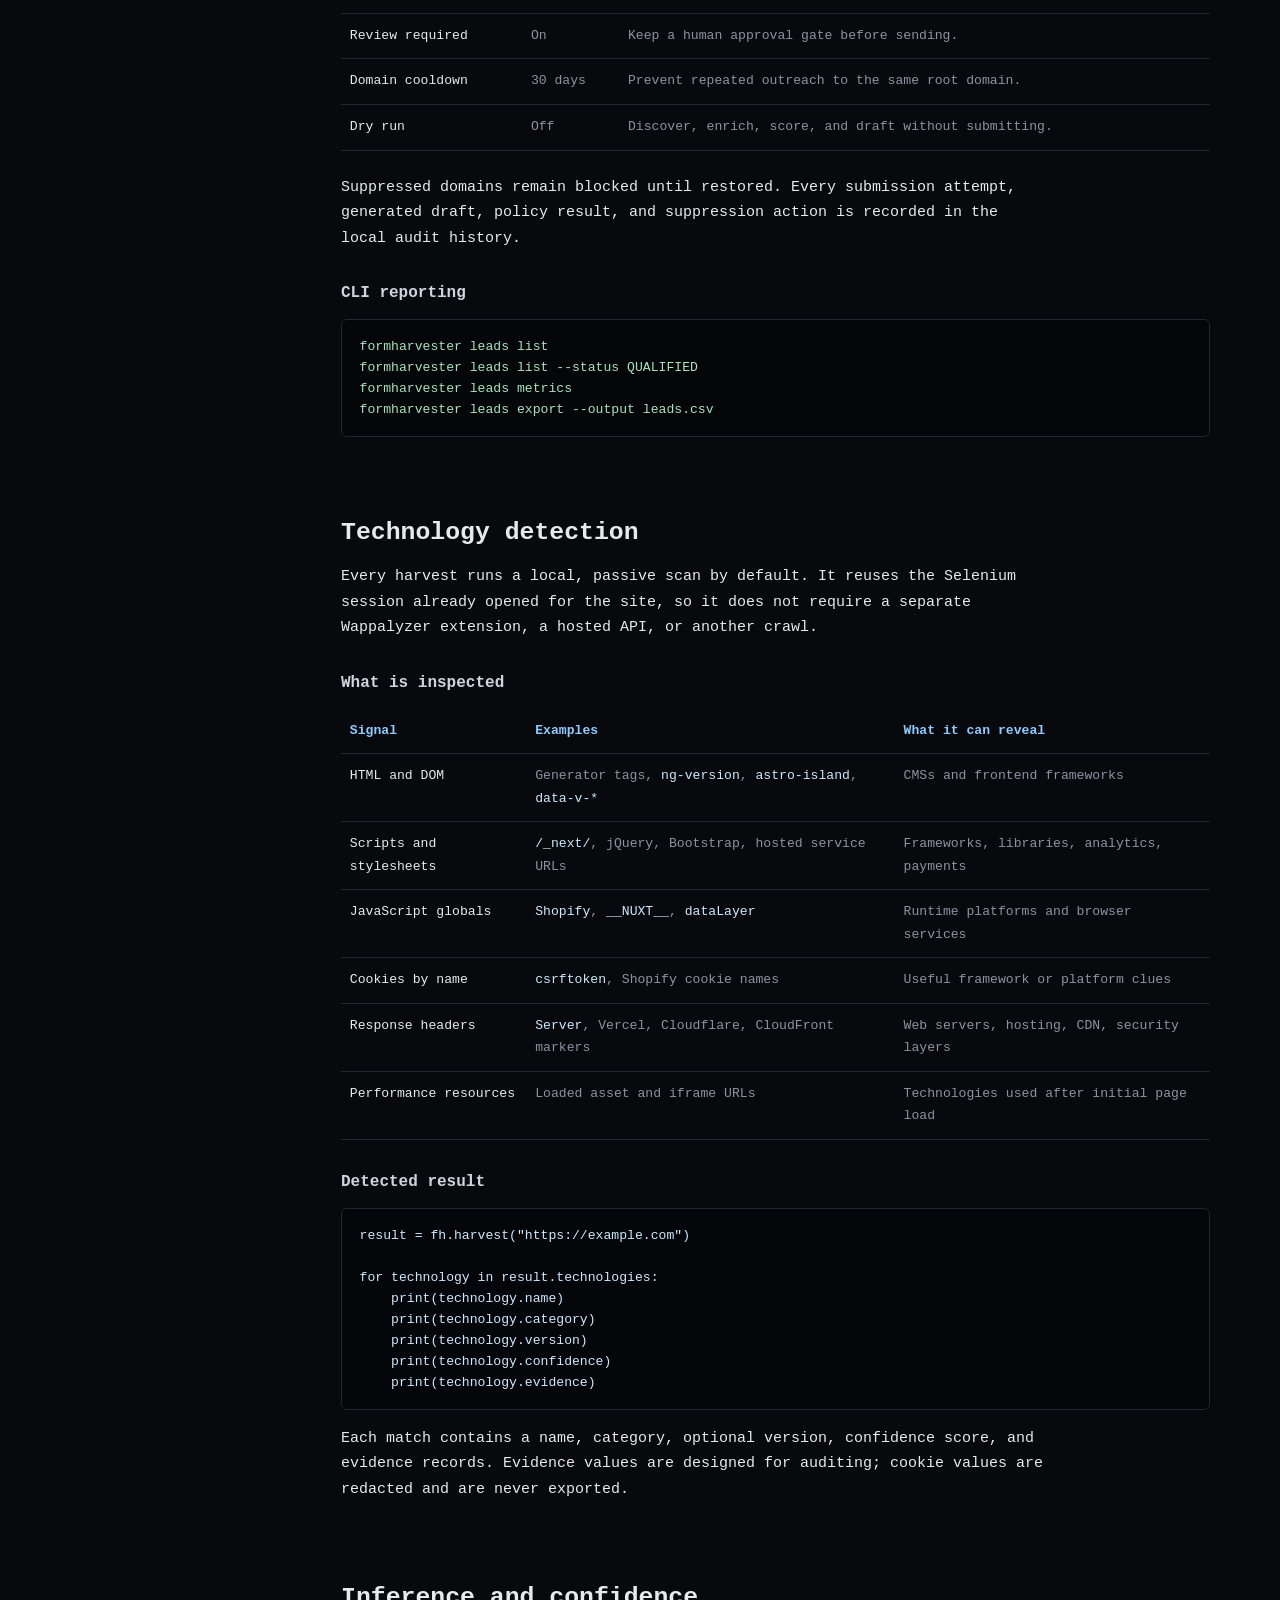
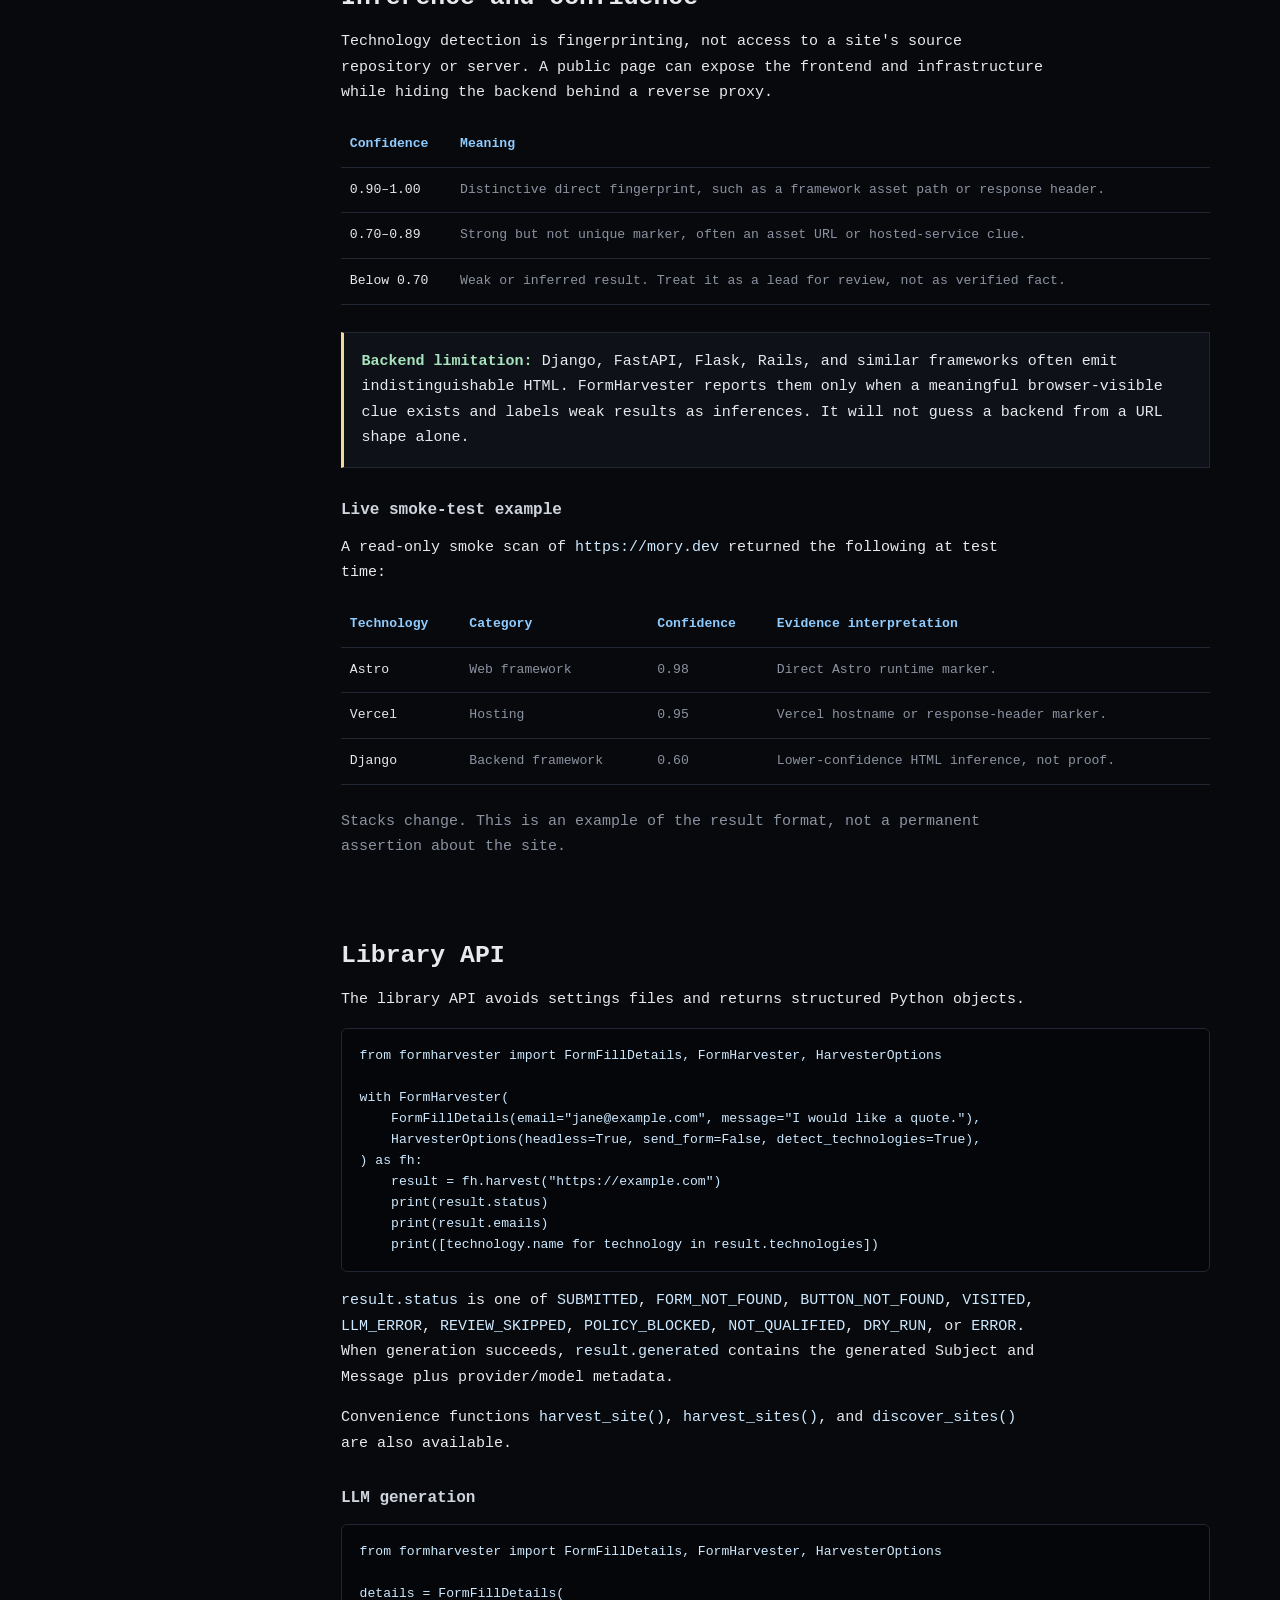
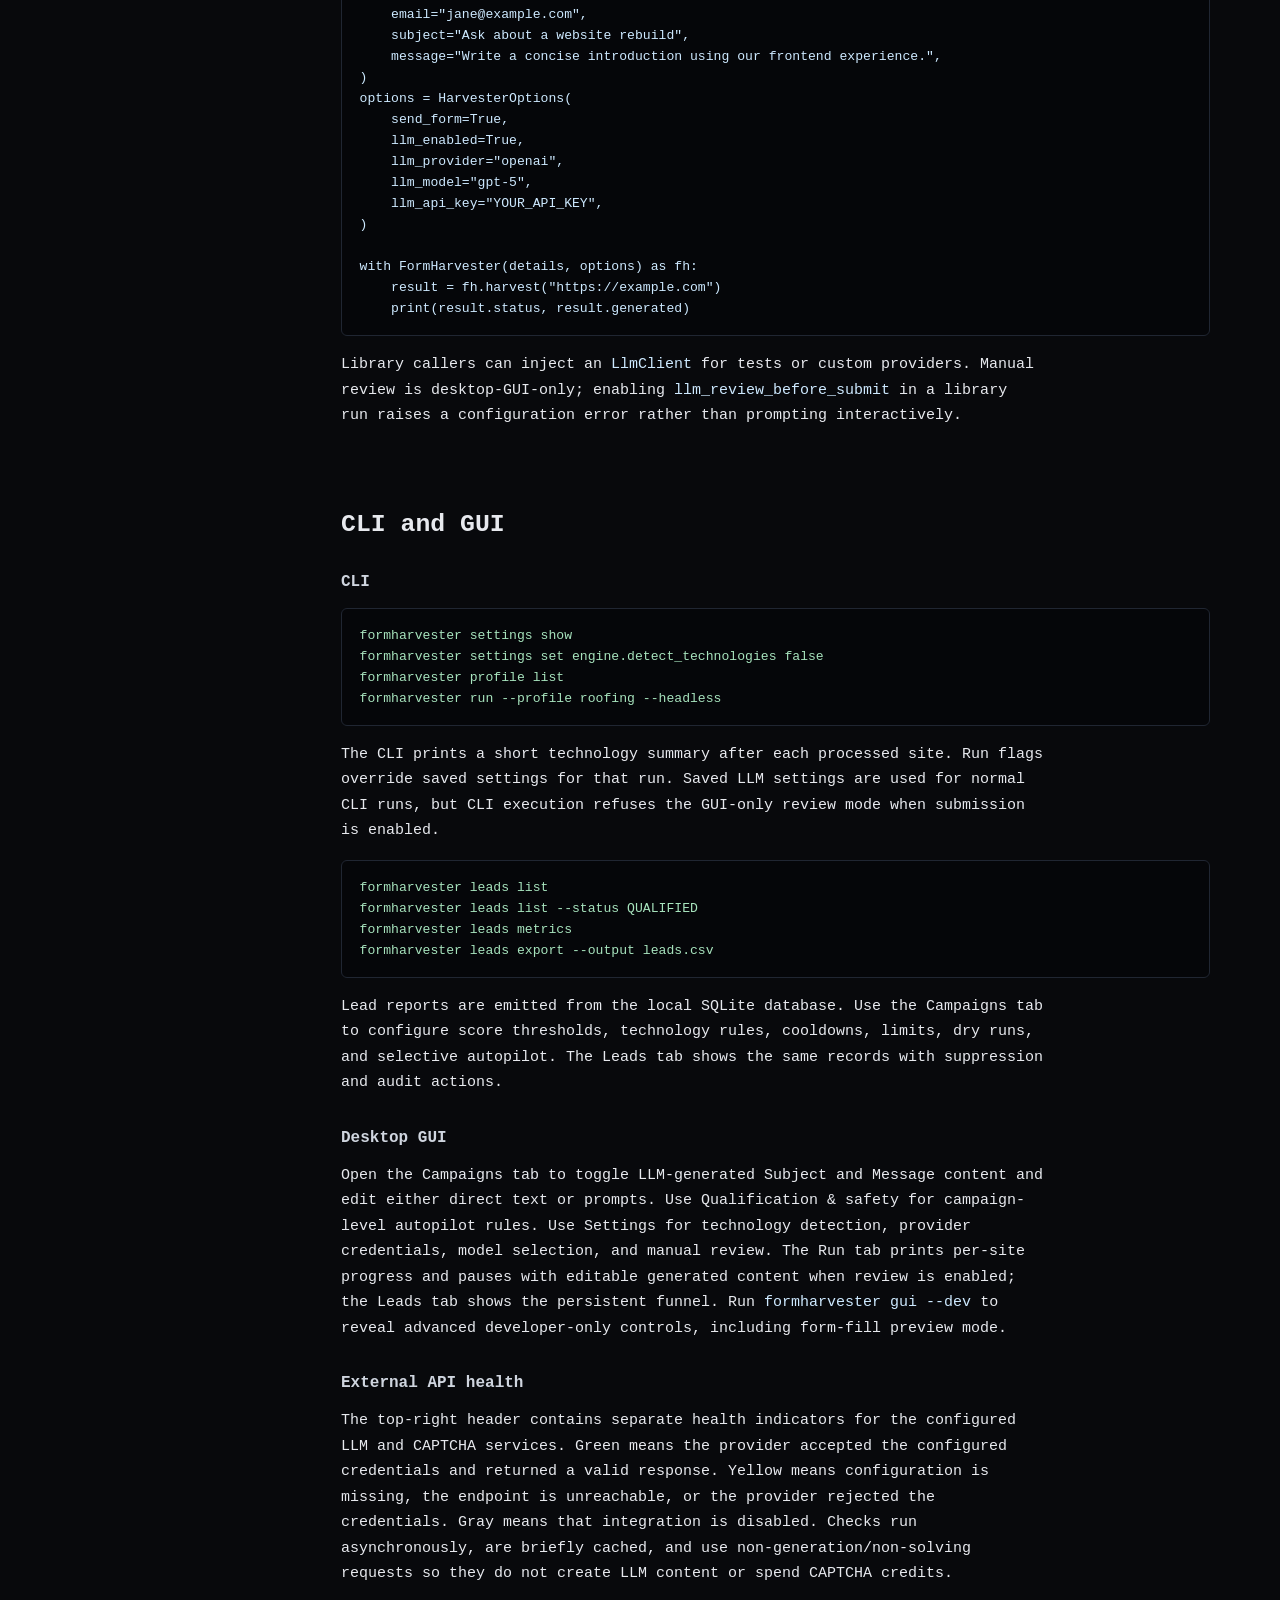
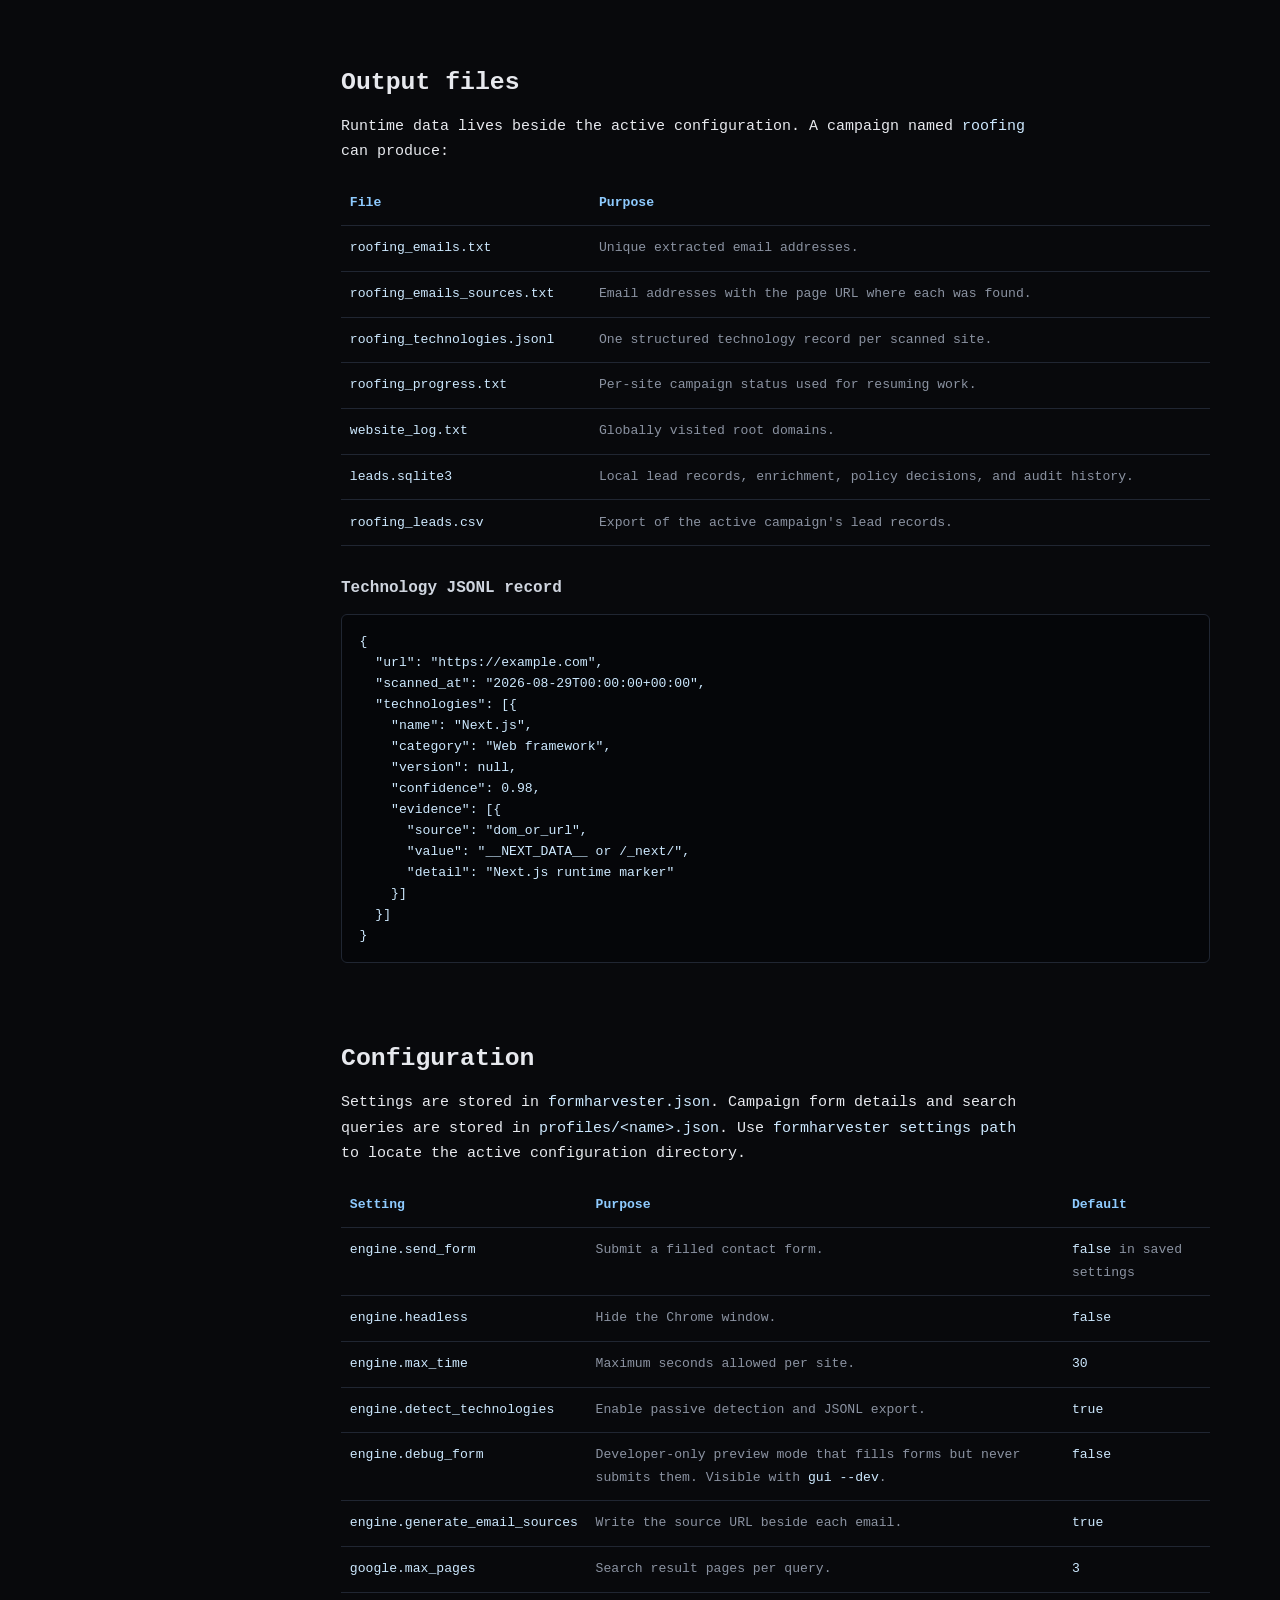
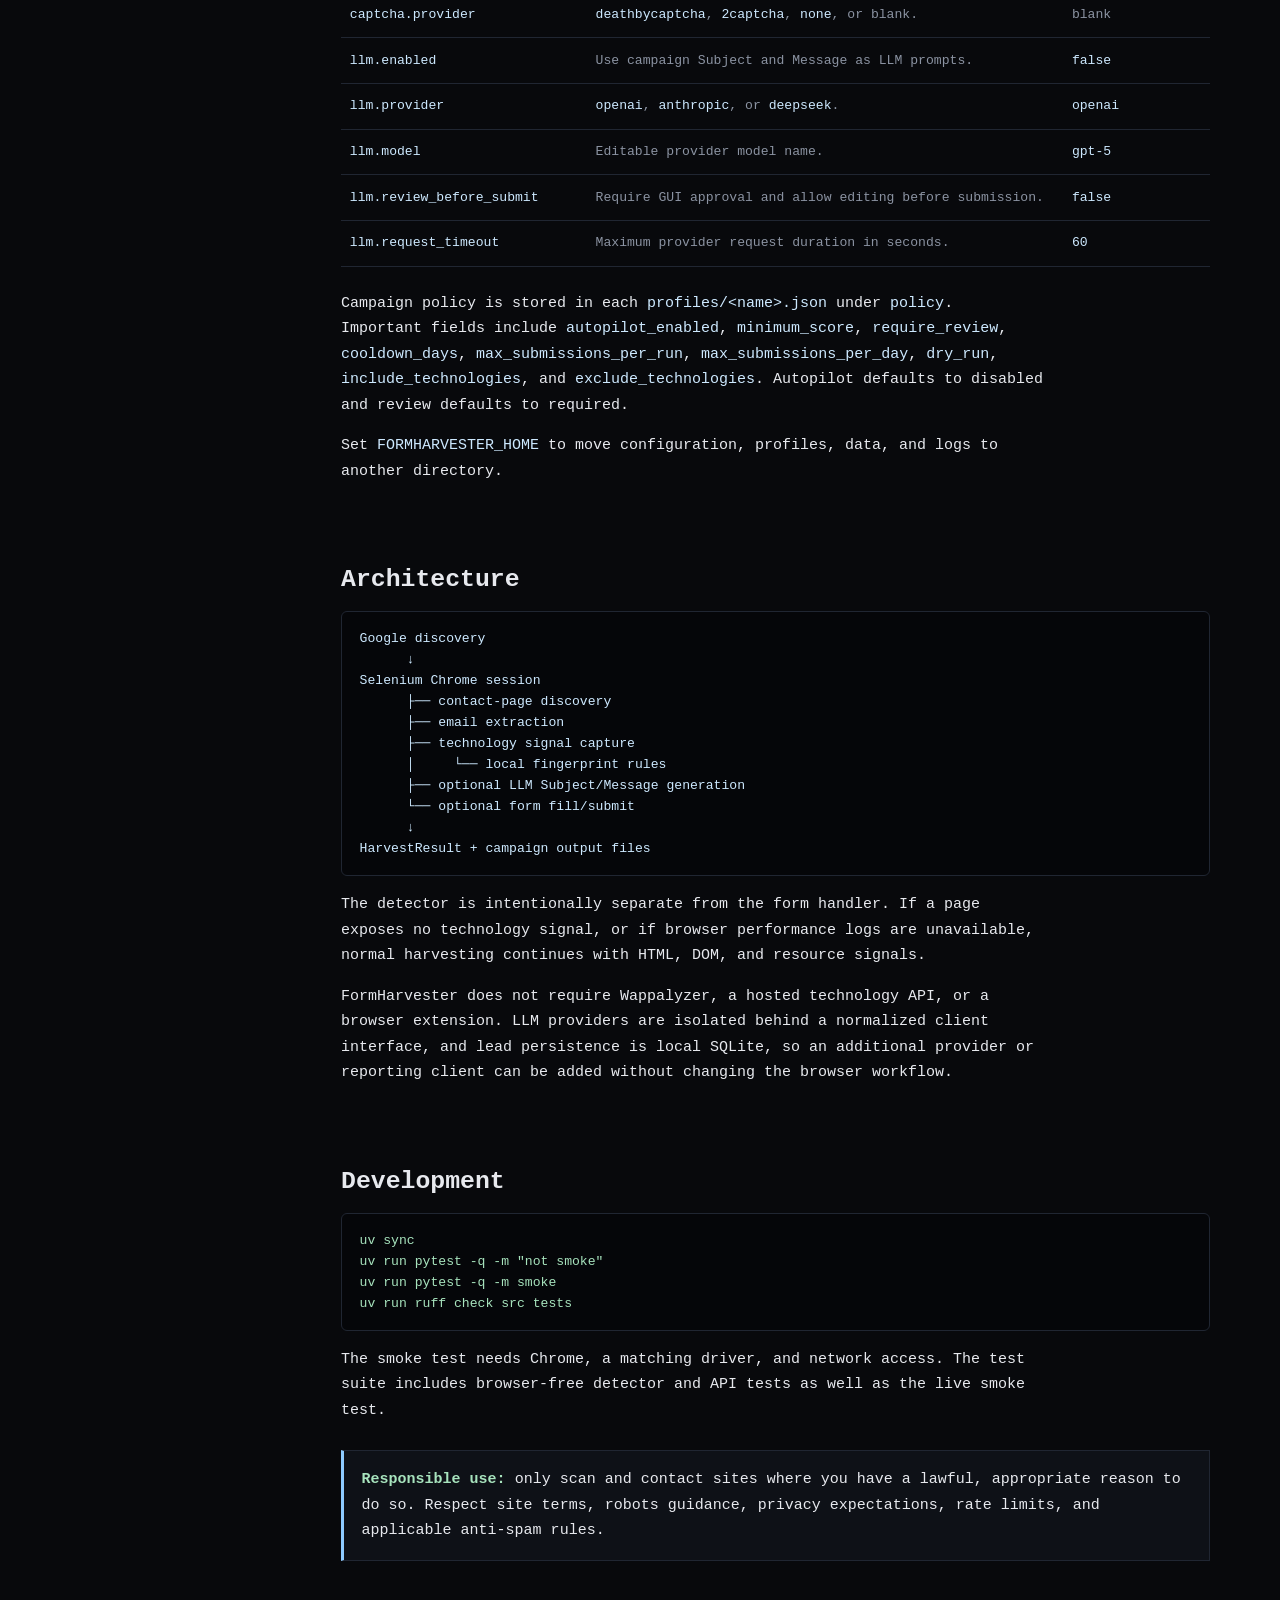
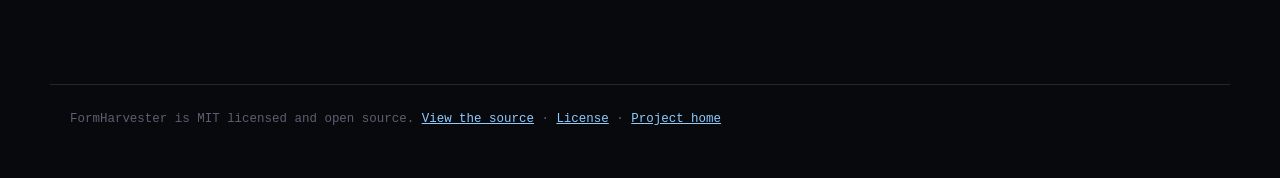
==== commit e8d39f25: "Document GUI developer mode" ====
--- a/docs/docs/index.html
+++ b/docs/docs/index.html
@@ -129,7 +129,9 @@
       </section>
 
       <section id="quick-start"><h2>Quick start</h2>
-        <h3>Run the desktop GUI</h3><pre><code><span class="command">formharvester gui</span></code></pre>
+        <h3>Run the desktop GUI</h3><pre><code><span class="command">formharvester gui</span>
+<span class="muted"># Optional developer-only controls</span>
+<span class="command">formharvester gui --dev</span></code></pre>
         <h3>Run a configured campaign</h3>
         <pre><code><span class="command">formharvester profile create roofing</span>
 <span class="command">formharvester profile use roofing</span>
@@ -277,7 +279,7 @@
 <span class="command">formharvester leads metrics</span>
 <span class="command">formharvester leads export --output leads.csv</span></code></pre>
         <p>Lead reports are emitted from the local SQLite database. Use the Campaigns tab to configure score thresholds, technology rules, cooldowns, limits, dry runs, and selective autopilot. The Leads tab shows the same records with suppression and audit actions.</p>
-        <h3>Desktop GUI</h3><p>Open the Campaigns tab to toggle LLM-generated Subject and Message content and edit either direct text or prompts. Use Qualification &amp; safety for campaign-level autopilot rules. Use Settings for technology detection, provider credentials, model selection, and manual review. The Run tab prints per-site progress and pauses with editable generated content when review is enabled; the Leads tab shows the persistent funnel.</p>
+        <h3>Desktop GUI</h3><p>Open the Campaigns tab to toggle LLM-generated Subject and Message content and edit either direct text or prompts. Use Qualification &amp; safety for campaign-level autopilot rules. Use Settings for technology detection, provider credentials, model selection, and manual review. The Run tab prints per-site progress and pauses with editable generated content when review is enabled; the Leads tab shows the persistent funnel. Run <code>formharvester gui --dev</code> to reveal advanced developer-only controls, including form-fill preview mode.</p>
         <h3>External API health</h3><p>The top-right header contains separate health indicators for the configured LLM and CAPTCHA services. Green means the provider accepted the configured credentials and returned a valid response. Yellow means configuration is missing, the endpoint is unreachable, or the provider rejected the credentials. Gray means that integration is disabled. Checks run asynchronously, are briefly cached, and use non-generation/non-solving requests so they do not create LLM content or spend CAPTCHA credits.</p>
       </section>
 
@@ -317,6 +319,7 @@
           <tr><td><code>engine.headless</code></td><td>Hide the Chrome window.</td><td><code>false</code></td></tr>
           <tr><td><code>engine.max_time</code></td><td>Maximum seconds allowed per site.</td><td><code>30</code></td></tr>
           <tr><td><code>engine.detect_technologies</code></td><td>Enable passive detection and JSONL export.</td><td><code>true</code></td></tr>
+          <tr><td><code>engine.debug_form</code></td><td>Developer-only preview mode that fills forms but never submits them. Visible with <code>gui --dev</code>.</td><td><code>false</code></td></tr>
           <tr><td><code>engine.generate_email_sources</code></td><td>Write the source URL beside each email.</td><td><code>true</code></td></tr>
           <tr><td><code>google.max_pages</code></td><td>Search result pages per query.</td><td><code>3</code></td></tr>
           <tr><td><code>captcha.provider</code></td><td><code>deathbycaptcha</code>, <code>2captcha</code>, <code>none</code>, or blank.</td><td>blank</td></tr>
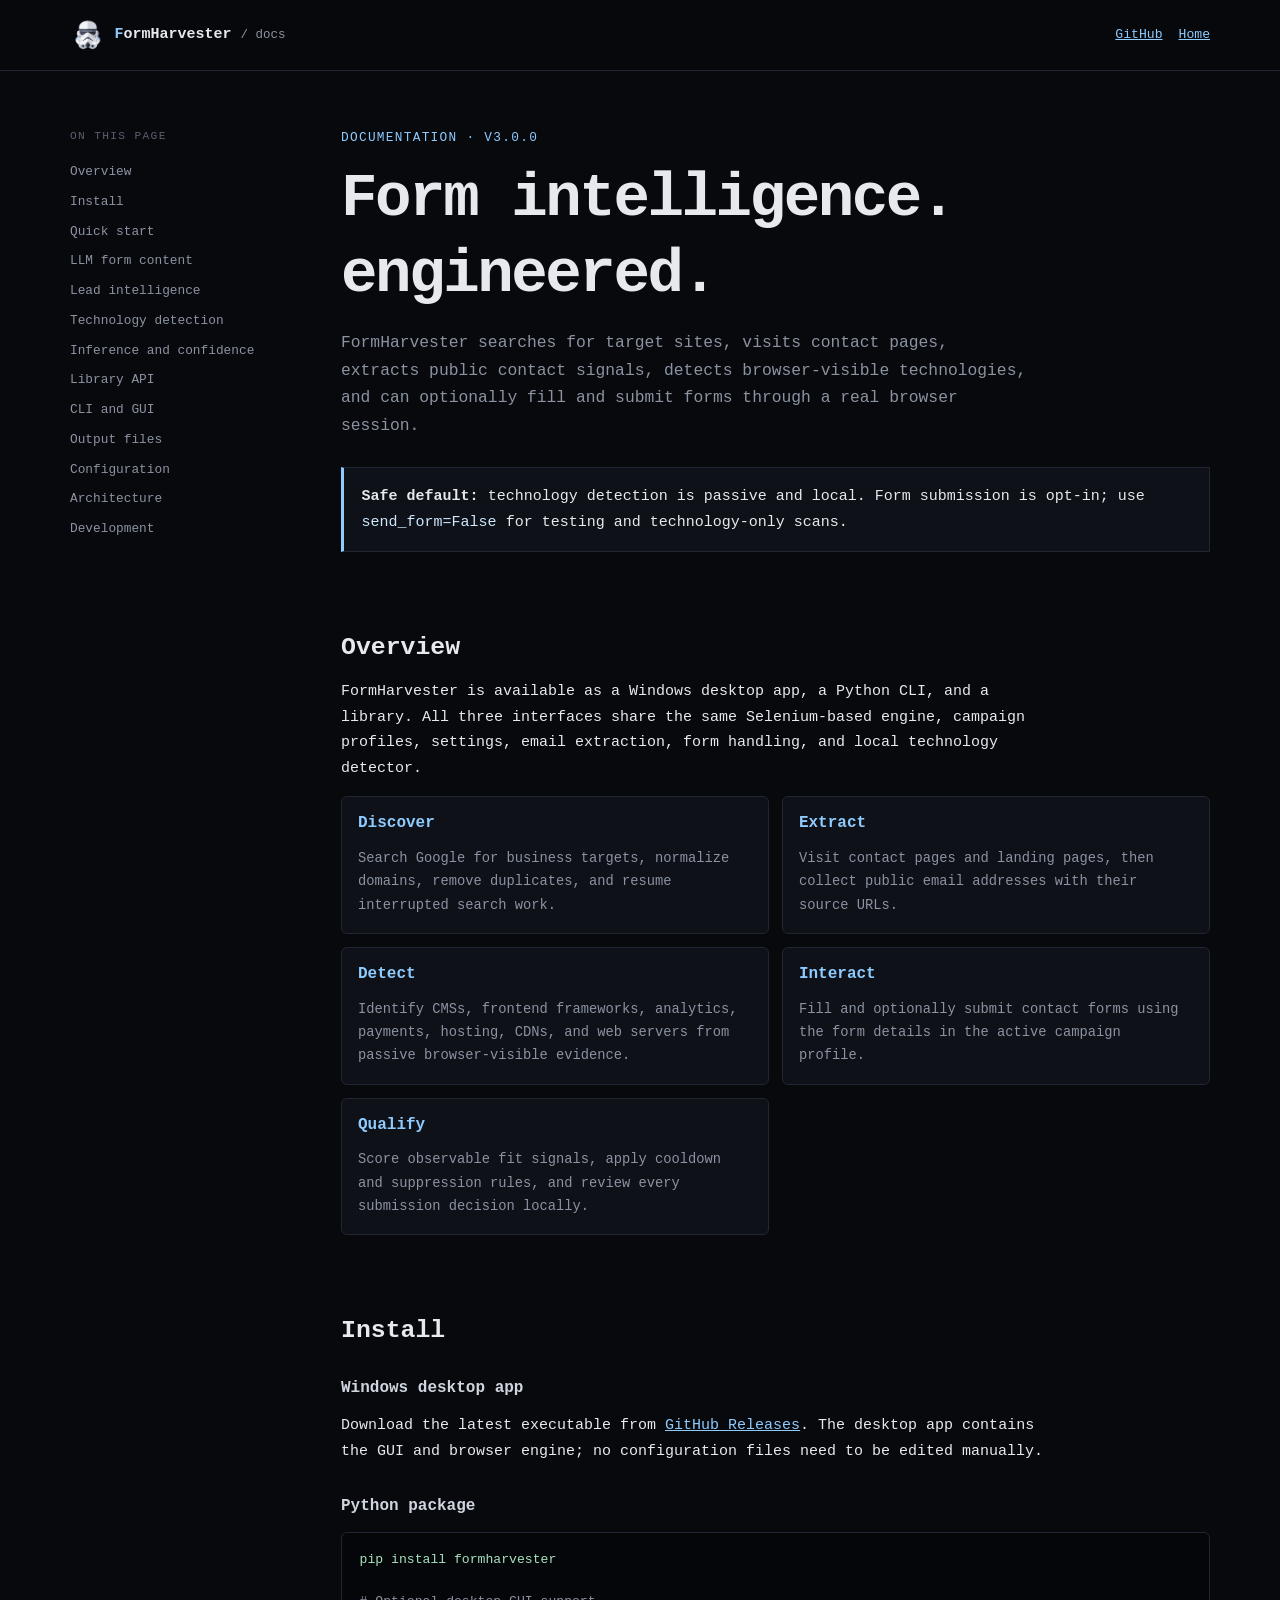
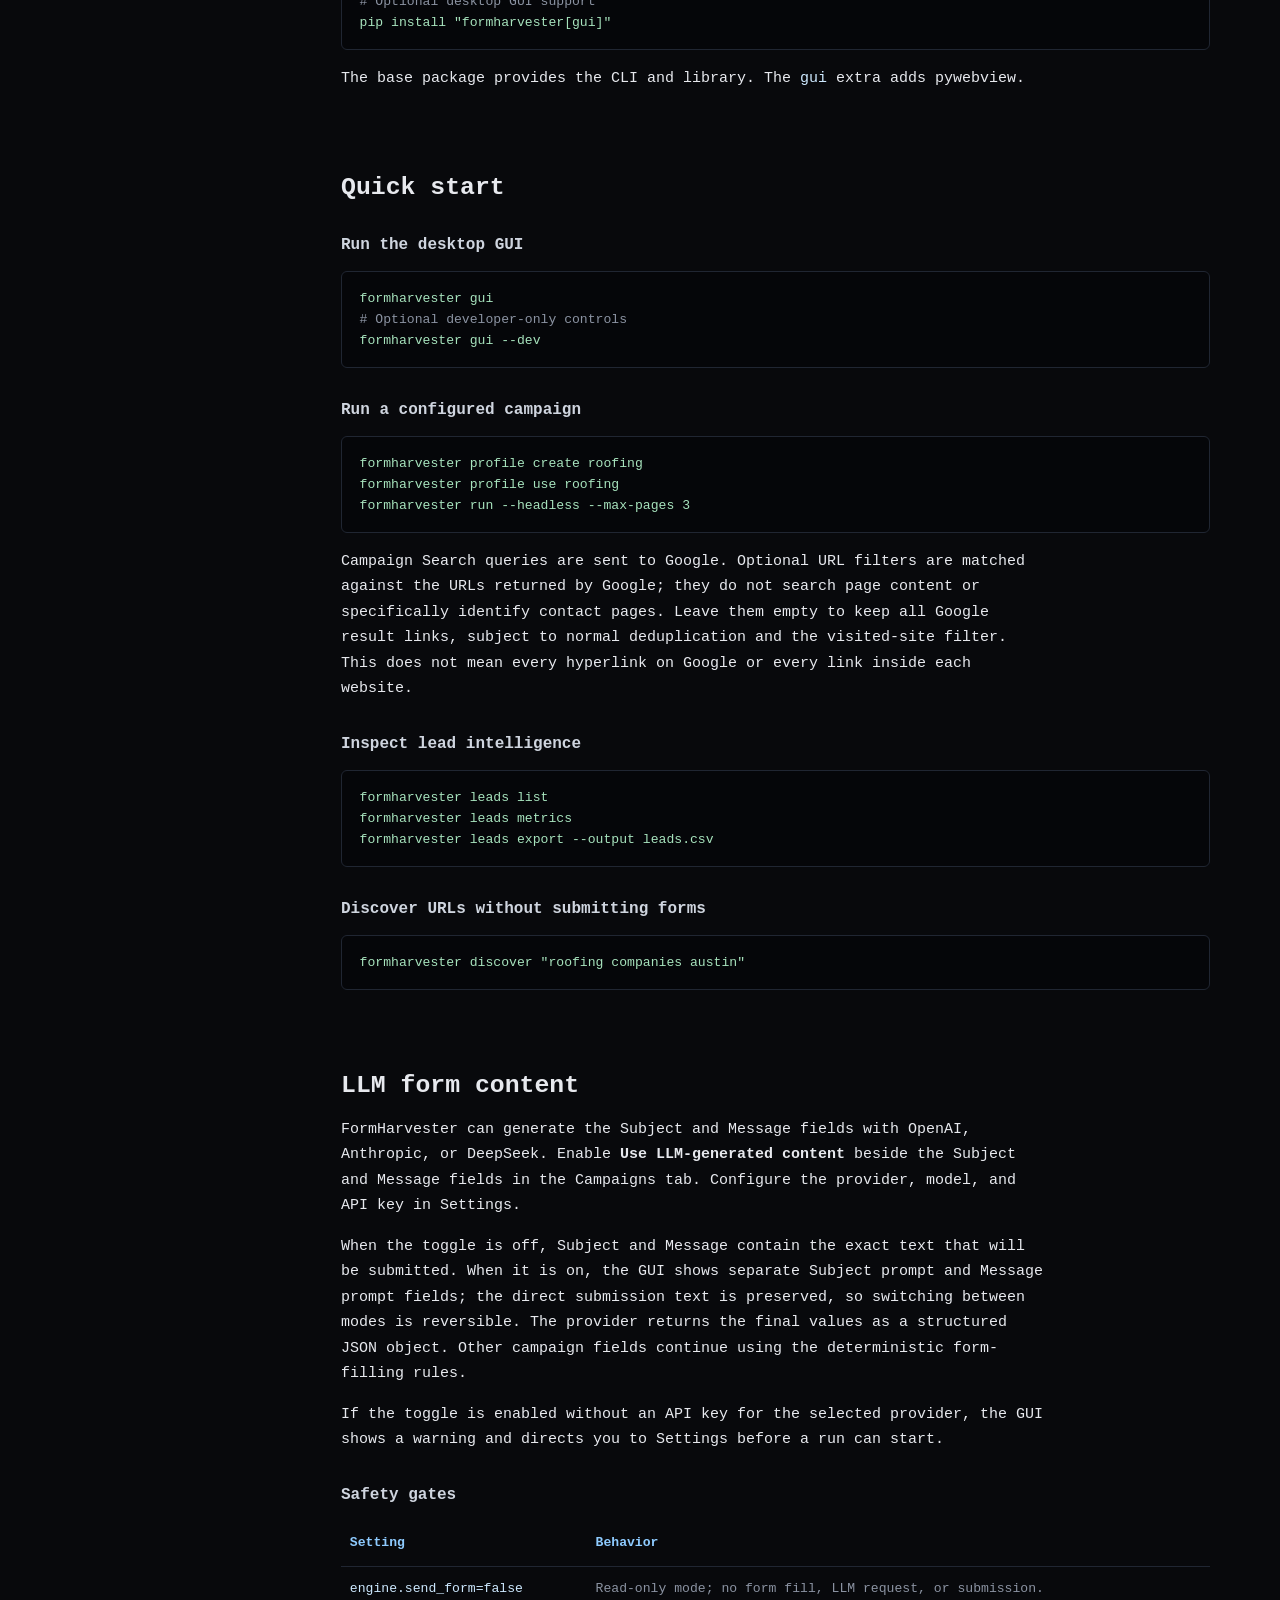
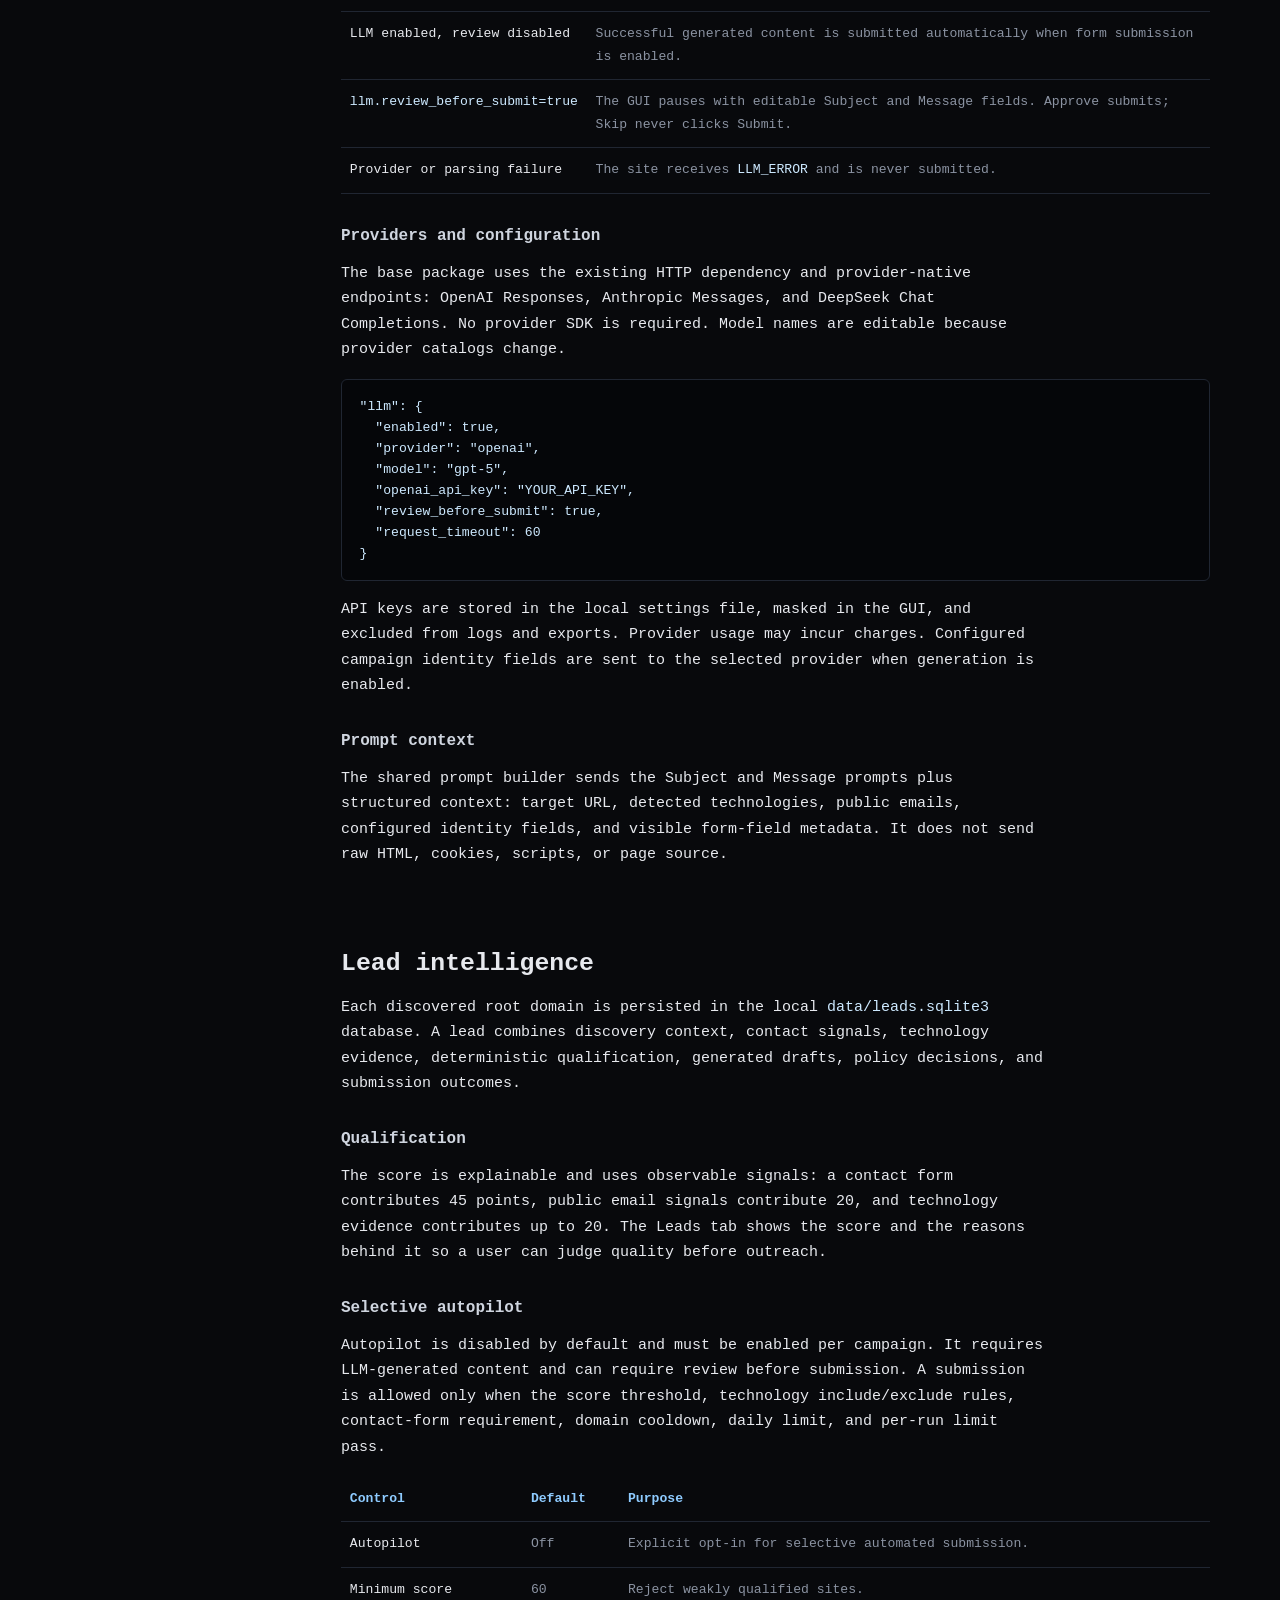
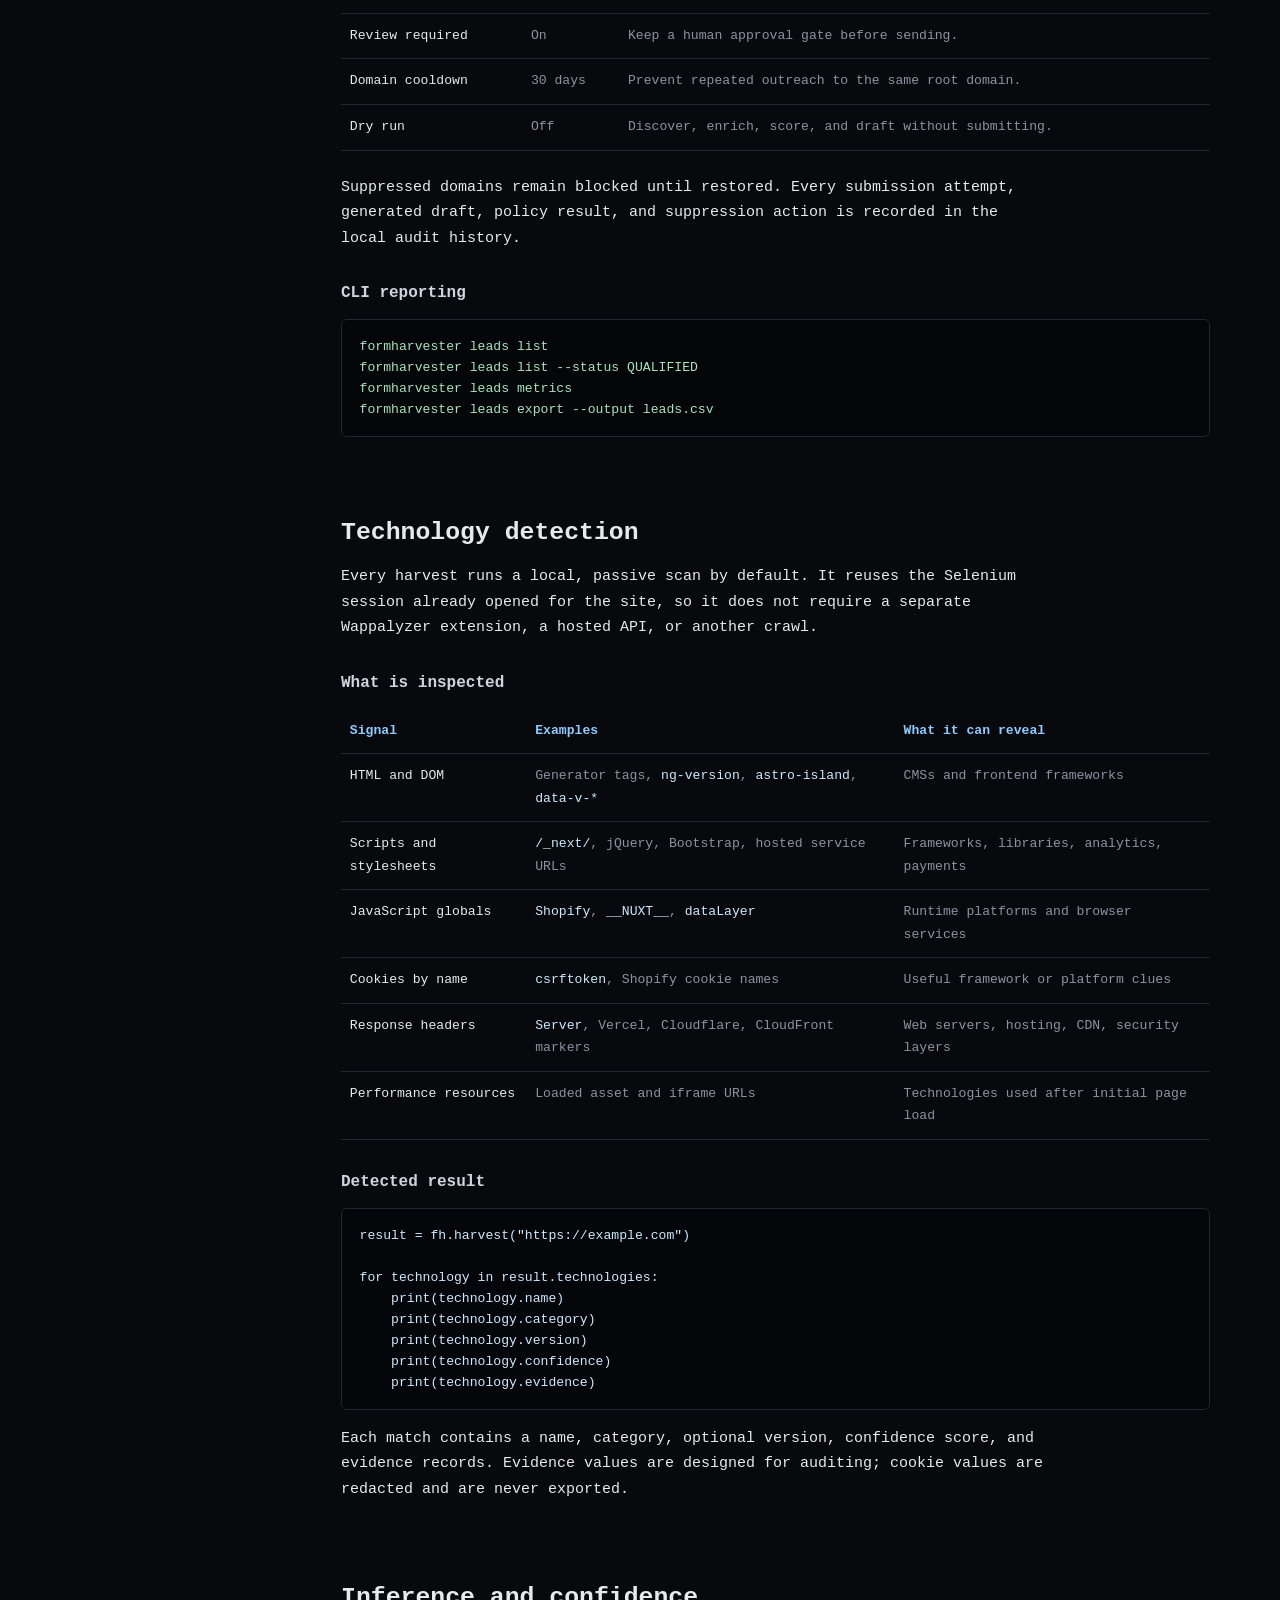
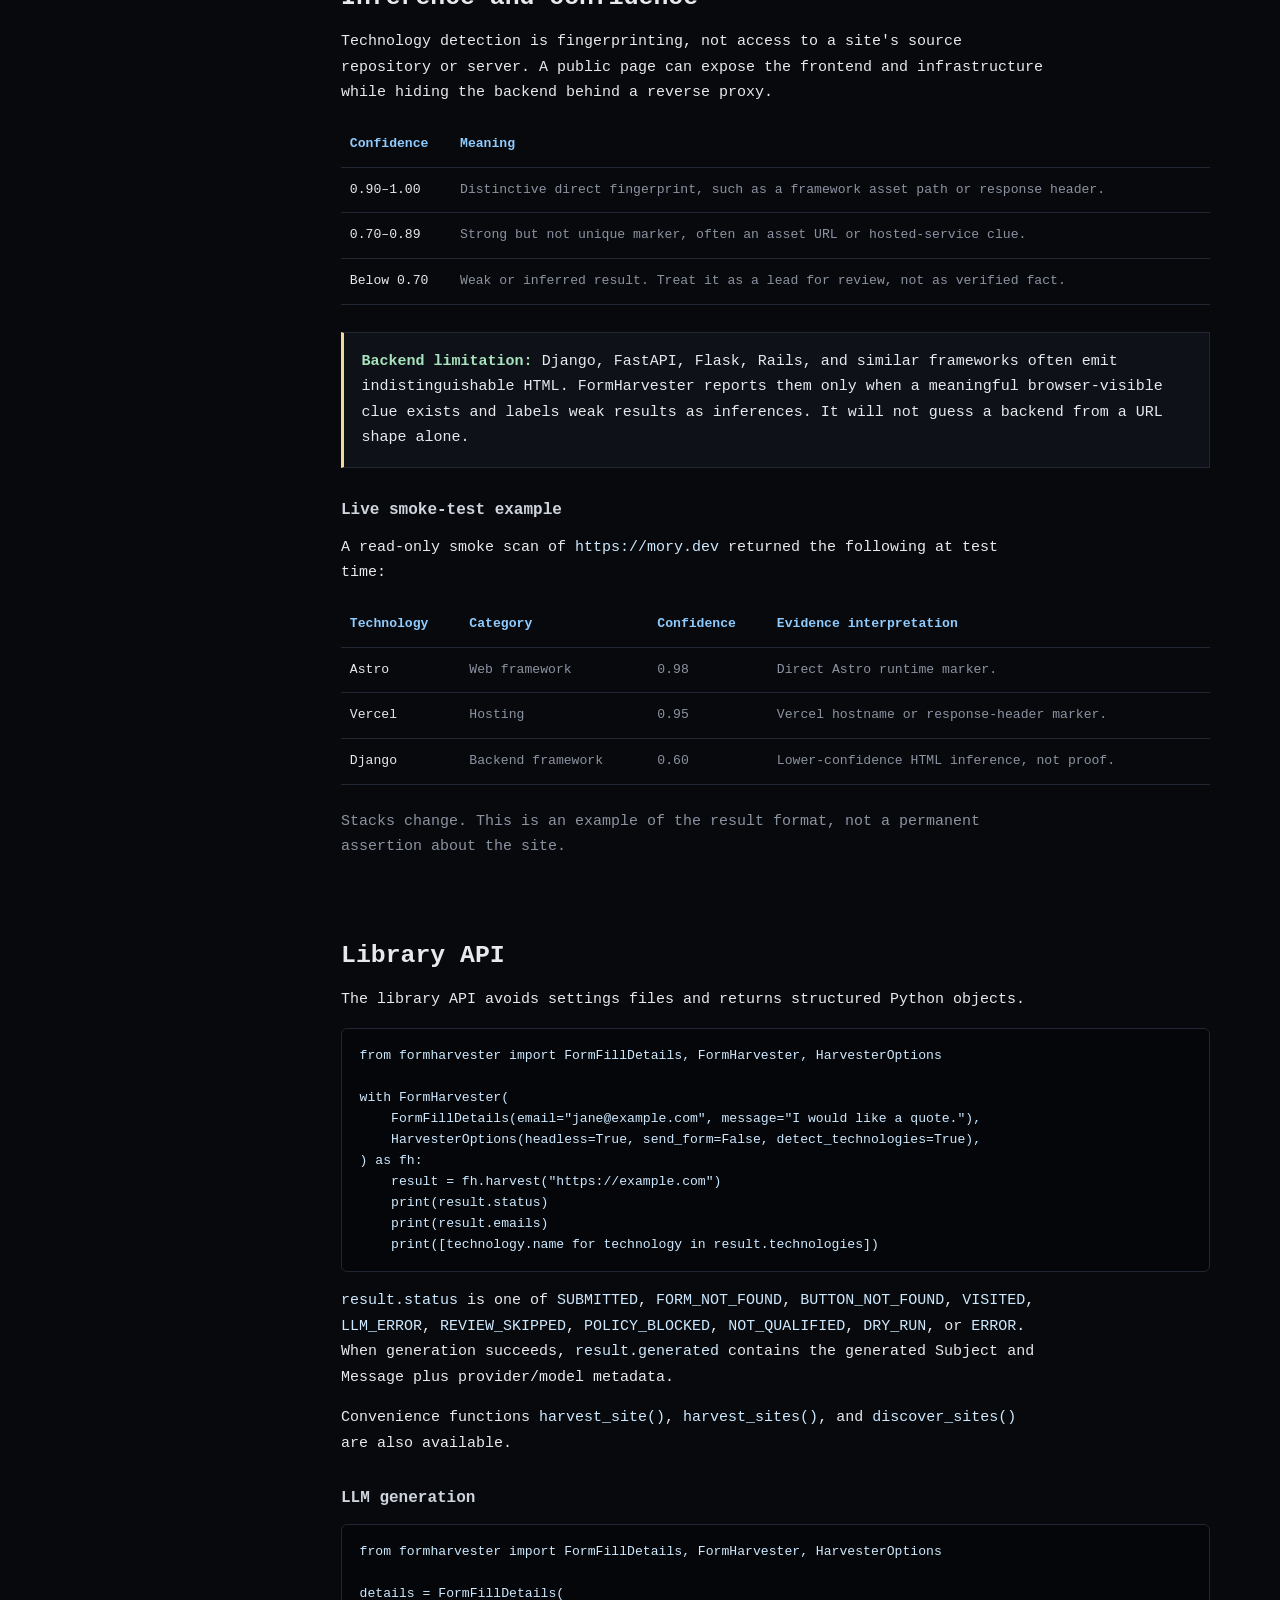
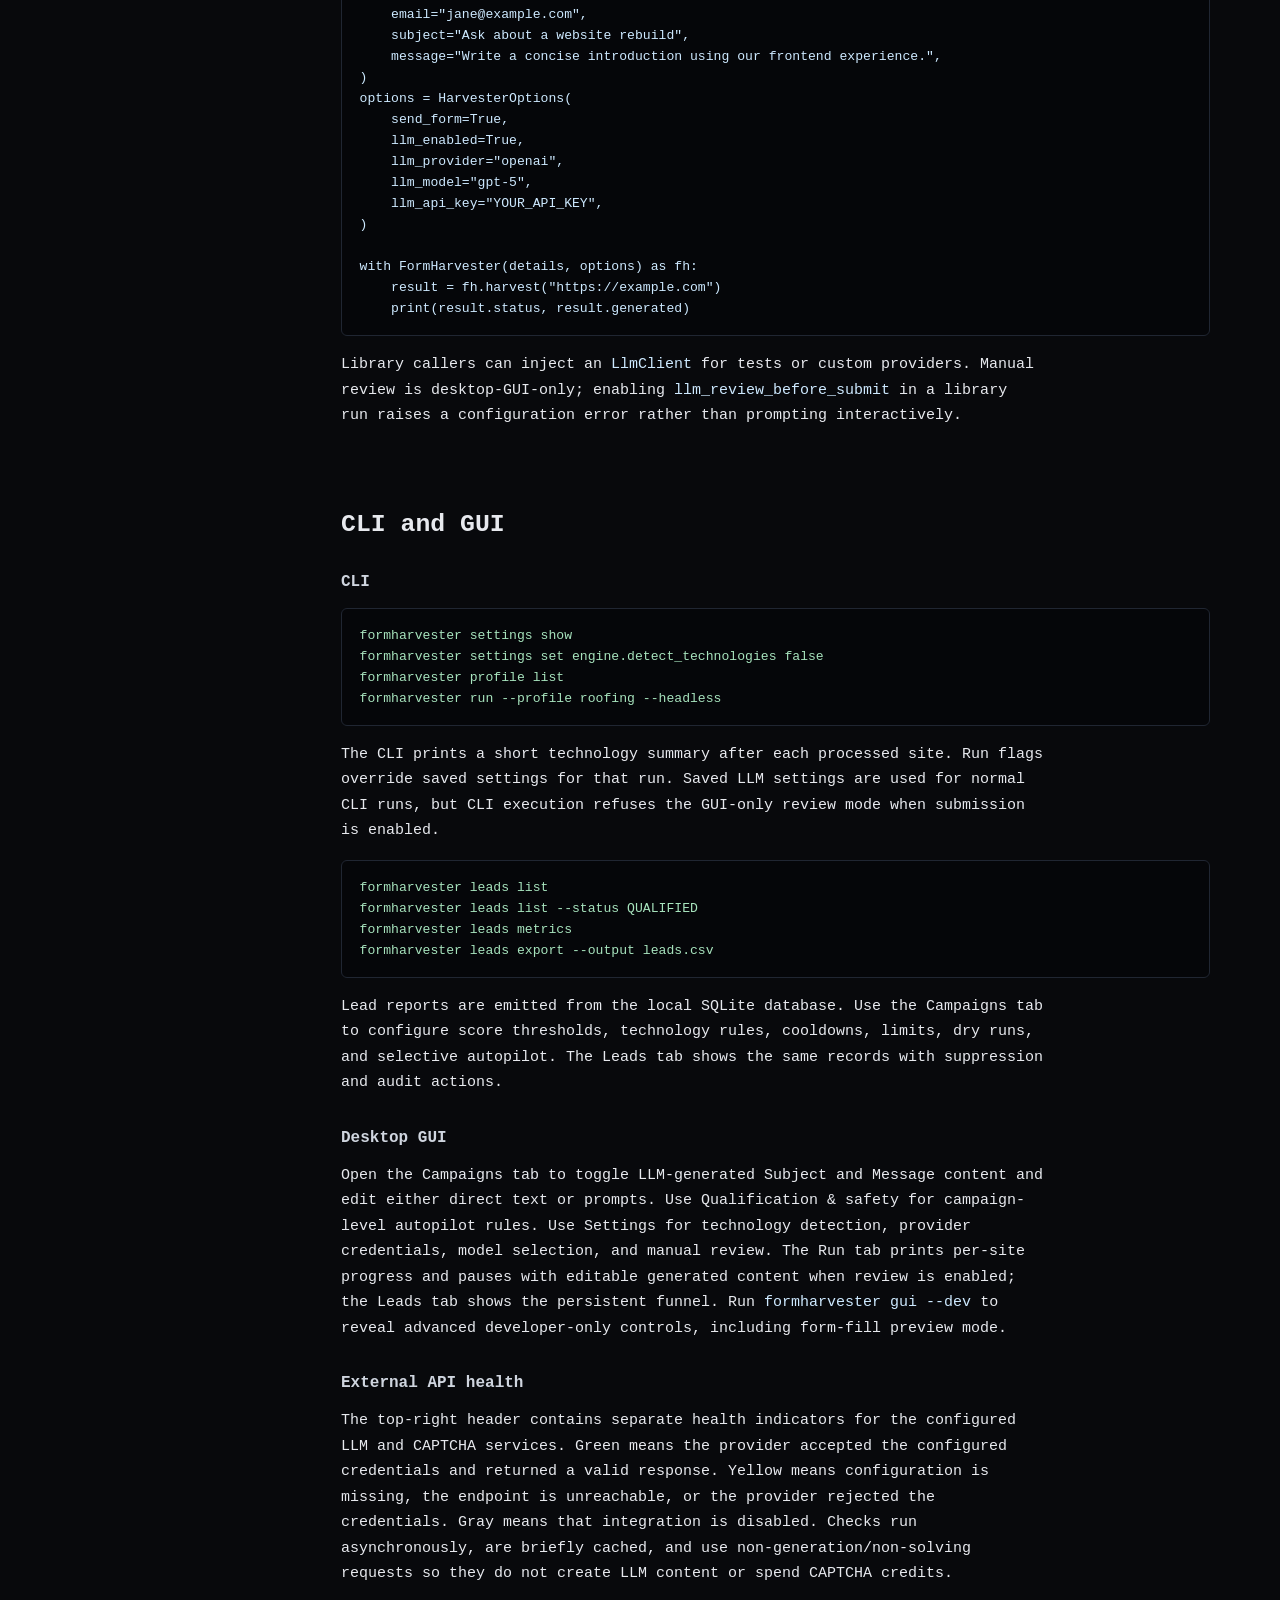
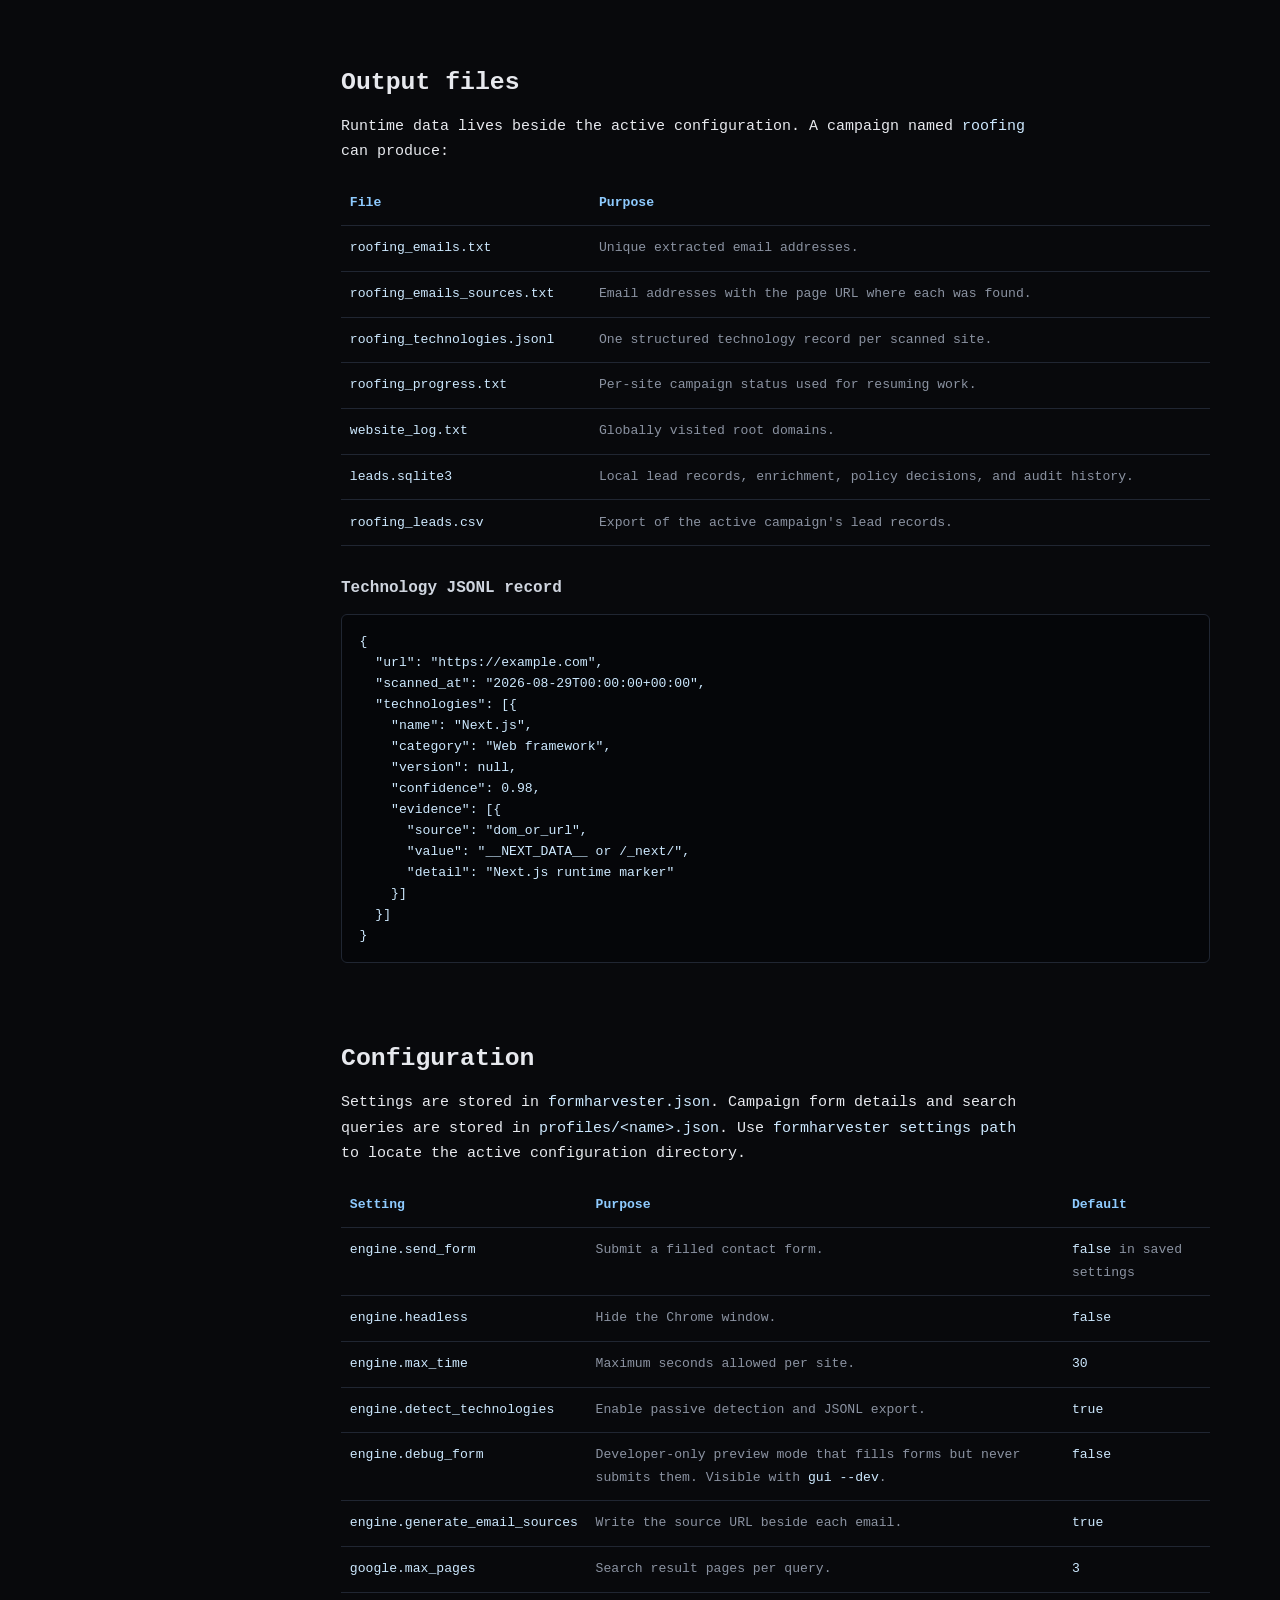
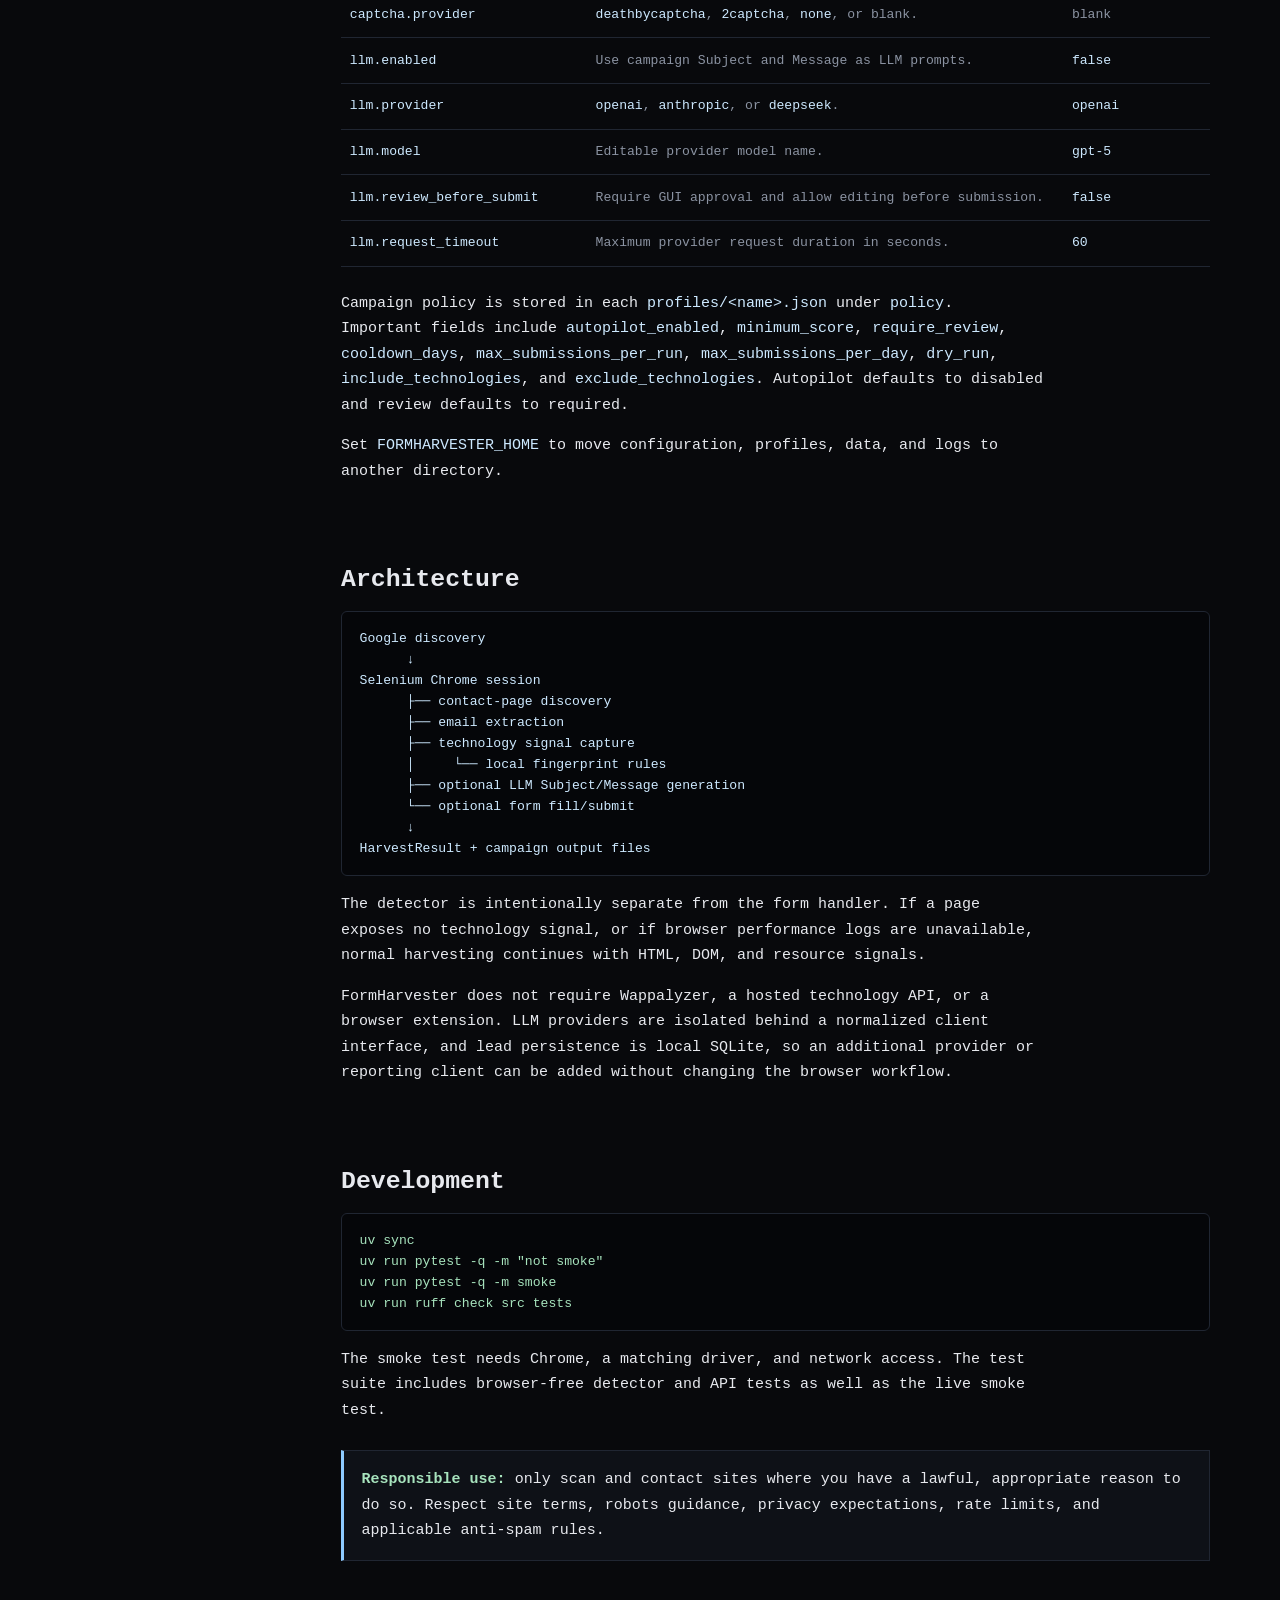
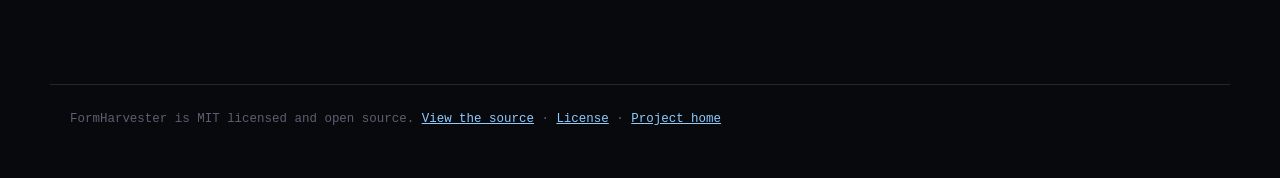
==== commit 717ebd45: "Bump version to 3.0.0" ====
--- a/docs/docs/index.html
+++ b/docs/docs/index.html
@@ -101,7 +101,7 @@
 
   <main>
     <article>
-      <p class="eyebrow">Documentation · v2.4.2</p>
+      <p class="eyebrow">Documentation · v3.0.0</p>
       <h1>Form intelligence.<br />engineered.</h1>
       <p class="lede">FormHarvester searches for target sites, visits contact pages, extracts public contact signals, detects browser-visible technologies, and can optionally fill and submit forms through a real browser session.</p>
       <div class="hero-note"><strong>Safe default:</strong> technology detection is passive and local. Form submission is opt-in; use <code>send_form=False</code> for testing and technology-only scans.</div>
